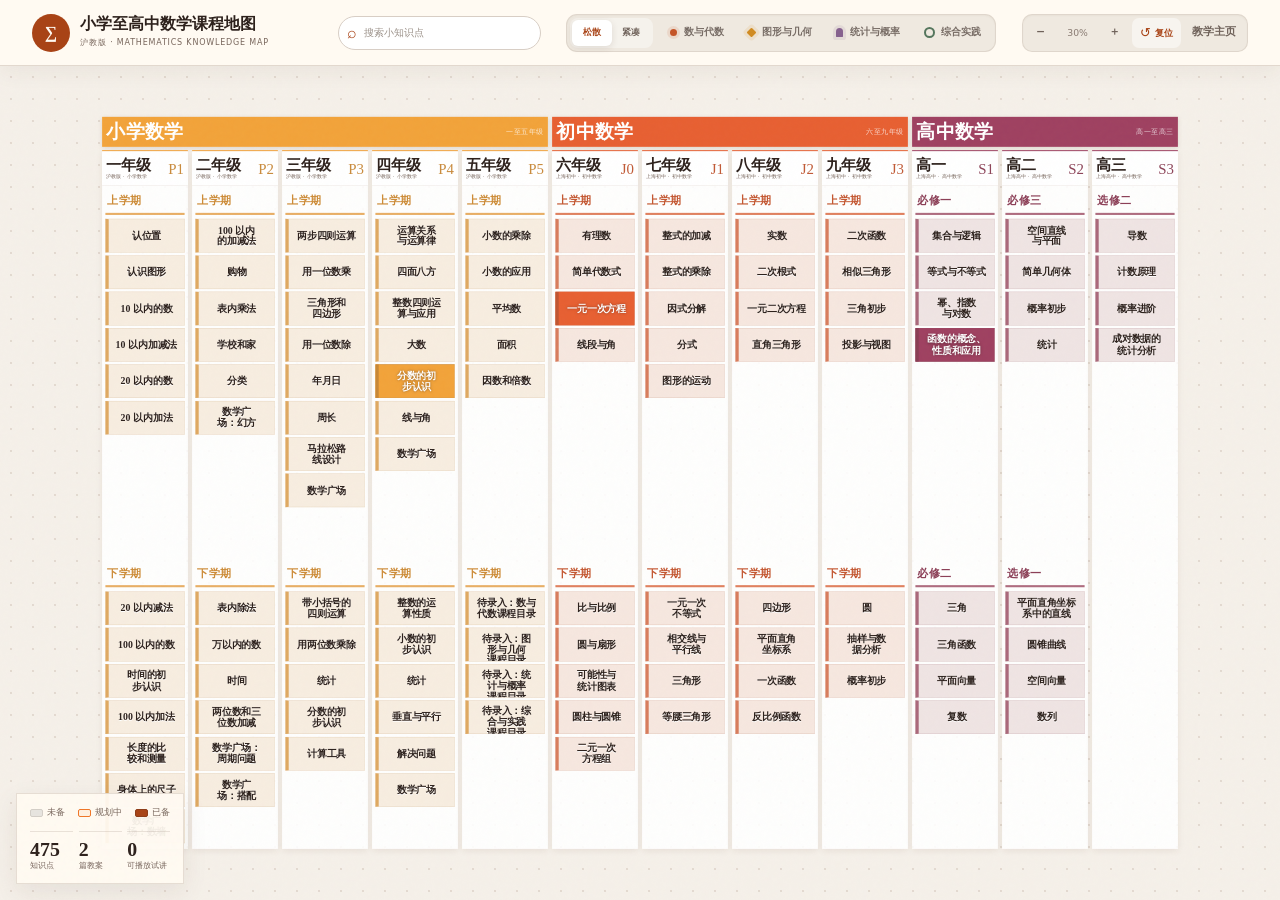
==== curriculum/index.html @ 7416e150 "Publish portfolio" ====
<!doctype html>
<html lang="zh-Hans">
  <head>
    <meta charset="UTF-8" />
    <meta name="viewport" content="width=device-width, initial-scale=1.0" />
    <meta name="description" content="从小学到高中的沪教版数学课程认知地图，按知识领域串联课程并记录备课、试讲与教案版本。" />
    <meta name="theme-color" content="#a84316" />
    <title>数学课程地图｜数学备课实验室</title>
    <link rel="stylesheet" href="/styles.css" />
    <link rel="stylesheet" href="/curriculum.css" />
    <script src="/curriculum-data.js" defer></script>
    <script src="/curriculum.js" defer></script>
  </head>
  <body class="curriculum-page">
    <a class="skip-link" href="#roadmap">跳到课程地图</a>
    <header class="map-header" data-header>
      <a class="map-brand" href="/teach" aria-label="返回数学教师作品集">
        <span class="brand-mark" aria-hidden="true">∑</span>
        <span><strong>小学至高中数学课程地图</strong><small>沪教版 · MATHEMATICS KNOWLEDGE MAP</small></span>
      </a>
      <label class="map-search">
        <span aria-hidden="true">⌕</span>
        <input type="search" autocomplete="off" placeholder="搜索小知识点" aria-label="搜索小知识点" data-topic-search />
        <output data-search-count aria-live="polite"></output>
      </label>
      <div class="header-filters domain-filters" role="group" aria-label="按数学领域筛选" data-filters></div>
      <div class="map-actions" aria-label="地图视图控制">
        <button type="button" data-zoom-out aria-label="缩小地图">−</button>
        <span data-zoom-label aria-live="polite">30%</span>
        <button type="button" data-zoom-in aria-label="放大地图">＋</button>
        <button class="reset-view" type="button" data-reset-view>复位</button>
        <a href="/teach">教学主页</a>
      </div>
    </header>

    <main class="map-workspace" id="roadmap">
      <div class="map-viewport" data-map-viewport aria-label="可缩放和平移的数学课程地图">
        <div class="map-canvas" data-map-canvas>
          <div class="stage-bands" data-stage-bands></div>
          <div class="grade-grid" data-grade-grid></div>
        </div>
      </div>
      <div class="map-hud">
        <div class="map-legend" aria-label="地图图例">
          <span><i class="status-swatch pending"></i>未备</span><span><i class="status-swatch planning"></i>规划中</span><span><i class="status-swatch ready"></i>已备</span>
        </div>
        <div class="map-progress" data-stats aria-live="polite"></div>
      </div>
    </main>

    <dialog class="lesson-dialog" data-lesson-dialog>
      <button class="dialog-close" type="button" data-close-dialog aria-label="关闭"><svg aria-hidden="true" viewBox="0 0 24 24"><path d="M6 6l12 12M18 6L6 18" /></svg></button>
      <div data-dialog-content></div>
    </dialog>

  </body>
</html>
---- styles.css ----
:root {
  --ink: #2d211c;
  --green: #a84316;
  --green-2: #c85c20;
  --cream: #fff0df;
  --paper: #fffaf2;
  --coral: #ef7627;
  --gold: #ffb24a;
  --line: rgba(78, 40, 23, 0.16);
  --muted: #78665c;
  --white: #fffdfa;
  --hero-stage: #f2a33a;
  --hero-stage-deep: #ad620a;
  --serif: "Noto Serif SC", "Source Han Serif SC", "Songti SC", SimSun, serif;
  --sans: Inter, "Noto Sans SC", "Microsoft YaHei", system-ui, sans-serif;
  --shadow: 0 28px 60px rgba(29, 49, 42, 0.12);
}
:root[data-featured-stage="primary"] { --hero-stage: #f2a33a; --hero-stage-deep: #ad620a; }
:root[data-featured-stage="junior"] { --hero-stage: #e76032; --hero-stage-deep: #a84316; }
:root[data-featured-stage="senior"] { --hero-stage: #9f4161; --hero-stage-deep: #712b48; }

* { box-sizing: border-box; }
html { scroll-behavior: smooth; }
.portfolio-root { scrollbar-gutter: stable; }
body {
  margin: 0;
  color: var(--ink);
  background: var(--paper);
  font-family: var(--sans);
  font-size: 16px;
  line-height: 1.7;
  -webkit-font-smoothing: antialiased;
}
body::before {
  content: "";
  position: fixed;
  inset: 0;
  pointer-events: none;
  opacity: 0.18;
  z-index: 20;
  background-image: url("data:image/svg+xml,%3Csvg viewBox='0 0 180 180' xmlns='http://www.w3.org/2000/svg'%3E%3Cfilter id='n'%3E%3CfeTurbulence type='fractalNoise' baseFrequency='.95' numOctaves='2' stitchTiles='stitch'/%3E%3C/filter%3E%3Crect width='100%25' height='100%25' filter='url(%23n)' opacity='.11'/%3E%3C/svg%3E");
}
a { color: inherit; }
button, a { -webkit-tap-highlight-color: transparent; }
button { font: inherit; }
.sr-only {
  position: absolute;
  width: 1px;
  height: 1px;
  overflow: hidden;
  clip: rect(0, 0, 0, 0);
  white-space: nowrap;
}
.skip-link {
  position: fixed;
  left: 1rem;
  top: -5rem;
  z-index: 100;
  padding: 0.7rem 1rem;
  background: var(--ink);
  color: white;
}
.skip-link:focus { top: 1rem; }

.site-header {
  position: fixed;
  top: 0;
  left: 0;
  right: 0;
  z-index: 30;
  display: flex;
  align-items: center;
  justify-content: space-between;
  height: 70px;
  padding: 0 4.5vw;
  transition: background 0.25s, box-shadow 0.25s, height 0.25s;
}
.site-header.is-scrolled {
  height: 60px;
  background: rgba(255, 252, 245, 0.9);
  box-shadow: 0 1px 0 var(--line);
  backdrop-filter: blur(14px);
}
.brand {
  display: inline-flex;
  align-items: center;
  gap: 0.75rem;
  text-decoration: none;
  line-height: 1.15;
}
.brand-mark {
  display: grid;
  place-items: center;
  width: 36px;
  height: 36px;
  color: var(--paper);
  background: var(--green);
  border-radius: 50%;
  font-family: var(--serif);
  font-size: 1.08rem;
}
.brand strong { display: block; font-family: var(--serif); font-size: 0.98rem; }
.brand small { display: block; margin-top: 0.18rem; color: var(--muted); font-size: 0.5rem; letter-spacing: 0.16em; }
.hero {
  position: relative;
  display: grid;
  grid-template-columns: minmax(0, 1.08fr) minmax(350px, 0.82fr);
  align-items: center;
  gap: clamp(3rem, 7vw, 8rem);
  min-height: 100vh;
  padding: 134px 8vw 70px;
  overflow: hidden;
  background:
    radial-gradient(circle at 79% 31%, rgba(255, 178, 74, 0.22), transparent 22%),
    linear-gradient(115deg, #fffaf2 0 61%, #ffe3c2 61% 100%);
}
.hero::after {
  content: "";
  position: absolute;
  width: 440px;
  height: 440px;
  right: -235px;
  bottom: -250px;
  border: 1px solid rgba(23, 63, 53, 0.24);
  border-radius: 50%;
  box-shadow: 0 0 0 65px rgba(23, 63, 53, 0.05), 0 0 0 130px rgba(23, 63, 53, 0.04);
}
.hero-copy { position: relative; z-index: 2; max-width: 760px; }
.eyebrow {
  margin: 0 0 1.3rem;
  color: var(--green-2);
  font-size: 0.73rem;
  font-weight: 700;
  letter-spacing: 0.18em;
}
.hero h1 {
  margin: 0;
  font-family: var(--serif);
  font-size: clamp(3.35rem, 6.35vw, 7.3rem);
  font-weight: 600;
  line-height: 1.08;
  letter-spacing: -0.045em;
}
.hero h1 em { color: var(--coral); font-style: normal; }
.hero-intro { max-width: 600px; margin: 2rem 0 0; color: #49554f; font-size: clamp(1rem, 1.3vw, 1.18rem); }
.hero-actions { display: flex; align-items: center; gap: 2rem; margin-top: 2rem; }
.button {
  display: inline-flex;
  align-items: center;
  justify-content: center;
  min-height: 50px;
  padding: 0.75rem 1.45rem;
  border: 1px solid transparent;
  border-radius: 2px;
  font-size: 0.9rem;
  font-weight: 700;
  text-decoration: none;
  transition: transform 0.2s, background 0.2s;
}
.button:hover { transform: translateY(-2px); }
.button-primary { color: white; background: var(--green); }
.button-primary:hover { background: var(--green-2); }
.text-link { text-underline-offset: 0.3rem; font-size: 0.9rem; font-weight: 600; }
.text-link span, .case-link span { color: var(--coral); }
.hero-stats { display: flex; gap: clamp(1.4rem, 4vw, 4rem); margin: 3.1rem 0 0; }
.hero-stats div { display: grid; gap: 0.1rem; }
.hero-stats dt { font-family: var(--serif); font-size: clamp(1.65rem, 2.5vw, 2.25rem); font-weight: 700; line-height: 1; }
.hero-stats dd { margin: 0; color: var(--muted); font-size: 0.78rem; }
.demo-note { margin: 1.35rem 0 0; color: #8d7971; font-size: 0.72rem; }
.hero-visual { position: relative; z-index: 2; justify-self: center; width: min(100%, 460px); }
.portrait-card { position: relative; padding: 1rem; background: var(--white); box-shadow: var(--shadow); transform: rotate(1.4deg); }
.portrait-placeholder { position: relative; aspect-ratio: 4 / 4.75; overflow: hidden; background: #d8e5df; }
.portrait-placeholder svg { display: block; width: 100%; height: 100%; object-fit: cover; }
.portrait-placeholder > span {
  position: absolute;
  right: 1rem;
  bottom: 1rem;
  padding: 0.35rem 0.7rem;
  color: white;
  background: rgba(23, 63, 53, 0.8);
  font-size: 0.68rem;
}
.portrait-caption { display: flex; align-items: center; gap: 0.55rem; padding: 1rem 0.3rem 0.25rem; color: var(--muted); font-size: 0.76rem; }
.status-dot { width: 7px; height: 7px; background: #4b9d65; border-radius: 50%; box-shadow: 0 0 0 4px rgba(75, 157, 101, 0.13); }
.paper-note {
  position: absolute;
  left: -29%;
  bottom: 9%;
  width: 220px;
  padding: 1.1rem 1.25rem;
  background: #fff2c6;
  box-shadow: 0 10px 25px rgba(63, 52, 18, 0.13);
  transform: rotate(-6deg);
}
.paper-note span { display: block; color: #8f7d49; font-size: 0.65rem; }
.paper-note strong { display: block; margin-top: 0.3rem; font-family: var(--serif); font-size: 1.05rem; }
.paper-note svg { display: block; width: 100%; margin-top: 0.4rem; }
.paper-note path { fill: none; stroke: var(--coral); stroke-width: 2; }
.seal {
  position: absolute;
  top: -3rem;
  right: -3rem;
  display: grid;
  place-items: center;
  width: 92px;
  height: 92px;
  color: var(--coral);
  border: 2px solid var(--coral);
  border-radius: 50%;
  font-family: var(--serif);
  font-size: 0.86rem;
  font-weight: 700;
  line-height: 1.4;
  text-align: center;
  transform: rotate(9deg);
}

.section { position: relative; padding: 120px 8vw; }
.section-number { position: absolute; top: 7.6rem; left: 3vw; color: var(--coral); font-family: var(--serif); font-size: 0.75rem; }
.section-heading h2, .work-header h2, .experience-heading h2, .contact-card h2 {
  margin: 0;
  font-family: var(--serif);
  font-size: clamp(2.25rem, 4.6vw, 4.8rem);
  font-weight: 600;
  line-height: 1.2;
  letter-spacing: -0.035em;
}
.intro { display: grid; grid-template-columns: 0.9fr 1.1fr; gap: 9vw; background: var(--cream); }
.intro-body { max-width: 690px; padding-top: 2.7rem; }
.intro-body p { color: #53605a; }
.intro-body .lead { color: var(--ink); font-family: var(--serif); font-size: clamp(1.2rem, 1.9vw, 1.65rem); line-height: 1.75; }
.tag-list { display: flex; flex-wrap: wrap; gap: 0.6rem; margin: 2rem 0 0; padding: 0; list-style: none; }
.tag-list li { padding: 0.42rem 0.9rem; border: 1px solid #9bab9f; border-radius: 99px; color: #3d554c; font-size: 0.76rem; }

.work { background: var(--paper); }
.work-header { display: flex; align-items: flex-end; justify-content: space-between; gap: 2rem; margin-bottom: 3rem; }
.filter-group { display: flex; gap: 0.4rem; padding: 0.35rem; border: 1px solid var(--line); border-radius: 99px; }
.filter-button { padding: 0.45rem 0.9rem; color: var(--muted); background: transparent; border: 0; border-radius: 99px; cursor: pointer; font-size: 0.75rem; }
.filter-button.is-active { color: white; background: var(--green); }
.project-grid { display: grid; grid-template-columns: repeat(2, minmax(0, 1fr)); gap: 2.2rem; }
.project-card { min-width: 0; transition: opacity 0.25s, transform 0.25s; }
.project-card.is-hidden { display: none; }
.project-featured { grid-column: 1 / -1; display: grid; grid-template-columns: 1.3fr 0.7fr; background: #eef1eb; }
.project-featured .project-media { min-height: 510px; }
.project-featured .project-copy { align-self: center; padding: clamp(2rem, 5vw, 5rem); }
.project-media { position: relative; min-height: 350px; overflow: hidden; }
.media-green { background: #a84316; }
.media-cream { background: #f2dcc0; }
.media-rust { background: #d46124; }
.media-blue { background: #b66f45; }
.media-label { position: absolute; top: 1.25rem; left: 1.25rem; z-index: 2; padding: 0.3rem 0.65rem; color: white; border: 1px solid rgba(255,255,255,0.5); border-radius: 99px; font-size: 0.65rem; }
.media-label.dark { color: var(--ink); border-color: rgba(24,35,31,0.3); }
.duration { position: absolute; right: 1.25rem; bottom: 1.2rem; color: rgba(255,255,255,0.75); font-size: 0.7rem; }
.play-button {
  position: absolute;
  top: 50%;
  left: 50%;
  display: grid;
  place-items: center;
  width: 66px;
  height: 66px;
  color: var(--green);
  background: white;
  border: 0;
  border-radius: 50%;
  box-shadow: 0 12px 28px rgba(0,0,0,0.18);
  cursor: pointer;
  transform: translate(-50%, -50%);
  transition: transform 0.2s;
}
.play-button span { margin-left: 4px; }
.play-button:hover { transform: translate(-50%, -50%) scale(1.08); }
.chalkboard-art { position: absolute; inset: 12% 11%; color: #f8f1d3; font-family: var(--serif); }
.chalkboard-art::before {
  content: "";
  position: absolute;
  inset: 0;
  opacity: 0.13;
  background-image: repeating-linear-gradient(3deg, transparent 0 11px, #fff 12px 13px, transparent 14px 25px);
}
.chalk-title { position: absolute; top: 12%; left: 39%; font-size: clamp(2rem, 4.5vw, 4rem); }
.chalk-line { position: absolute; top: 35%; left: 27%; width: 47%; height: 2px; background: #f4d66d; transform: rotate(-2deg); }
.chalk-copy { position: absolute; top: 43%; left: 18%; font-size: clamp(0.9rem, 1.6vw, 1.25rem); letter-spacing: 0.3em; }
.chalk-arrow { position: absolute; top: 51%; left: 50%; color: #f0b39f; font-size: 2.6rem; }
.chalk-question { position: absolute; right: 8%; bottom: 14%; font-size: clamp(0.9rem, 1.6vw, 1.3rem); transform: rotate(-3deg); }
.project-copy { padding: 1.55rem 0 1rem; }
.project-meta { display: flex; gap: 0.45rem; margin-bottom: 0.8rem; color: var(--green-2); font-size: 0.68rem; font-weight: 700; letter-spacing: 0.08em; }
.project-meta span + span::before { content: "·"; margin-right: 0.45rem; }
.project-copy h3 { margin: 0; font-family: var(--serif); font-size: clamp(1.35rem, 2.2vw, 2.15rem); line-height: 1.35; }
.project-copy p { margin: 0.8rem 0 1.2rem; color: var(--muted); font-size: 0.9rem; }
.case-link { padding: 0; color: var(--ink); background: transparent; border: 0; border-bottom: 1px solid var(--ink); cursor: pointer; font-size: 0.79rem; font-weight: 700; }
.paper-stack { position: absolute; inset: 18% 18%; transform: rotate(-3deg); }
.paper { position: absolute; inset: 0; padding: 2.1rem; background: var(--paper); box-shadow: 0 12px 22px rgba(60, 50, 34, 0.13); }
.paper-back { transform: rotate(8deg) translate(12px, 5px); background: #bfaa86; }
.paper-front small { display: block; color: var(--muted); font-size: 0.58rem; }
.paper-front strong { display: block; margin: 1.1rem 0 1.4rem; font-family: var(--serif); font-size: clamp(1.2rem, 2.5vw, 2rem); }
.paper-front i { display: block; width: 100%; height: 5px; margin: 0.5rem 0; background: #d8d3c8; }
.paper-front i.short { width: 62%; }
.paper-front span { position: absolute; right: 1rem; bottom: 1rem; color: var(--coral); font-size: 0.6rem; }
.board-canvas { position: absolute; inset: 18% 11% 14%; color: #fff4dc; border: 2px solid rgba(255,255,255,0.4); font-family: var(--serif); }
.board-main { position: absolute; top: 11%; left: 50%; font-size: 2.2rem; transform: translateX(-50%); }
.board-main::after { content: ""; position: absolute; left: -20%; right: -20%; bottom: -6px; height: 2px; background: #ffd16f; }
.board-left, .board-right { position: absolute; top: 46%; font-size: 0.9rem; }
.board-left { left: 9%; }.board-right { right: 9%; }
.board-center { position: absolute; top: 45%; left: 50%; padding: 0.3rem; color: #ffd16f; border: 1px solid #ffd16f; border-radius: 50%; transform: translateX(-50%); }
.board-footer { position: absolute; left: 50%; bottom: 9%; white-space: nowrap; transform: translateX(-50%); font-size: 0.78rem; letter-spacing: 0.13em; }
.poem-art { position: absolute; inset: 0; display: grid; place-content: center; gap: 1.1rem; color: white; background: radial-gradient(circle at 50% 80%, rgba(255,255,255,0.35), transparent 33%); font-family: var(--serif); font-size: clamp(1.6rem, 3vw, 2.8rem); text-align: center; }
.poem-art::after { content: ""; position: absolute; left: 0; right: 0; bottom: 0; height: 41%; background: linear-gradient(165deg, transparent 0 40%, #607b80 41% 60%, #536d71 61%); opacity: 0.75; }
.poem-art span { position: relative; z-index: 1; }

.philosophy { color: white; background: var(--green); overflow: hidden; }
.philosophy::after { content: "学"; position: absolute; right: -2vw; bottom: -14vw; color: rgba(255,255,255,0.035); font-family: var(--serif); font-size: 44vw; line-height: 1; }
.eyebrow.light, .section-number.light { color: #efbd6b; }
.principle-grid { position: relative; z-index: 1; display: grid; grid-template-columns: repeat(3, 1fr); gap: 1px; margin-top: 4rem; background: rgba(255,255,255,0.18); }
.principle { min-height: 300px; padding: 2.5rem; background: var(--green); }
.principle-icon { display: grid; place-items: center; width: 54px; height: 54px; color: #efbd6b; border: 1px solid rgba(239,189,107,0.6); border-radius: 50%; font-family: var(--serif); font-size: 1.15rem; }
.principle h3 { margin: 2rem 0 0.6rem; font-family: var(--serif); font-size: 1.45rem; }
.principle p { color: rgba(255,255,255,0.66); font-size: 0.88rem; }
.quote { position: relative; z-index: 1; margin: 5rem 0 0 auto; padding-left: 2rem; max-width: 600px; border-left: 2px solid var(--coral); }
.quote p { margin: 0; font-family: var(--serif); font-size: clamp(1.4rem, 2.6vw, 2.5rem); }
.quote cite { color: rgba(255,255,255,0.55); font-size: 0.73rem; font-style: normal; }

.experience { display: grid; grid-template-columns: 0.7fr 1.3fr; gap: 10vw; background: var(--cream); }
.experience-heading { position: sticky; top: 120px; align-self: start; }
.experience-heading > p:last-child { color: var(--muted); }
.timeline { margin: 0; padding: 0; list-style: none; }
.timeline li { position: relative; display: grid; grid-template-columns: 0.35fr 1fr; gap: 2rem; padding: 0 0 3rem 2rem; border-left: 1px solid #b4bcb6; }
.timeline li::before { content: ""; position: absolute; top: 0.55rem; left: -5px; width: 9px; height: 9px; background: var(--coral); border-radius: 50%; box-shadow: 0 0 0 6px var(--cream); }
.timeline time { color: var(--green-2); font-size: 0.75rem; font-weight: 700; }
.timeline h3 { margin: 0; font-family: var(--serif); font-size: 1.4rem; }
.timeline p { margin: 0.2rem 0 0.7rem; color: var(--coral); font-size: 0.78rem; }
.timeline span { color: var(--muted); font-size: 0.86rem; }

.contact { padding-top: 0; background: var(--cream); }
.contact-card { position: relative; overflow: hidden; padding: clamp(3rem, 7vw, 7rem); color: white; background: var(--coral); }
.contact-card h2 { max-width: 750px; font-size: clamp(2.7rem, 5.8vw, 6rem); }
.contact-card > p:not(.eyebrow) { max-width: 560px; color: rgba(255,255,255,0.76); }
.button-light { margin-top: 1rem; color: var(--coral); background: white; }
.contact-card small { display: block; margin-top: 0.8rem; color: rgba(255,255,255,0.62); font-size: 0.68rem; }
.contact-decoration { position: absolute; right: 7%; top: 50%; color: rgba(255,255,255,0.22); font-family: var(--serif); font-size: 18vw; line-height: 1; transform: translateY(-50%) rotate(15deg); }

.site-footer { display: flex; align-items: center; justify-content: space-between; gap: 2rem; padding: 2.7rem 8vw; background: var(--paper); font-size: 0.75rem; }
.site-footer > p { color: var(--muted); }

.case-dialog {
  width: min(760px, calc(100% - 2rem));
  max-height: calc(100vh - 2rem);
  padding: 0;
  color: var(--ink);
  background: var(--paper);
  border: 0;
  box-shadow: 0 30px 80px rgba(0,0,0,0.25);
}
.case-dialog::backdrop { background: rgba(16, 28, 24, 0.72); backdrop-filter: blur(3px); }
.dialog-close { position: sticky; z-index: 2; top: 1rem; float: right; display: grid; place-items: center; width: 40px; height: 40px; margin: 1rem 1rem 0 0; padding: 0; color: white; background: var(--green); border: 0; border-radius: 50%; cursor: pointer; font-size: 1.5rem; line-height: 1; }
.dialog-close svg { display: block; width: 20px; height: 20px; overflow: visible; fill: none; stroke: currentColor; stroke-width: 2; stroke-linecap: round; }
.dialog-inner { padding: clamp(2rem, 6vw, 5rem); }
.dialog-kicker { color: var(--coral); font-size: 0.7rem; font-weight: 700; letter-spacing: 0.13em; }
.dialog-inner h2 { margin: 0.7rem 0 1.2rem; font-family: var(--serif); font-size: clamp(2rem, 4vw, 3.3rem); line-height: 1.2; }
.dialog-summary { color: var(--muted); font-size: 1rem; }
.dialog-details { display: grid; grid-template-columns: repeat(3, 1fr); gap: 1px; margin: 2rem 0; background: var(--line); }
.dialog-details div { padding: 1rem; background: var(--cream); }
.dialog-details small { display: block; color: var(--muted); font-size: 0.66rem; }
.dialog-details strong { font-size: 0.82rem; }
.dialog-inner h3 { margin: 2rem 0 0.6rem; font-family: var(--serif); }
.dialog-inner ul { padding-left: 1.2rem; color: var(--muted); }
.placeholder-panel { margin-top: 2rem; padding: 1.3rem; color: #765a3f; background: #fff0c8; font-size: 0.8rem; }

.toast { position: fixed; z-index: 80; right: 1.25rem; bottom: 1.25rem; max-width: 330px; padding: 0.85rem 1rem; color: white; background: var(--ink); border-radius: 3px; box-shadow: var(--shadow); opacity: 0; pointer-events: none; transform: translateY(1rem); transition: 0.25s; font-size: 0.78rem; }
.toast.is-visible { opacity: 1; transform: translateY(0); }

.reveal { opacity: 0; transform: translateY(24px); transition: opacity 0.7s ease, transform 0.7s ease; }
.reveal.is-visible { opacity: 1; transform: translateY(0); }

@media (max-width: 980px) {
  .site-header { height: 64px; }
  .hero { grid-template-columns: 1fr; padding-top: 125px; }
  .hero-copy { max-width: 760px; }
  .hero-visual { width: min(76vw, 440px); margin-top: 2rem; }
  .intro, .experience { grid-template-columns: 1fr; gap: 3rem; }
  .intro-body { padding-top: 0; }
  .experience-heading { position: static; }
  .project-featured { grid-template-columns: 1fr; }
  .project-featured .project-media { min-height: 420px; }
  .principle { padding: 2rem 1.5rem; }
}

@media (max-width: 680px) {
  .section { padding: 84px 6vw; }
  .section-number { display: none; }
  .hero { min-height: auto; padding: 110px 6vw 82px; background: linear-gradient(155deg, #fffaf2 0 72%, #ffe3c2 72% 100%); }
  .hero h1 { font-size: clamp(3rem, 14vw, 4.5rem); }
  .hero-actions { align-items: flex-start; flex-direction: column; gap: 1rem; }
  .hero-stats { justify-content: space-between; gap: 1rem; }
  .hero-visual { width: 80vw; }
  .paper-note { left: -12%; bottom: -3%; width: 175px; }
  .seal { right: -8%; width: 76px; height: 76px; font-size: 0.7rem; }
  .work-header { align-items: flex-start; flex-direction: column; }
  .filter-group { max-width: 100%; overflow-x: auto; }
  .project-grid { grid-template-columns: 1fr; }
  .project-featured { grid-column: auto; display: block; }
  .project-featured .project-media, .project-media { min-height: 330px; }
  .project-featured .project-copy { padding: 1.55rem 0 1rem; }
  .principle-grid { grid-template-columns: 1fr; }
  .principle { min-height: auto; }
  .timeline li { grid-template-columns: 1fr; gap: 0.35rem; padding-left: 1.5rem; }
  .contact { padding-top: 0; }
  .contact-card { margin: 0 -6vw; padding: 4rem 6vw; }
  .contact-decoration { display: none; }
  .site-footer { align-items: flex-start; flex-direction: column; padding: 2.3rem 6vw; }
  .site-footer > p { margin: 0; }
  .dialog-details { grid-template-columns: 1fr; }
}

@media (prefers-reduced-motion: reduce) {
  html { scroll-behavior: auto; }
  *, *::before, *::after { animation-duration: 0.01ms !important; transition-duration: 0.01ms !important; }
  .reveal { opacity: 1; transform: none; }
}

/* Mathematics teaching lab */
.brand-mark { font-family: Georgia, var(--serif); font-weight: 700; }
.math-visual { width: min(100%, 500px); }
.math-board-card {
  position: relative;
  padding: 1.1rem;
  color: #fff7e8;
  background: #2f241f;
  border: 12px solid #fffaf2;
  box-shadow: var(--shadow);
  transform: rotate(1.2deg);
}
.math-board-card::before {
  content: "";
  position: absolute;
  inset: 0;
  opacity: 0.13;
  background-image: repeating-linear-gradient(2deg, transparent 0 13px, #fff 14px 15px, transparent 16px 29px);
}
.math-board-top { position: relative; z-index: 1; display: flex; justify-content: space-between; color: #efb48d; font-size: 0.65rem; letter-spacing: 0.12em; }
.equation-stage { position: relative; z-index: 1; min-height: 360px; padding: 3.8rem 1rem 1rem; }
.equation { display: block; font-family: Georgia, "Times New Roman", serif; font-size: clamp(2.8rem, 5vw, 4.6rem); text-align: center; }
.question-mark { position: absolute; top: 6.2rem; right: 8%; color: var(--gold); font-family: var(--serif); font-size: 4.5rem; transform: rotate(12deg); }
.annotation { position: absolute; left: 7%; bottom: 4.4rem; color: #ffd7a4; font-family: var(--serif); font-size: 1rem; transform: rotate(-4deg); }
.equation-stage svg { position: absolute; right: 2%; bottom: 3rem; width: 62%; }
.equation-stage path { fill: none; stroke: var(--coral); stroke-width: 2; stroke-dasharray: 7 5; }
.version-strip { position: relative; z-index: 1; display: grid; grid-template-columns: repeat(4, 1fr); gap: 1px; background: rgba(255,255,255,0.2); }
.version-strip span { padding: 0.65rem 0.25rem; color: rgba(255,255,255,0.55); background: #2f241f; font-size: 0.6rem; text-align: center; }
.version-strip .is-current { color: #fff; background: var(--coral); }
.math-note { left: -24%; bottom: 5%; width: 225px; background: #ffd58f; }
.math-seal { color: var(--green); border-color: var(--green); }

.curriculum-map { background: #fffaf2; }
.map-heading { display: grid; grid-template-columns: 1.1fr 0.9fr; column-gap: 8vw; align-items: end; }
.map-heading .eyebrow { grid-column: 1 / -1; }
.map-heading h2 { margin: 0; font-family: var(--serif); font-size: clamp(2.25rem, 4.6vw, 4.8rem); font-weight: 600; line-height: 1.2; letter-spacing: -0.035em; }
.map-heading > p:last-child { color: var(--muted); }
.map-intro-action { align-self: end; }
.map-intro-action p { margin: 0 0 1.4rem; color: var(--muted); }
.stage-grid { display: grid; grid-template-columns: repeat(3, 1fr); gap: 1rem; margin-top: 4rem; }
.stage-card { position: relative; min-height: 390px; padding: 2.2rem; background: #fff; border: 1px solid #ead7c6; overflow: hidden; transition: transform 0.25s, box-shadow 0.25s; }
.stage-card:hover { transform: translateY(-5px); box-shadow: var(--shadow); }
.stage-card.is-active { color: white; background: var(--green); border-color: var(--green); }
.stage-index { position: absolute; right: 1.4rem; top: 0.7rem; color: rgba(168,67,22,0.1); font-family: Georgia, serif; font-size: 5rem; line-height: 1; }
.stage-card.is-active .stage-index { color: rgba(255,255,255,0.12); }
.stage-card > p { margin: 0; color: var(--coral); font-size: 0.65rem; font-weight: 700; letter-spacing: 0.16em; }
.stage-card.is-active > p { color: #ffd09a; }
.stage-card h3 { margin: 2.3rem 0 1.2rem; font-family: var(--serif); font-size: 2rem; }
.stage-card ul { display: grid; gap: 0.6rem; padding: 0; list-style: none; color: var(--muted); font-size: 0.86rem; }
.stage-card.is-active ul { color: rgba(255,255,255,0.7); }
.stage-status { position: absolute; left: 2.2rem; right: 2.2rem; bottom: 2rem; padding-top: 0.8rem; border-top: 1px solid currentColor; color: var(--green-2); font-size: 0.7rem; }
.stage-card.is-active .stage-status { color: #ffd09a; }

.section-description { margin: 0.7rem 0 0; color: var(--muted); font-size: 0.86rem; }
.algebra-art .chalk-title { top: 16%; left: 7%; font-size: clamp(1.6rem, 3vw, 3rem); }
.balance-equation { position: absolute; top: 43%; left: 11%; font-family: Georgia, serif; font-size: clamp(2.4rem, 4vw, 4rem); }
.algebra-art .chalk-copy { top: auto; left: 8%; bottom: 21%; letter-spacing: 0.1em; }
.algebra-art .chalk-question { right: 4%; bottom: 8%; }
.version-pills { display: flex; flex-wrap: wrap; gap: 0.4rem; margin: 1.2rem 0; }
.version-pills span { padding: 0.35rem 0.65rem; color: var(--green); background: #ffe4c8; border-radius: 99px; font-size: 0.65rem; }
.lesson-placeholder { display: grid; place-items: center; }
.big-symbol { color: rgba(168,67,22,0.2); font-family: Georgia, serif; font-size: clamp(6rem, 12vw, 10rem); line-height: 1; }
.light-symbol { color: rgba(255,255,255,0.24); font-size: clamp(3.3rem, 7vw, 6.5rem); }
.lesson-label { position: absolute; left: 1.5rem; bottom: 1.4rem; display: grid; }
.lesson-label small { color: var(--muted); font-size: 0.65rem; }
.lesson-label strong { font-family: var(--serif); font-size: 1.35rem; }
.light-label small { color: rgba(255,255,255,0.65); }.light-label strong { color: white; }
.archive-note { margin: 2.5rem 0 0; padding: 1rem 1.2rem; color: #8a5c3e; background: #fff0d2; border-left: 3px solid var(--gold); font-size: 0.76rem; }

.practice-grid { grid-template-columns: repeat(4, 1fr); }
.practice-grid .principle { min-height: 330px; padding: 2.2rem 1.7rem; }

.qualification-list { display: flex; flex-wrap: wrap; gap: 0.45rem; margin-top: 2rem; }
.qualification-list span { padding: 0.4rem 0.7rem; color: var(--green); background: #ffe2c4; border-radius: 99px; font-size: 0.66rem; }
.profile-stack { display: grid; gap: 4rem; }
.profile-group { position: relative; }
.profile-kicker { margin: 0 0 1.7rem; padding-bottom: 0.7rem; color: var(--green); border-bottom: 2px solid var(--green); font-size: 0.72rem; font-weight: 800; letter-spacing: 0.15em; }
.profile-entry { position: relative; padding: 0 0 2.5rem 8.5rem; }
.profile-entry + .profile-entry { padding-top: 2.5rem; border-top: 1px solid var(--line); }
.profile-entry time { position: absolute; left: 0; top: 0.25rem; color: var(--muted); font-size: 0.66rem; }
.profile-entry + .profile-entry time { top: 2.75rem; }
.profile-entry h3 { margin: 0; font-family: var(--serif); font-size: 1.35rem; }
.profile-entry p { margin: 0.15rem 0 0.7rem; color: var(--coral); font-size: 0.77rem; }
.profile-entry ul { margin: 0.7rem 0 0; padding-left: 1.1rem; color: var(--muted); font-size: 0.82rem; }
.profile-entry > span { color: var(--muted); font-size: 0.82rem; }

@media (max-width: 980px) {
  .map-heading { grid-template-columns: 1fr; }
  .stage-grid { grid-template-columns: 1fr; }
  .stage-card { min-height: 320px; }
  .practice-grid { grid-template-columns: repeat(2, 1fr); }
}

@media (max-width: 680px) {
  .math-visual { width: 88vw; }
  .equation-stage { min-height: 310px; }
  .question-mark { top: 5.3rem; }
  .math-note { left: -8%; width: 185px; }
  .map-heading h2 { font-size: 2.45rem; }
  .stage-grid { margin-top: 2.5rem; }
  .practice-grid { grid-template-columns: 1fr; }
  .profile-entry, .profile-entry + .profile-entry { padding-left: 0; padding-top: 2.2rem; }
  .profile-entry time, .profile-entry + .profile-entry time { position: static; display: block; margin-bottom: 0.4rem; }
}

/* Homepage 2026 — information-first teaching portfolio */
.portfolio-home .home-hero {
  grid-template-columns: minmax(0, 0.92fr) minmax(520px, 0.9fr);
  align-items: stretch;
  gap: clamp(2rem, 3.5vw, 4.5rem);
  padding: 70px 6vw 0;
  background:
    radial-gradient(circle at 49% 18%, color-mix(in srgb, var(--hero-stage) 18%, transparent), transparent 24%),
    linear-gradient(115deg, #fffaf2 0 58%, color-mix(in srgb, var(--hero-stage) 18%, #fffaf2) 58.15% 100%);
}
.portfolio-home .home-hero::before {
  position: absolute;
  z-index: 1;
  inset: 0;
  content: "";
  pointer-events: none;
  background:
    linear-gradient(115deg, transparent 0 57.45%, color-mix(in srgb, var(--hero-stage) 28%, transparent) 57.5% 57.62%, transparent 57.67%),
    linear-gradient(115deg, transparent 0 65.2%, rgba(255,255,255,0.58) 65.25% 65.62%, transparent 65.67%);
}
.home-hero .hero-copy { align-self: center; max-width: 800px; padding-block: clamp(3rem, 7vh, 6rem); }
.home-hero h1 { font-size: clamp(3rem, 4.9vw, 5.75rem); }
.home-hero h1 > span, .home-hero h1 > em { display: block; white-space: nowrap; }
.home-hero .eyebrow { color: var(--hero-stage-deep); }
.home-hero h1 em { color: var(--hero-stage); }
.home-hero .text-link span { color: var(--hero-stage); }
.hero-proof { display: grid; grid-template-columns: repeat(3, minmax(0, 1fr)); gap: 1px; max-width: 650px; margin-top: 2.2rem; background: var(--line); border: 1px solid var(--line); }
.hero-proof div { display: grid; gap: 0.18rem; padding: 0.85rem 1rem; background: rgba(255,250,242,0.88); }
.hero-proof strong { color: var(--hero-stage-deep); font-family: var(--serif); font-size: 1.2rem; }
.hero-proof span { color: var(--muted); font-size: 0.68rem; }
.candidate-line { max-width: 680px; margin: 1.7rem 0 0; padding-top: 1rem; color: var(--muted); border-top: 1px solid color-mix(in srgb, var(--hero-stage) 28%, transparent); font-size: 0.76rem; }
.candidate-line strong { color: var(--ink); }
.portfolio-home .site-header:not(.is-past-hero) .brand-mark { background: var(--hero-stage-deep); }
.portfolio-home .site-header:not(.is-past-hero) .brand small { color: var(--hero-stage-deep); }
.home-hero .eyebrow,.home-hero h1 em,.home-hero .text-link span,.hero-proof strong,.portfolio-home .site-header .brand-mark,.portfolio-home .site-header .brand small,.candidate-line { transition: color .28s ease,background-color .28s ease,border-color .28s ease; }
.featured-area { position: relative; z-index: 2; display: grid; grid-template-columns: minmax(0,1fr); grid-template-rows: auto minmax(0,1fr); align-self: stretch; width: 100%; max-width: none; margin-top: -70px; padding: 78px 0 1.4rem; background: linear-gradient(155deg, rgba(255,255,255,.28), color-mix(in srgb, var(--hero-stage) 8%, transparent)); }
.featured-stage-tabs { z-index: 4; display: grid; grid-template-columns: repeat(3, 1fr); grid-column: 1; grid-row: 1; gap: .32rem; margin-bottom: 0.65rem; padding: 0.32rem; background: rgba(255,250,242,0.9); border: 1px solid rgba(143,55,24,0.16); border-radius: 99px; box-shadow: 0 10px 24px rgba(105,52,25,.1); }
.featured-stage-tabs button { min-height: 38px; padding: 0.55rem 1rem; color: white; background: var(--featured-stage); border: 0; border-radius: 99px; box-shadow: inset 0 0 0 1px rgba(255,255,255,.2); cursor: pointer; font-size: 0.7rem; font-weight: 700; opacity: .58; transition: opacity .2s, transform .2s, box-shadow .2s; }
.featured-stage-tabs button[data-featured-stage="primary"] { --featured-stage: #f2a33a; }
.featured-stage-tabs button[data-featured-stage="junior"] { --featured-stage: #e76032; }
.featured-stage-tabs button[data-featured-stage="senior"] { --featured-stage: #9f4161; }
.featured-stage-tabs button[aria-selected="true"] { opacity: 1; transform: translateY(-1px); box-shadow: 0 6px 15px color-mix(in srgb, var(--featured-stage) 34%, transparent), inset 0 0 0 1px rgba(255,255,255,.22); }
.featured-lesson { --featured-stage: #f2a33a; position: relative; z-index: 2; display: grid; grid-template-rows: auto auto auto; grid-column: 1; grid-row: 2; align-self: start; overflow: hidden; width: 100%; min-height: 0; color: white; background: var(--featured-stage); box-shadow: 0 28px 64px rgba(85,43,23,0.25); cursor: pointer; }
.featured-lesson[data-featured-panel="junior"] { --featured-stage: #e76032; }
.featured-lesson[data-featured-panel="senior"] { --featured-stage: #9f4161; }
.featured-lesson:focus-visible { outline: 4px solid color-mix(in srgb, var(--featured-stage) 48%, white); outline-offset: 4px; }
.featured-lesson.is-inactive { z-index: 1; visibility: hidden; pointer-events: none; }
.featured-topline { display: flex; justify-content: space-between; padding: 0.8rem 1.1rem; color: rgba(255,255,255,0.82); background: color-mix(in srgb, var(--featured-stage) 82%, #5d2a1d); border-bottom: 1px solid rgba(255,255,255,0.16); font-size: 0.62rem; letter-spacing: 0.07em; }
.featured-media { position: relative; display: block; width: 100%; aspect-ratio: 16 / 9; min-height: 0; overflow: hidden; background: #2f241f; cursor: default; }
.featured-video { display: block; width: 100%; height: 100%; object-fit: contain; background: #211814; }
.featured-video[hidden], [data-featured-video-placeholder][hidden] { display: none; }
.fraction-visual { position: relative; width: 100%; height: 100%; min-height: 0; background: radial-gradient(circle at 74% 25%, rgba(255,194,111,0.23), transparent 25%), #2f241f; }
.featured-video-status { position: absolute; z-index: 3; top: .85rem; right: .9rem; padding: .35rem .62rem; color: rgba(255,255,255,.82); background: rgba(24,16,13,.58); border: 1px solid rgba(255,255,255,.2); border-radius: 99px; font-size: .56rem; font-weight: 700; letter-spacing: .06em; backdrop-filter: blur(8px); }
.fraction-circle { position: absolute; top: 54%; left: 25%; width: 155px; height: 155px; overflow: hidden; border: 3px solid #ffe9c7; border-radius: 50%; transform: translate(-50%,-50%); }
.fraction-circle::after { position: absolute; inset: 0 50% 0 0; content: ""; background: var(--gold); }
.fraction-circle i { position: absolute; z-index: 1; top: 50%; left: 0; width: 100%; height: 3px; background: #ffe9c7; transform: translateY(-50%); }
.fraction-symbol { position: absolute; top: 42%; left: 51%; display: grid; width: 66px; color: #fff2d7; font-family: Georgia, serif; font-size: 3.2rem; line-height: 0.95; text-align: center; transform: translate(-50%,-50%); }
.fraction-symbol span:first-child { padding-bottom: 0.22rem; border-bottom: 2px solid #fff2d7; }
.fraction-visual p { position: absolute; right: 7%; bottom: 12%; margin: 0; color: #ffd496; font-family: var(--serif); font-size: 1.05rem; line-height: 1.5; transform: rotate(-3deg); }
.featured-copy { padding: 1.15rem 1.55rem 1.2rem; background: var(--featured-stage); }
.featured-copy > p { margin: 0 0 0.25rem; color: rgba(255,255,255,.78); font-size: 0.66rem; font-weight: 700; letter-spacing: 0.09em; }
.featured-copy h2 { margin: 0; font-family: var(--serif); font-size: clamp(1.5rem, 2.15vw, 2.05rem); line-height: 1.25; }
.featured-copy ul { display: grid; gap: 0.28rem; margin: 0.72rem 0 0.8rem; padding-left: 1.15rem; color: rgba(255,255,255,0.8); font-size: 0.73rem; }
.featured-open { width: 100%; padding: 0.7rem 0 0; color: white; background: transparent; border-top: 1px solid rgba(255,255,255,0.32); font-size: 0.73rem; font-weight: 700; text-align: left; }
.featured-open span { float: right; color: white; }
.featured-empty { display: grid; place-content: center; height: 100%; min-height: 0; padding: 3rem; text-align: center; background: var(--featured-stage); }
.featured-empty > div { display: grid; place-items: center; }
.featured-empty > div span { color: rgba(255,255,255,.58); font-size: .62rem; font-weight: 800; letter-spacing: .18em; }
.featured-empty > div strong { color: rgba(255,255,255,.16); font-family: var(--serif); font-size: 11rem; font-weight: 500; line-height: 1; }
.featured-empty > p { margin: -1.4rem 0 .65rem; font-family: var(--serif); font-size: 1.65rem; }
.featured-empty > small { max-width: 330px; color: rgba(255,255,255,.65); font-size: .72rem; line-height: 1.75; }

.archive-section { min-height: 100vh; background: #fffaf2; }
.archive-count { display: grid; min-width: 110px; text-align: right; }
.archive-count strong { color: var(--coral); font-family: Georgia, serif; font-size: 2.8rem; line-height: 1; }
.archive-count span { color: var(--muted); font-size: 0.66rem; }
.archive-grid { display: grid; grid-template-columns: repeat(2, minmax(0, 1fr)); gap: 1.6rem; }
.archive-card { overflow: hidden; background: white; border: 1px solid #ead9cb; transition: transform 0.25s, box-shadow 0.25s; }
.archive-card:hover { transform: translateY(-5px); box-shadow: var(--shadow); }
.archive-visual { position: relative; min-height: 320px; color: white; background: #43312a; }
.archive-status { position: absolute; z-index: 2; top: 1.1rem; left: 1.1rem; padding: 0.3rem 0.65rem; color: white; border: 1px solid rgba(255,255,255,0.42); border-radius: 99px; font-size: 0.6rem; }
.archive-visual svg { position: absolute; inset: 16% 6% 5%; width: 88%; height: 76%; }
.archive-visual .axis { fill: none; stroke: rgba(255,255,255,0.28); stroke-width: 1.5; }
.archive-visual .curve { fill: none; stroke: #ffc66e; stroke-width: 5; stroke-linecap: round; }
.archive-visual circle { fill: var(--coral); stroke: white; stroke-width: 2; }
.archive-visual text { fill: rgba(255,255,255,0.8); font-family: var(--serif); font-size: 13px; }
.fraction-small { overflow: hidden; color: var(--ink); background: #f6c066; }
.fraction-small::before { position: absolute; width: 280px; height: 280px; right: -75px; bottom: -100px; content: ""; border: 1px solid rgba(89,48,24,0.22); border-radius: 50%; box-shadow: 0 0 0 36px rgba(255,255,255,0.09), 0 0 0 72px rgba(255,255,255,0.08); }
.fraction-small .archive-status { color: var(--ink); border-color: rgba(45,33,28,0.32); }
.mini-fractions { position: absolute; left: 9%; bottom: 11%; display: flex; align-items: baseline; gap: 1.1rem; font-family: Georgia, serif; }
.mini-fractions b { color: var(--green); font-size: 8.5rem; font-weight: 400; line-height: 1; }
.mini-fractions span { color: rgba(45,33,28,0.45); font-size: 3.2rem; }
.fraction-small > p { position: absolute; right: 8%; top: 38%; color: #70401f; font-family: var(--serif); font-size: 1rem; }
.archive-copy { padding: 1.7rem; }
.archive-meta { display: flex; justify-content: space-between; gap: 1rem; color: var(--green-2); font-size: 0.65rem; font-weight: 700; }
.archive-copy h3 { margin: 0.55rem 0 0; font-family: var(--serif); font-size: 2rem; }
.archive-copy > p { min-height: 4.8em; margin: 0.65rem 0 1.1rem; color: var(--muted); font-size: 0.82rem; }
.evidence-list { display: flex; flex-wrap: wrap; gap: 0.38rem; margin-bottom: 1.25rem; }
.evidence-list span { padding: 0.28rem 0.55rem; color: var(--green); background: #fff0df; border-radius: 99px; font-size: 0.6rem; }

.curriculum-preview { min-height: 100vh; padding-block: 86px; color: white; background: #392922; }
.portfolio-home .section { padding-inline: 6vw; }
.preview-copy { display: grid; grid-template-columns: minmax(0,1fr) auto; align-items: end; gap: .75rem 3rem; }
.preview-copy .eyebrow { grid-column: 1 / -1; margin-bottom: .1rem; }
.preview-copy h2 { margin: 0; font-family: var(--serif); font-size: clamp(2.3rem, 4.4vw, 4.7rem); font-weight: 600; line-height: 1.2; letter-spacing: -0.035em; }
.preview-copy > p:not(.eyebrow) { margin: 1.5rem 0 0; color: rgba(255,255,255,0.66); }
.preview-legend { display: flex; flex-wrap: wrap; gap: 0.8rem 1.1rem; margin: 0; color: rgba(255,255,255,0.72); font-size: 0.65rem; }
.preview-legend span { display: inline-flex; align-items: center; gap: 0.35rem; }
.preview-legend i { width: 11px; height: 11px; border-radius: 3px; }
.preview-legend .primary { background: #f2a33a; }.preview-legend .junior { background: #e76032; }.preview-legend .senior { background: #9f4161; }.preview-legend .started { background: white; box-shadow: 0 0 0 2px var(--gold); }
.preview-copy > .button { grid-column: 2; justify-self: start; }
.mini-map-shell { margin-top: 3rem; padding: 0.9rem; color: var(--ink); background: #fffaf2; box-shadow: 0 30px 70px rgba(0,0,0,0.28); }
.mini-map-head { display: flex; justify-content: space-between; gap: 1rem; padding: 0.35rem 0.55rem 0.85rem; color: var(--muted); font-size: 0.68rem; }
.mini-map-head strong { color: var(--green); }
.mini-map { position: relative; display: grid; grid-template-rows: none; gap: 0.5rem; height: auto; min-height: 0; overflow: visible; padding: 0.5rem; background: #eadfce; border: 1px solid #d5c1ad; }
.mini-stage-row { display: grid; grid-template-rows: 34px auto; min-height: 0; overflow: visible; background: color-mix(in srgb, var(--mini-stage) 11%, white); border: 1px solid color-mix(in srgb, var(--mini-stage) 30%, #d7c9bc); }
.mini-stage-title { display: flex; align-items: center; justify-content: space-between; padding: .35rem .75rem; color: white; background: var(--mini-stage); }
.mini-stage-title strong { font-family: var(--serif); font-size: .82rem; }
.mini-stage-title span { opacity: .7; font-size: .52rem; letter-spacing: .08em; }
.mini-grade-groups { display: grid; grid-auto-flow: column; grid-auto-columns: minmax(0,1fr); gap: 1px; min-width: 0; min-height: 0; background: color-mix(in srgb, var(--mini-stage) 18%, #ddd3c9); }
.mini-grade-group { display: grid; grid-template-rows: 29px auto; min-width: 0; min-height: 0; overflow: visible; background: rgba(255,255,255,.74); }
.mini-grade-group > header { display: flex; align-items: center; justify-content: space-between; padding: .25rem .45rem; border-bottom: 1px solid color-mix(in srgb, var(--mini-stage) 18%, #ddd3c9); }
.mini-grade-group > header strong { color: color-mix(in srgb, var(--mini-stage) 75%, #42352e); font-family: var(--serif); font-size: .68rem; }
.mini-grade-group > header span { color: #9a8a7e; font-family: Georgia,serif; font-size: .58rem; }
.mini-grade-terms { display: grid; grid-template-rows: repeat(2,auto); min-height: 0; }
.mini-term { display: grid; grid-template-columns: 42px minmax(0,1fr); min-height: 64px; padding: .25rem; }
.mini-term + .mini-term { margin-top: 3px; }
.mini-term > span { align-self: start; padding: .15rem .2rem; color: color-mix(in srgb, var(--mini-stage) 72%, #6c5d54); font-size: .5rem; font-weight: 700; }
.mini-units { display: flex; align-content: flex-start; flex-wrap: wrap; gap: 3px; min-width: 0; overflow: visible; }
.mini-unit { --unit-scale: 1; --unit-shift-x: 0px; --unit-shift-y: 0px; position: relative; display: inline-block; max-width: 100%; padding: 3px 5px; overflow: hidden; color: color-mix(in srgb, var(--mini-stage) 66%, #574a43); background: color-mix(in srgb, var(--mini-stage) 8%, white); border: 1px solid color-mix(in srgb, var(--mini-stage) 20%, #ddd6cf); border-left: 3px solid color-mix(in srgb, var(--mini-stage) 62%, #c0b3a8); border-radius: 2px; font-family: var(--serif); font-size: 0.61rem; line-height: 1.25; text-decoration: none; text-overflow: ellipsis; white-space: nowrap; transform: translate3d(var(--unit-shift-x), var(--unit-shift-y), 0) scale(var(--unit-scale)); transform-origin: center; transition: transform 0.16s cubic-bezier(0.2,0.8,0.2,1), color 0.14s ease, background 0.14s ease, box-shadow 0.14s ease; }
.mini-unit.is-fisheye-near { will-change: transform; }
.mini-unit.is-started { color: #fff; background: var(--mini-stage); }
.mini-unit.is-fisheye-center { color: #fff; background: var(--mini-stage); box-shadow: 0 5px 16px rgba(62,39,27,0.22); font-weight: 800; }
.mini-unit:focus-visible { color: #fff; background: var(--mini-stage); outline: 2px solid #fff; outline-offset: 2px; }
.mini-map-hint { margin: 0.65rem 0 0; color: var(--muted); font-size: 0.62rem; text-align: center; }

.resume-section { align-items: start; padding-top: 130px; background: #fff0df; }
.resume-mail { display: inline-block; margin-top: 1.4rem; color: var(--green); font-size: 0.76rem; font-weight: 700; text-underline-offset: 0.25rem; }
.resume-section .profile-stack { gap: 4.5rem; }
.resume-section .profile-entry { padding-left: 9.5rem; }
.resume-section .profile-entry li + li { margin-top: 0.35rem; }
.credential-list { border-top: 0; }
.credential-list article { display: grid; grid-template-columns: 54px minmax(0,1fr); gap: 1rem; padding: 1.2rem 0; border-bottom: 1px solid color-mix(in srgb,var(--green) 20%,transparent); }
.credential-list article:last-child { border-bottom: 0; }
.credential-list article > span { color: color-mix(in srgb,var(--green) 42%,transparent); font-family: Georgia,serif; font-size: 1.35rem; line-height: 1; }
.credential-list strong { color: var(--green); font-family: var(--serif); font-size: 1rem; }
.credential-list p { margin: .3rem 0 0; color: var(--muted); font-size: .79rem; line-height: 1.7; }

.about-final { display: grid; grid-template-columns: 1.05fr 0.95fr; align-items: center; gap: 8vw; min-height: 72vh; color: white; background: var(--green); }
.about-final h2 { margin: 0; font-family: var(--serif); font-size: clamp(2.5rem, 5vw, 5.2rem); font-weight: 600; line-height: 1.22; letter-spacing: -0.04em; }
.about-details > p { margin: 0; color: rgba(255,255,255,0.72); font-family: var(--serif); font-size: clamp(1rem, 1.45vw, 1.3rem); line-height: 1.9; }
.about-links { display: flex; align-items: center; flex-wrap: wrap; gap: 1.5rem; margin-top: 2rem; }
.light-link { color: white; }
.contact-mail { display: grid; grid-template-columns: 1fr auto; gap: .25rem 1.5rem; min-width: min(100%,390px); padding: 1rem 1.1rem; color: white; border: 1px solid rgba(255,255,255,.26); text-decoration: none; transition: background .2s,border-color .2s; }
.contact-mail:hover { background: rgba(255,255,255,.09); border-color: rgba(255,255,255,.55); }
.contact-mail span { grid-column: 1; color: rgba(255,255,255,.6); font-size: .6rem; letter-spacing: .12em; }
.contact-mail strong { grid-column: 1; font-family: var(--serif); font-size: 1.08rem; font-weight: 500; }
.contact-mail i { grid-column: 2; grid-row: 1 / 3; align-self: center; color: #ffd09a; font-style: normal; }
.portfolio-home .site-footer { background: #2f241f; color: white; }
.portfolio-home .site-footer { justify-content: center; text-align: center; }
.footer-center { display: grid; gap: .45rem; }
.footer-center p { margin: 0; color: rgba(255,255,255,.62); }
.footer-center .site-copyright { color: rgba(255,255,255,.34); font-size: .6rem; letter-spacing: .14em; }

@media (max-width: 1100px) {
  .portfolio-home .home-hero { grid-template-columns: 1fr; min-height: auto; gap: 3rem; padding: 108px 6vw 76px; }
  .home-hero .hero-copy { padding-block: 0; }
  .featured-area { width: min(100%, 760px); margin-top: 0; padding: 0; justify-self: start; background: transparent; }
  .featured-lesson { display: block; height: auto; }
  .featured-empty { min-height: 520px; }
  .mini-map-shell { width: 100%; }
}

@media (max-width: 760px) {
  .portfolio-home .home-hero { padding-inline: 6vw; }
  .home-hero h1 { font-size: clamp(2.55rem, 10.4vw, 4.4rem); }
  .hero-proof { grid-template-columns: 1fr; }
  .featured-area { width: 100%; }
  .fraction-visual { min-height: 0; }
  .fraction-circle { left: 27%; width: 125px; height: 125px; }
  .fraction-symbol { left: 58%; }
  .fraction-visual p { display: none; }
  .archive-grid { grid-template-columns: 1fr; }
  .archive-copy > p { min-height: 0; }
  .curriculum-preview { padding-inline: 6vw; }
  .preview-copy { grid-template-columns: 1fr; align-items: start; }
  .preview-copy .eyebrow,.preview-copy h2,.preview-legend,.preview-copy > .button { grid-column: 1; grid-row: auto; }
  .preview-legend { margin: .55rem 0; }
  .mini-map-shell { margin-top: 2rem; padding: 0.5rem; }
  .mini-map-head { align-items: flex-start; flex-direction: column; gap: .2rem; }
  .mini-map { display: grid; grid-template-rows: none; gap: .65rem; height: auto; padding: 0.4rem; overflow: hidden; }
  .mini-stage-row { grid-template-rows: 38px auto; }
  .mini-stage-title strong { font-size: .9rem; }
  .mini-grade-groups { display: flex; overflow-x: auto; overflow-y: hidden; scroll-snap-type: x proximity; overscroll-behavior-inline: contain; scrollbar-width: thin; }
  .mini-grade-groups { -webkit-overflow-scrolling: touch; }
  .mini-grade-group { flex: 0 0 min(78vw,285px); scroll-snap-align: start; }
  .mini-grade-group > header strong { font-size: .82rem; }
  .mini-term { grid-template-columns: 48px minmax(0,1fr); padding: .4rem; }
  .mini-term > span { font-size: .58rem; }
  .mini-unit { padding: 4px 6px; font-size: .72rem; transform: none; transition: background .15s,color .15s; }
  .mini-map-hint { font-size: .66rem; line-height: 1.6; }
  .resume-section .profile-entry, .resume-section .profile-entry + .profile-entry { padding-left: 0; padding-top: 2.2rem; }
  .about-final { grid-template-columns: 1fr; }
  .about-final { min-height: auto; }
  .archive-count { display: none; }
  .portfolio-home .site-footer { align-items: center; }
}

/* Integrated curriculum overview: the same vertical grade logic as the full map. */
.mini-map { display: block; height: auto; overflow: visible; padding: .6rem; }
.mini-overview-canvas { min-width: 0; }
.mini-overview-bands,.mini-overview-grades { display: grid; grid-template-columns: repeat(12,minmax(0,1fr)); gap: 4px; }
.mini-overview-bands { margin-bottom: 5px; }
.mini-overview-stage { grid-column: span var(--stage-span); display: flex; align-items: center; justify-content: space-between; min-height: 42px; padding: .5rem .75rem; color: white; background: var(--mini-stage); box-shadow: 0 4px 12px rgba(64,40,28,.12); }
.mini-overview-stage strong { font-family: var(--serif); font-size: .86rem; }
.mini-overview-stage span { opacity: .7; font-size: .5rem; letter-spacing: .08em; }
.mini-overview-grades { align-items: stretch; }
.mini-overview-grade { min-width: 0; padding: 0 .35rem .6rem; background: rgba(255,255,255,.79); border-top: 4px solid var(--mini-stage); }
.mini-overview-grade-head { display: flex; align-items: flex-start; justify-content: space-between; min-height: 58px; margin: 0 -.35rem; padding: .65rem .45rem .5rem; background: rgba(255,255,255,.94); border-bottom: 1px solid #dfd5ca; }
.mini-overview-grade-head div { min-width: 0; }
.mini-overview-grade-head strong { display: block; overflow: hidden; font-family: var(--serif); font-size: .78rem; text-overflow: ellipsis; white-space: nowrap; }
.mini-overview-grade-head small { display: block; margin-top: .15rem; overflow: hidden; color: #8d8179; font-size: .46rem; text-overflow: ellipsis; white-space: nowrap; }
.mini-overview-grade-head > span { color: color-mix(in srgb,var(--mini-stage) 70%,#4d4038); font-family: Georgia,serif; font-size: .9rem; }
.mini-column-term { margin-top: .65rem; }
.mini-column-term + .mini-column-term { margin-top: .28rem; }
.mini-column-term > header { display: flex; align-items: end; justify-content: space-between; gap: .25rem; min-height: 31px; margin-bottom: .52rem; padding: .18rem .15rem .36rem; background: transparent; border-bottom: 2px solid color-mix(in srgb,var(--mini-stage) 62%,#d8cfc7); }
.mini-column-term > header strong { color: color-mix(in srgb,var(--mini-stage) 78%,#493a32); font-family: var(--serif); font-size: .68rem; letter-spacing: .035em; white-space: nowrap; }
.mini-column-term > header span { color: color-mix(in srgb,var(--mini-stage) 48%,#8f837b); font-size: .4rem; white-space: nowrap; }
.mini-column-units { display: grid; gap: .28rem; }
.mini-overview-grade .mini-unit { display: grid; place-items: center start; width: 100%; min-height: 44px; padding: .48rem .45rem; overflow: visible; color: #594f49; background: color-mix(in srgb,var(--mini-stage) 9%,#f7f4f0); border: 1px solid color-mix(in srgb,var(--mini-stage) 23%,#ddd7d1); border-left: 4px solid color-mix(in srgb,var(--mini-stage) 65%,#bdb4ac); border-radius: 2px; font-size: .7rem; line-height: 1.28; text-overflow: clip; white-space: normal; }
.mini-overview-grade .mini-unit strong { font-weight: 600; overflow-wrap:anywhere; }
.mini-overview-grade .mini-unit.is-started { color: white; background: var(--mini-stage); border-color: color-mix(in srgb,var(--mini-stage) 75%,#4b372d); }
.mini-overview-grade .mini-unit.is-fisheye-center:not(.is-started) { color: color-mix(in srgb,var(--mini-stage) 82%,#382b25); background: #fffaf2; border-color: var(--mini-stage); box-shadow: 0 0 0 3px color-mix(in srgb,var(--mini-stage) 24%,transparent),0 10px 24px rgba(50,31,22,.22); }
.mini-overview-grade .mini-unit.is-started.is-fisheye-center { color: white; background: var(--mini-stage); box-shadow: 0 0 0 3px rgba(255,255,255,.78),0 10px 24px rgba(50,31,22,.28); }

.map-explorer { inset: 0; width: min(1540px,calc(100vw - 42px)); max-width: none; height: calc(100vh - 42px); height: calc(100dvh - 42px); max-height: none; margin: auto; padding: 0; overflow: hidden; opacity: 1; background: #f5f0e9; border: 2px solid rgba(255,245,235,.92); border-radius: 18px; box-shadow: 0 0 0 1px rgba(72,45,31,.34),0 38px 110px rgba(25,15,11,.58); transform: none; transform-origin: center; }
.map-explorer::backdrop { background: rgba(34,24,19,.68); animation: map-backdrop-in .24s ease-out both; }
.map-explorer.is-preparing { opacity: 0; pointer-events: none; }
.map-explorer.is-preparing::backdrop { background: transparent; animation: none; }
.map-explorer.is-closing::backdrop { animation: map-backdrop-out .22s ease-in both; }
.map-explorer.is-transitioning { opacity: .16; transform: translate3d(var(--map-origin-x,0),var(--map-origin-y,0),0) scale(var(--map-origin-scale-x,1),var(--map-origin-scale-y,1)); transition: transform .38s cubic-bezier(.2,.82,.28,1),opacity .24s ease; will-change: transform,opacity; }
.map-explorer.is-expanded { opacity: 1; transform: translate3d(0,0,0) scale(1); }
.map-explorer.is-closing { opacity: 0; transform: scale(.88); transition: transform .22s cubic-bezier(.4,0,1,1),opacity .16s ease; will-change: transform,opacity; }
.map-explorer iframe { display: block; width: 100%; height: 100%; opacity: 1; background: #f5f0e9; border: 0; transition: opacity .08s linear; }
.map-explorer.is-closing iframe { opacity: 0; }
.portfolio-home.is-map-open { overflow: hidden; }
.map-explorer-close { position: absolute; z-index: 100; top: 10px; right: 11px; display: grid; place-items: center; width: 46px; height: 46px; padding: 0; color: white; background: #392922; border: 1px solid rgba(255,255,255,.34); border-radius: 50%; box-shadow: 0 8px 24px rgba(42,27,20,.3); cursor: pointer; transition: transform .16s ease,background-color .16s ease; }
.map-explorer-close:hover { background: #a84316; transform: scale(1.05); }
.map-explorer-close span { font-size: 1.45rem; line-height: 1; }
@keyframes map-backdrop-in { from { opacity: 0; } to { opacity: 1; } }
@keyframes map-backdrop-out { to { opacity: 0; } }

@media (max-width: 1100px) {
  .mini-map { overflow-x: auto; overflow-y: hidden; overscroll-behavior-inline: contain; }
  .mini-overview-canvas { min-width: 1320px; }
}

@media (max-width: 760px) {
  .mini-map { display: block; height: auto; overflow-x: auto; overflow-y: hidden; padding: .45rem; scroll-snap-type: x proximity; }
  .mini-overview-canvas { min-width: 2040px; }
  .mini-overview-bands,.mini-overview-grades { gap: 5px; }
  .mini-overview-grade { scroll-snap-align: start; }
  .mini-overview-grade-head strong { font-size: .9rem; }
  .mini-column-term > header strong { font-size: .72rem; }
  .mini-overview-grade .mini-unit { min-height: 50px; padding: .52rem; font-size: .8rem; transform: none; }
  .map-explorer { width: calc(100vw - 10px); height: calc(100dvh - 10px); border-radius: 12px; }
  .map-explorer-close { top: max(8px,env(safe-area-inset-top)); right: 8px; width: 42px; height: 42px; padding: 0; border-radius: 50%; }
}

@media (prefers-reduced-motion: reduce) {
  .map-explorer,.map-explorer::backdrop { animation: none!important; transition: none!important; }
}
---- curriculum.css ----
.curriculum-page { overflow: hidden; background: #f5f0e9; }

.map-header {
  position: fixed;
  inset: 0 0 auto;
  z-index: 40;
  display: flex;
  align-items: center;
  gap: clamp(0.8rem, 2vw, 2rem);
  height: 66px;
  padding: 0 2.5vw;
  background: #fffaf2;
  border-bottom: 1px solid var(--line);
  box-shadow: 0 6px 22px rgba(71,46,32,0.06);
}
.map-brand { display: inline-flex; align-items: center; gap: 0.65rem; min-width: 280px; text-decoration: none; }
.map-brand .brand-mark { width: 38px; height: 38px; flex: 0 0 auto; }
.map-brand strong { display: block; font-family: var(--serif); font-size: 1rem; line-height: 1.1; }
.map-brand small { display: block; margin-top: 0.2rem; color: var(--muted); font-size: 0.5rem; letter-spacing: 0.1em; }
.map-search { display: flex; align-items: center; flex: 0 1 230px; min-width: 170px; height: 34px; padding: 0 0.55rem; color: var(--muted); background: #fff; border: 1px solid #d8cec5; border-radius: 99px; transition: border-color 0.2s, box-shadow 0.2s; }
.map-search:focus-within { border-color: var(--green); box-shadow: 0 0 0 3px color-mix(in srgb, var(--green) 13%, transparent); }
.map-search > span { flex: 0 0 auto; color: var(--green); font-size: 1rem; }
.map-search input { width: 100%; min-width: 0; padding: 0 0.4rem; color: var(--ink); background: transparent; border: 0; outline: 0; font-size: 0.63rem; }
.map-search input::placeholder { color: #9b9189; }
.map-search output { flex: 0 0 auto; color: var(--coral); font-size: 0.49rem; white-space: nowrap; }
.header-filters { flex: 1 1 auto; }
.domain-filters { display: flex; flex-wrap: nowrap; align-items: center; gap: 3px; padding: 3px; background: rgba(232,224,216,.68); border: 1px solid rgba(120,91,73,.13); border-radius: 11px; box-shadow: inset 0 1px 2px rgba(75,48,34,.045); }
.domain-filter { --domain-accent: #55765d; position: relative; display: inline-flex; align-items: center; gap: .42rem; min-height: 30px; padding: .36rem .66rem; color: #766b64; background: transparent; border: 0; border-radius: 8px; cursor: pointer; font-size: .6rem; font-weight: 650; white-space: nowrap; transition: color .18s ease,background-color .18s ease,box-shadow .18s ease,transform .18s ease; }
.domain-filter::before { content: ""; width: 7px; height: 7px; flex: 0 0 auto; background: var(--domain-accent); border-radius: 50%; box-shadow: 0 0 0 3px color-mix(in srgb,var(--domain-accent) 12%,transparent); transition: background-color .18s ease,box-shadow .18s ease,transform .18s ease; }
.domain-filter[data-domain="number"] { --domain-accent: #c45427; }
.domain-filter[data-domain="geometry"] { --domain-accent: #d08b22; }
.domain-filter[data-domain="statistics"] { --domain-accent: #86618e; }
.domain-filter[data-domain="practice"] { --domain-accent: #55765d; }
.domain-filter[data-domain="geometry"]::before { border-radius: 1px; transform: rotate(45deg); }
.domain-filter[data-domain="statistics"]::before { height: 9px; border-radius: 4px 4px 1px 1px; }
.domain-filter[data-domain="practice"]::before { background: transparent; border: 2px solid var(--domain-accent); box-shadow: none; }
.domain-filter:hover { color: color-mix(in srgb,var(--domain-accent) 82%,#342923); background: rgba(255,255,255,.68); }
.domain-filter:hover::before { transform: scale(1.18); }
.domain-filter[data-domain="geometry"]:hover::before { transform: rotate(45deg) scale(1.18); }
.domain-filter[aria-pressed="true"] { color: white; background: var(--domain-accent); box-shadow: 0 4px 10px color-mix(in srgb,var(--domain-accent) 22%,transparent),inset 0 1px rgba(255,255,255,.2); }
.domain-filter[aria-pressed="true"]::before { background: white; box-shadow: 0 0 0 3px rgba(255,255,255,.17); }
.domain-filter[data-domain="practice"][aria-pressed="true"]::before { background: transparent; border-color: white; box-shadow: none; }
.domain-filter:active { transform: translateY(1px); }
.domain-filter:focus-visible,.layout-mode-toggle:focus-visible { outline: 3px solid color-mix(in srgb,var(--green) 24%,transparent); outline-offset: 2px; }
.layout-mode-toggle { display: block; min-height: 30px; margin-right: 4px; padding: 0; color: #6f625a; background: transparent; border: 0; border-radius: 8px; cursor: pointer; white-space: nowrap; }
.layout-toggle-options { position: relative; display: grid; grid-template-columns: repeat(2,minmax(2.45rem,1fr)); align-items: center; min-height: 30px; padding: 2px; isolation: isolate; background: rgba(255,255,255,.38); border-radius: 8px; }
.layout-toggle-options i { position: absolute; z-index: 0; inset: 2px auto 2px 2px; width: calc(50% - 2px); background: white; border-radius: 6px; box-shadow: 0 2px 7px rgba(65,42,29,.12); transition: transform .26s cubic-bezier(.22,.8,.28,1),background-color .2s ease; }
.layout-toggle-options > span { position: relative; z-index: 1; padding-inline: .38rem; font-size: .55rem; font-weight: 720; letter-spacing: .035em; transition: color .2s ease; }
.layout-mode-toggle:not([aria-pressed="true"]) .layout-toggle-options > span:first-of-type,
.layout-mode-toggle[aria-pressed="true"] .layout-toggle-options > span:last-of-type { color: var(--green); }
.layout-mode-toggle[aria-pressed="true"] .layout-toggle-options i { transform: translateX(100%); }
.layout-mode-toggle:hover .layout-toggle-options { background: rgba(255,255,255,.62); }
.map-actions { display: flex; align-items: center; flex: 0 0 auto; gap: 2px; padding: 3px; background: rgba(232,224,216,.68); border: 1px solid rgba(120,91,73,.13); border-radius: 10px; box-shadow: inset 0 1px 2px rgba(75,48,34,.045); }
.map-actions button, .map-actions a { display: grid; place-items: center; min-width: 30px; height: 30px; padding: 0 .52rem; color: #6f625a; background: transparent; border: 0; border-radius: 7px; cursor: pointer; font-size: .68rem; font-weight: 700; text-decoration: none; transition: color .18s ease,background-color .18s ease,box-shadow .18s ease,transform .18s ease; }
.map-actions button:hover, .map-actions a:hover { color: var(--green); background: rgba(255,255,255,.76); box-shadow: 0 2px 6px rgba(65,42,29,.08); }
.map-actions button:active, .map-actions a:active { transform: translateY(1px); }
.map-actions button:focus-visible, .map-actions a:focus-visible { outline: 3px solid color-mix(in srgb,var(--green) 24%,transparent); outline-offset: 1px; }
.map-actions > span { display: grid; place-items: center; min-width: 40px; height: 30px; color: #877970; font-size: .58rem; font-variant-numeric: tabular-nums; text-align: center; }
.map-actions .reset-view { display: inline-flex; gap: .26rem; min-width: 49px; color: var(--green); background: rgba(255,255,255,.46); font-size: .58rem; }
.map-actions .reset-view::before { content: "↺"; font-size: .82rem; font-weight: 500; line-height: 1; }

.map-workspace { position: fixed; inset: 66px 0 0; overflow: hidden; }
.map-viewport {
  position: absolute;
  inset: 0;
  overflow: hidden;
  cursor: grab;
  touch-action: none;
  overscroll-behavior: contain;
  user-select: none;
  -webkit-user-select: none;
  background-color: #f5f0e9;
  background-image: radial-gradient(circle, rgba(129,93,70,0.15) 1px, transparent 1px);
  background-size: 22px 22px;
}
.map-viewport.is-dragging { cursor: grabbing; }
.map-canvas { position: absolute; top: 0; left: 0; width: max-content; padding: 0; transform-origin: 0 0; }
.map-viewport.is-interacting .map-canvas, .map-canvas.is-focusing { will-change: transform; }
.map-canvas.is-focusing { transition: transform 0.42s cubic-bezier(0.22, 0.8, 0.32, 1); }
.stage-bands, .grade-grid { display: grid; grid-template-columns: repeat(12, 286px); gap: 14px; }
.stage-bands { position: relative; z-index: 6; margin-bottom: 0.7rem; }
.stage-band { display: flex; align-items: center; justify-content: space-between; min-height: 42px; padding: 0.5rem 0.9rem; color: white; background: var(--stage-color); box-shadow: 0 5px 15px rgba(72,47,34,0.13); }
.stage-band strong { font-family: var(--serif); font-size: 0.96rem; }
.stage-band span { opacity: 0.76; font-size: 0.58rem; letter-spacing: 0.08em; }
.stage-band.primary { grid-column: span 5; }.stage-band.junior { grid-column: span 4; }.stage-band.senior { grid-column: span 3; }

.grade-grid { position: relative; z-index: 2; align-items: stretch; }
.grade-column { --stage-color: #888; min-height: 100%; padding: 0 0.7rem 1.2rem; contain: layout style; background: rgba(255,255,255,0.88); border-top: 4px solid var(--stage-color); box-shadow: 0 8px 22px rgba(78,40,23,0.075); }
.grade-heading { display: flex; align-items: flex-start; justify-content: space-between; min-height: 62px; margin: 0 -0.7rem; padding: 0.85rem 0.8rem 0.65rem; background: rgba(255,255,255,0.98); border-bottom: 1px solid #e1d8cf; }
.grade-heading strong { display: block; font-family: var(--serif); font-size: 1.12rem; }
.grade-heading small { color: var(--muted); font-size: 0.56rem; letter-spacing: 0.06em; }
.grade-number { color: color-mix(in srgb, var(--stage-color) 72%, #5f4e44); font-family: Georgia, serif; font-size: 1.35rem; }
.term-block { margin-top: 0.9rem; transition: opacity 0.22s; }
.term-block + .term-block { margin-top: 0.58rem; }
.term-heading { display: flex; align-items: end; justify-content: space-between; min-height: 40px; margin: 0 0 0.82rem; padding: 0.25rem 0.18rem 0.48rem; color: var(--ink); background: transparent; border-bottom: 2px solid color-mix(in srgb, var(--stage-color) 62%, #d8d0c9); }
.term-heading strong { color: color-mix(in srgb, var(--stage-color) 78%, #493a32); font-family: var(--serif); font-size: 1rem; letter-spacing: .04em; }
.term-heading span { color: color-mix(in srgb, var(--stage-color) 54%, #80736b); font-size: 0.53rem; }
.unit-list { display: grid; gap: 0.58rem; }
.unit-card { position: relative; padding: 0.65rem; background: #e7e3de; border: 1px solid #d8d1ca; border-left: 4px solid color-mix(in srgb, var(--unit-stage) 65%, #bdb5ad); transition: opacity 0.24s, filter 0.24s, transform 0.2s, box-shadow 0.2s; }
.map-canvas.is-context-focused .unit-card { opacity: .13; }
.map-canvas.is-context-focused .unit-card.is-context-focus { z-index: 5; opacity: 1; filter: none; box-shadow: 0 0 0 5px color-mix(in srgb,var(--unit-stage) 24%,transparent),0 16px 36px rgba(60,38,27,.2); }
.map-canvas.is-context-clearing .unit-card { transition: transform .2s,box-shadow .2s !important; }
.unit-card[data-heat="1"] { background: color-mix(in srgb, var(--unit-stage) 22%, #eee9e3); border-color: color-mix(in srgb, var(--unit-stage) 42%, #d8d1ca); }
.unit-card[data-heat="2"] { background: color-mix(in srgb, var(--unit-stage) 42%, #e9e2dc); border-color: color-mix(in srgb, var(--unit-stage) 62%, #cfc6be); }
.unit-card[data-heat="3"] { color: white; background: color-mix(in srgb, var(--unit-stage) 70%, #c8bbb1); border-color: var(--unit-stage); }
.unit-card[data-heat="4"] { color: white; background: var(--unit-stage); border-color: color-mix(in srgb, var(--unit-stage) 72%, #4d3429); }
.unit-card:hover { transform: translateY(-1px); box-shadow: 0 7px 18px rgba(71,46,32,0.08); }
.unit-card.is-dimmed { opacity: 0.08; filter: grayscale(1); pointer-events: none; }
.term-block.is-muted { opacity: 0.18; pointer-events: none; }
.unit-card.is-search-dimmed { opacity: 0.1; filter: grayscale(1); }
.unit-card.is-search-match { z-index: 3; border-color: var(--unit-stage); box-shadow: 0 0 0 4px color-mix(in srgb, var(--unit-stage) 28%, transparent), 0 12px 28px rgba(66,40,27,0.16); }
.unit-heading { display: grid; gap: 0.1rem; margin-bottom: 0.45rem; }
.unit-heading span { color: color-mix(in srgb, var(--unit-stage) 78%, #4e4037); font-size: 0.5rem; font-weight: 700; letter-spacing: 0.08em; }
.unit-card[data-heat="3"] .unit-heading span, .unit-card[data-heat="4"] .unit-heading span { color: rgba(255,255,255,0.76); }
.unit-heading strong { font-family: var(--serif); font-size: 0.78rem; line-height: 1.35; }
.unit-focus-button { display: none; }
.knowledge-list { display: flex; flex-wrap: wrap; gap: 0.3rem; }
.knowledge-chip { display: inline-flex; align-items: center; gap: 0.35rem; min-height: 28px; max-width: 100%; padding: 0.28rem 0.48rem; color: #706963; background: #eeece8; border: 1px solid #ddd9d3; border-radius: 3px; cursor: pointer; font-size: 0.6rem; line-height: 1.35; text-align: left; transition: 0.18s; }
.knowledge-chip, .unit-focus-button { touch-action: none; -webkit-user-select: none; user-select: none; }
.knowledge-chip:hover { color: var(--ink); background: #e6e2dc; border-color: #c8c1b9; }
.knowledge-chip:focus-visible { outline: 3px solid color-mix(in srgb, var(--node-stage) 42%, transparent); outline-offset: 2px; }
.knowledge-chip i { flex: 0 0 auto; width: 5px; height: 5px; background: #b8b1aa; border-radius: 50%; }
.knowledge-chip[data-status="planning"] { color: var(--ink); background: color-mix(in srgb, var(--node-stage) 11%, white); border-color: color-mix(in srgb, var(--node-stage) 60%, white); }
.knowledge-chip[data-status="planning"] i { background: var(--node-stage); box-shadow: 0 0 0 3px color-mix(in srgb, var(--node-stage) 15%, transparent); }
.knowledge-chip[data-status="drafted"], .knowledge-chip[data-status="recorded"] { color: white; background: var(--node-stage); border-color: var(--node-stage); }
/* Semantic zoom: turn dense lesson details into readable chapter landmarks. */
.map-canvas[data-zoom-level="overview"] .unit-card {
  display: grid;
  place-items: center;
  min-height: 112px;
  height: 112px;
  padding: 1rem;
  overflow: hidden;
  isolation: isolate;
  color: var(--ink);
  background: color-mix(in srgb,var(--unit-stage) 9%,#f7f4f0);
  border-color: color-mix(in srgb,var(--unit-stage) 23%,#d8d1ca);
  border-left: 11px solid color-mix(in srgb,var(--unit-stage) 65%,#bdb4ac);
}
.map-canvas[data-zoom-level="overview"] .unit-card:hover { transform: none; box-shadow: none; }
.map-canvas[data-zoom-level="overview"] .unit-card:has(.unit-focus-button:hover),
.map-canvas[data-zoom-level="overview"] .unit-card:has(.unit-focus-button:focus-visible) {
  border-color: var(--unit-stage);
  background: #fffaf2;
  box-shadow: 0 0 0 7px color-mix(in srgb, var(--unit-stage) 22%, transparent), 0 12px 30px rgba(61, 39, 28, 0.16);
}
.map-canvas[data-zoom-level="overview"] .unit-focus-button {
  position: absolute;
  inset: 0;
  z-index: 4;
  display: block;
  width: 100%;
  height: 100%;
  padding: 0;
  background: transparent;
  border: 0;
  cursor: zoom-in;
}
.map-canvas[data-zoom-level="overview"] .unit-focus-button:focus-visible { outline: 4px solid var(--unit-stage); outline-offset: -5px; }
.map-canvas[data-zoom-level="overview"] .knowledge-list {
  display: none;
}
.map-canvas[data-zoom-level="overview"] .unit-heading {
  position: relative;
  z-index: 2;
  display: block;
  width: 100%;
  margin: 0;
  text-align: center;
}
.map-canvas[data-zoom-level="overview"] .unit-heading span { display: none; }
.map-canvas[data-zoom-level="overview"] .unit-heading strong {
  display: block;
  color: var(--ink);
  font-size: 2.05rem;
  line-height: 1.12;
  text-wrap: balance;
  text-shadow: 0 1px 2px rgba(255,255,255,0.98);
}
.map-canvas[data-zoom-level="overview"] .unit-card[data-heat="1"],
.map-canvas[data-zoom-level="overview"] .unit-card[data-heat="2"],
.map-canvas[data-zoom-level="overview"] .unit-card[data-heat="3"],
.map-canvas[data-zoom-level="overview"] .unit-card[data-heat="4"] { color: white; background: var(--unit-stage); border-color: color-mix(in srgb,var(--unit-stage) 75%,#4b372d); }
.map-canvas[data-zoom-level="overview"] .unit-card[data-heat="1"] .unit-heading strong,
.map-canvas[data-zoom-level="overview"] .unit-card[data-heat="2"] .unit-heading strong,
.map-canvas[data-zoom-level="overview"] .unit-card[data-heat="3"] .unit-heading strong,
.map-canvas[data-zoom-level="overview"] .unit-card[data-heat="4"] .unit-heading strong { color: white; text-shadow: 0 1px 8px rgba(44,28,22,0.5); }
.map-canvas[data-zoom-level="overview"] .stage-band { min-height: 100px; }
.map-canvas[data-zoom-level="overview"] .stage-band strong { font-size: 4rem; line-height: 1; }
.map-canvas[data-zoom-level="overview"] .stage-band span { font-size: 1.45rem; }
.map-canvas[data-zoom-level="overview"] .grade-heading { min-height: 112px; padding-top: 1.15rem; }
.map-canvas[data-zoom-level="overview"] .grade-heading strong { font-size: 3.15rem; line-height: 1.04; }
.map-canvas[data-zoom-level="overview"] .grade-heading small { font-size: 1rem; }
.map-canvas[data-zoom-level="overview"] .grade-number { font-size: 3.1rem; }
.map-canvas[data-zoom-level="overview"] .term-heading { min-height: 66px; padding: .25rem .25rem .55rem; background: transparent; border: 0; border-bottom: 7px solid color-mix(in srgb,var(--stage-color) 68%,#d2c8c0); }
.map-canvas[data-zoom-level="overview"] .term-heading strong { font-size: 2.35rem; }
.map-canvas[data-zoom-level="overview"] .term-heading span { display: none; }
.map-canvas[data-zoom-level] .unit-card.is-filtered-out,
.map-canvas[data-zoom-level] .term-block.is-filtered-out { display: none; }

.map-hud { position: absolute; z-index: 15; bottom: 1rem; left: 1rem; display: grid; gap: .65rem; padding: .72rem .82rem; color: var(--muted); background: rgba(255,250,242,.94); border: 1px solid rgba(103,76,60,.16); box-shadow: 0 8px 24px rgba(58,39,28,.08); pointer-events: none; }
.map-legend { display: flex; flex-wrap: nowrap; align-items: center; gap: .8rem; font-size: .56rem; }
.map-legend span { display: inline-flex; align-items: center; gap: 0.26rem; }
.status-swatch { width: 13px; height: 8px; border-radius: 2px; }
.status-swatch.pending { background: #e7e4df; border: 1px solid #d3cec7; }
.status-swatch.planning { background: #fff0df; border: 1px solid var(--coral); }
.status-swatch.ready { background: var(--green); border: 1px solid color-mix(in srgb,var(--green) 78%,#2f241f); }
.map-progress { display: grid; grid-template-columns: repeat(3,minmax(0,1fr)); gap: .35rem; width: 100%; }
.map-metric { display: grid; align-content: start; gap: .12rem; min-width: 0; padding-top: .48rem; border-top: 1px solid rgba(103,76,60,.14); }
.map-metric strong { color: var(--ink); font-family: var(--serif); font-size: 1.24rem; font-weight: 600; line-height: 1; }
.map-metric small { overflow-wrap: anywhere; color: var(--muted); font-size: .5rem; line-height: 1.25; }

.lesson-dialog { width: min(1120px, calc(100% - 2rem)); max-height: calc(100dvh - 1.5rem); padding: 0; overflow-x: hidden; overscroll-behavior: contain; color: var(--ink); background: #fffaf2; border: 0; box-shadow: 0 34px 90px rgba(44,27,19,0.34); }
.lesson-dialog[open] { animation: dialog-enter 0.38s cubic-bezier(0.2, 0.86, 0.28, 1) both; }
.lesson-dialog[open]::backdrop { animation: backdrop-enter 0.28s ease-out both; }
.lesson-dialog.is-closing { animation: dialog-exit 0.18s ease-in both; }
.lesson-dialog.is-closing::backdrop { animation: backdrop-exit 0.18s ease-in both; }
.lesson-dialog::backdrop { background: rgba(39,27,22,0.78); }
.is-lesson-open .map-header,
.is-lesson-open .map-canvas,
.is-lesson-open .map-hud,
.lesson-dialog .dialog-close { position: fixed; top: calc(50% - min(50vh - 1.25rem, 430px) + 1rem); right: max(calc(50% - min(560px, 50vw - 1rem) + 1rem), 1.5rem); z-index: 10; }
.lesson-dialog-inner { min-height: 640px; }
.lesson-dialog-header { position: relative; isolation: isolate; overflow: hidden; padding: clamp(2rem, 5vw, 4.5rem) clamp(1.5rem, 5vw, 4.5rem) 2rem; color: white; background: radial-gradient(circle at 82% 18%, rgba(255,255,255,0.18), transparent 24%), linear-gradient(135deg, color-mix(in srgb, var(--dialog-stage) 88%, #3b2118), var(--dialog-stage)); }
.lesson-dialog-inner.is-empty-lesson .lesson-dialog-header { background: radial-gradient(circle at 82% 18%, rgba(255,255,255,.13), transparent 24%), linear-gradient(135deg,#77726e,#a19b96); }
.lesson-dialog-header::after { position: absolute; z-index: -1; right: 6%; bottom: -54%; width: 250px; aspect-ratio: 1; content: ""; border: 1px solid rgba(255,255,255,0.2); border-radius: 50%; box-shadow: 0 0 0 34px rgba(255,255,255,0.045), 0 0 0 72px rgba(255,255,255,0.025); }
.lesson-dialog[open] .lesson-dialog-header,.lesson-dialog[open] .thought-note,.lesson-dialog[open] .version-tabs,.lesson-dialog[open] .version-panel { animation: none; }
.lesson-breadcrumb { color: rgba(255,255,255,0.7); font-size: 0.66rem; letter-spacing: 0.08em; }
.lesson-dialog-header h2 { max-width: 820px; margin: 0.65rem 0 0.8rem; font-family: var(--serif); font-size: clamp(2.2rem, 4.3vw, 4.2rem); line-height: 1.12; letter-spacing: -0.04em; }
.lesson-submeta { display: flex; align-items: center; gap: 0.7rem; font-size: 0.72rem; }
.lesson-state { padding: 0.25rem 0.55rem; color: var(--ink); background: rgba(255,255,255,0.88); border-radius: 99px; }
.thought-note { display: grid; grid-template-columns: 145px 1fr; gap: 1.3rem; margin: 0; padding: 1.4rem clamp(1.5rem, 5vw, 4.5rem); color: #6f4d32; background: #ffe6bd; }
.thought-note span { color: var(--coral); font-size: 0.66rem; font-weight: 800; letter-spacing: 0.08em; }
.thought-note p { margin: 0; font-family: var(--serif); font-size: 0.94rem; line-height: 1.7; }
.version-tabs { display: flex; gap: 0; padding: 1.3rem clamp(1.5rem, 5vw, 4.5rem) 0; overflow-x: auto; background: #fffaf2; border-bottom: 1px solid #e0d8cf; }
.version-tabs button { flex: 0 0 auto; padding: 0.7rem 0.9rem; color: var(--muted); background: transparent; border: 0; border-bottom: 2px solid transparent; cursor: pointer; font-size: 0.68rem; }
.version-tabs button[aria-selected="true"] { color: var(--green); border-bottom-color: var(--green); font-weight: 700; }
.version-panel { padding: 2rem clamp(1.5rem, 5vw, 4.5rem) 3.5rem; }
.version-panel.is-loading { display: grid; place-items: center; min-height: 330px; }
.panel-loading { color: var(--muted); font-family: var(--serif); font-size: .78rem; letter-spacing: .08em; }
.lesson-dialog[open] .version-panel.is-switching { will-change: opacity, transform; animation: panel-switch 0.28s cubic-bezier(0.22, 0.8, 0.28, 1); }
.version-panel.is-switching-forward { --panel-switch-x: 28px; }
.version-panel.is-switching-backward { --panel-switch-x: -28px; }
.course-overview { display: grid; grid-template-columns: repeat(2,minmax(0,1fr)); gap: 1rem; width: min(100%,920px); margin-inline: auto; }
.course-overview article { min-height: 150px; padding: 1.15rem 1.25rem; background: rgba(255,255,255,.72); border: 1px solid #e1d8cf; }
.course-overview article > span { display: block; margin-bottom: .8rem; color: var(--green); font-family: var(--serif); font-size: 1rem; font-weight: 700; }
.course-overview article > i { color: #aaa19a; font-size: .72rem; font-style: normal; }
.course-overview.is-empty { display: block; min-height: 300px; }
.version-layout { display: grid; grid-template-columns: minmax(0, 1fr); gap: 1.6rem; }
.video-slot { width: min(100%, 920px); aspect-ratio: 16 / 9; min-height: 0; margin-inline: auto; overflow: hidden; background: #211814; }
.lesson-video { display: block; width: 100%; height: 100%; min-height: 0; object-fit: contain; background: #211814; }
.video-placeholder { display: grid; place-content: center; width: 100%; height: 100%; min-height: 0; padding: 2rem; color: white; background: #30231e; text-align: center; }
.video-placeholder > span { display: grid; place-items: center; width: 58px; height: 58px; margin: 0 auto 1rem; color: var(--green); background: white; border-radius: 50%; }
.video-placeholder strong { font-family: var(--serif); font-size: 1.15rem; }
.video-placeholder small { margin-top: 0.45rem; color: rgba(255,255,255,0.58); font-size: 0.62rem; }
.lesson-plan { align-self: start; width: min(100%, 920px); margin-inline: auto; }
.plan-kicker { margin: 0 0 0.5rem; color: var(--coral); font-size: 0.6rem; font-weight: 800; letter-spacing: 0.14em; }
.lesson-version-meta { display: flex; flex-wrap: wrap; gap: 0.4rem; margin: 0.7rem 0 1.25rem; }
.lesson-version-meta span { padding: 0.3rem 0.55rem; color: var(--green); background: #edf4ee; border-radius: 99px; font-size: 0.6rem; font-weight: 700; }
.lesson-document { padding: 1.1rem 0 0.35rem; border-top: 1px solid #e3dbd1; }
.lesson-document + .lesson-document { margin-top: 1rem; }
.lesson-document > h3 { margin: 0 0 0.8rem; color: var(--green); font-family: var(--serif); font-size: 1.25rem; }
.lesson-document.reflection > h3 { color: var(--coral); }
.lesson-document.board-document > h3 { color: var(--green); }
.lesson-empty-note { margin: .3rem 0; color: #aaa19a; font-size: .76rem; }
.lesson-markdown { color: var(--muted); font-size: 0.76rem; line-height: 1.78; }
.lesson-markdown h3, .lesson-markdown h4 { margin: 1.15rem 0 0.45rem; color: var(--ink); font-family: var(--serif); }
.lesson-markdown p { margin: 0.45rem 0; }
.lesson-markdown ul, .lesson-markdown ol { margin: 0.45rem 0 0.75rem; padding-left: 1.2rem; }
.lesson-markdown blockquote { margin: 0.75rem 0; padding: 0.7rem 0.9rem; color: var(--green); background: #edf4ee; border-left: 3px solid var(--green); }
.lesson-markdown hr { margin: 1rem 0; border: 0; border-top: 1px solid #e3dbd1; }
.lesson-markdown code { padding: 0.08rem 0.25rem; background: #f1ece6; border-radius: 2px; font-size: 0.72rem; }
.plan-row { display: grid; grid-template-columns: 85px 1fr; gap: 1rem; padding: 0.85rem 0; border-top: 1px solid #e3dbd1; }
.plan-row > span { color: var(--green); font-size: 0.67rem; font-weight: 700; }
.plan-row p { margin: 0; color: var(--muted); font-size: 0.78rem; }
.resource-link { display: inline-flex; margin-top: 1rem; padding: 0.65rem 0.85rem; color: white; background: var(--green); border-radius: 3px; font-size: 0.7rem; font-weight: 700; text-decoration: none; }
.board-preview { margin: 1.2rem 0 0; padding: 0.6rem; background: white; border: 1px solid #e0d7ce; }
.board-preview img { display: block; width: 100%; max-height: 420px; object-fit: contain; }
.board-preview figcaption { margin-top: 0.45rem; color: var(--muted); font-size: 0.58rem; }
.empty-version { min-height: 330px; display: grid; place-content: center; max-width: 560px; margin: 0 auto; text-align: center; }
.empty-version > span { color: var(--coral); font-size: 2.5rem; }
.empty-version h3 { margin: 0.6rem 0 0; font-family: var(--serif); font-size: 1.5rem; }
.empty-version p { color: var(--muted); font-size: 0.82rem; }

@keyframes dialog-enter { from { opacity: 0; transform: translateY(24px) scale(0.965); } to { opacity: 1; transform: none; } }
@keyframes dialog-exit { to { opacity: 0; transform: translateY(14px) scale(0.98); } }
@keyframes backdrop-enter { from { opacity: 0; } to { opacity: 1; } }
@keyframes backdrop-exit { to { opacity: 0; } }
@keyframes content-rise { from { opacity: 0; transform: translateY(16px); } to { opacity: 1; transform: none; } }
@keyframes panel-switch { from { opacity: 0.18; transform: translate3d(var(--panel-switch-x, 28px),0,0); } to { opacity: 1; transform: translate3d(0,0,0); } }

@media (max-width: 1050px) {
  .map-header { height: 108px; align-content: center; flex-wrap: wrap; gap: 0.5rem 1rem; }
  .map-brand { min-width: 260px; }
  .map-search { flex: 1 1 190px; }
  .header-filters { order: 3; flex-basis: 100%; }
  .domain-filters { justify-content: center; }
  .map-actions { margin-left: auto; }
  .map-workspace { inset-block-start: 108px; }
}

@media (max-width: 680px) {
  .map-header { display: grid; grid-template-columns: 1fr auto; grid-template-rows: auto auto auto; height: 176px; padding: 0.55rem 4vw; }
  .map-brand { grid-column: 1; grid-row: 1; min-width: 0; }
  .map-brand strong { font-size: 0.85rem; }
  .map-brand small { display: none; }
  .map-brand .brand-mark { width: 34px; height: 34px; }
  .map-search { grid-column: 1 / -1; grid-row: 2; width: 100%; max-width: none; }
  .header-filters { grid-column: 1 / -1; grid-row: 3; order: initial; overflow-x: auto; }
  .domain-filters { justify-content: flex-start; }
  .domain-filter { min-height: 30px; padding-inline: 0.56rem; }
  .map-actions { grid-column: 2; grid-row: 1; margin: 0; }
  .map-actions .reset-view, .map-actions a { display: none; }
  .map-workspace { inset-block-start: 176px; }
  .stage-bands, .grade-grid { grid-template-columns: repeat(12, 260px); gap: 11px; }
  .map-hud { left: 0.65rem; bottom: 0.65rem; max-width: calc(100% - 1.3rem); }
  .map-legend { display: none; }
  .lesson-dialog { width: 100vw; max-width: none; height: 100vh; height: 100dvh; max-height: none; margin: 0; border-radius: 0; }
  .lesson-dialog .dialog-close { position: fixed; top: max(0.7rem, env(safe-area-inset-top)); right: 0.7rem; float: none; width: 42px; height: 42px; margin: 0; box-shadow: 0 6px 18px rgba(35,24,18,0.24); }
  .lesson-dialog-inner { min-height: 100%; }
  .lesson-dialog-header { padding: calc(3.7rem + env(safe-area-inset-top)) 1rem 1.15rem; }
  .lesson-breadcrumb { padding-right: 2.5rem; font-size: 0.58rem; line-height: 1.55; }
  .lesson-dialog-header h2 { margin-block: 0.45rem 0.65rem; font-size: clamp(1.85rem, 9vw, 2.45rem); }
  .lesson-submeta { align-items: flex-start; flex-wrap: wrap; gap: 0.45rem 0.65rem; }
  .thought-note { grid-template-columns: 1fr; gap: 0.35rem; padding: 0.9rem 1rem; }
  .thought-note p { font-size: 0.85rem; line-height: 1.6; }
  .version-tabs { position: sticky; z-index: 6; top: 0; padding: 0.45rem 0.8rem 0; overflow-y: hidden; box-shadow: 0 6px 16px rgba(58,39,28,0.07); scrollbar-width: none; }
  .version-tabs::-webkit-scrollbar { display: none; }
  .version-tabs button { min-height: 44px; padding: 0.65rem 0.72rem; font-size: 0.7rem; }
  .version-panel { padding: 0.9rem 1rem calc(1.5rem + env(safe-area-inset-bottom)); }
  .course-overview { grid-template-columns: 1fr; gap: .7rem; }
  .course-overview article { min-height: 112px; padding: .9rem 1rem; }
  .course-overview.is-empty { min-height: 220px; }
  .version-layout { gap: 1.15rem; }
  .video-slot { width: 100%; aspect-ratio: 16 / 9; border-radius: 3px; }
  .video-placeholder { padding: 1rem; }
  .video-placeholder > span { width: 48px; height: 48px; margin-bottom: 0.65rem; }
  .video-placeholder strong { font-size: 1rem; }
  .lesson-markdown { font-size: 0.82rem; line-height: 1.72; }
  .plan-row { grid-template-columns: 1fr; gap: 0.25rem; }
  .resource-link { width: 100%; justify-content: center; min-height: 44px; }
  .board-preview { margin-inline: 0; }
}

@media (prefers-reduced-motion: reduce) {
  .unit-card, .knowledge-chip { transition: none; }
  .lesson-dialog[open], .lesson-dialog[open]::backdrop, .lesson-dialog[open] .lesson-dialog-header, .lesson-dialog[open] .thought-note, .lesson-dialog[open] .version-tabs, .lesson-dialog[open] .version-panel { animation: none; }
}

.is-embedded-map { --overview-control-gap: 14px; }
.is-embedded-map .map-header { inset: 14px auto auto 14px; display: grid; align-content: start; gap: .55rem; width: 176px; height: auto; min-height: 0; padding: 10px; background: rgba(255,250,242,.72); border: 1px solid rgba(103,76,60,.2); border-radius: 0; box-shadow: 0 10px 28px rgba(49,31,23,.1); backdrop-filter: blur(9px); transition: opacity .2s ease,background-color .2s ease,box-shadow .2s ease; }
.is-embedded-map .map-brand { display: none; }
.is-embedded-map .map-workspace { inset: 0; }
.is-embedded-map .map-viewport { inset: 0; }
.is-embedded-map .map-search { width: 100%; min-width: 0; margin: 0; }
.is-embedded-map .header-filters { width: 100%; }
.is-embedded-map .domain-filters { display: grid; grid-template-columns: 1fr; gap: 3px; width: 100%; margin: 0; padding: 4px; }
.is-embedded-map .domain-filter { justify-content: flex-start; width: 100%; min-height: 30px; padding: .3rem .58rem; font-size: .56rem; }
.is-embedded-map .layout-mode-toggle { width: 100%; min-height: 31px; margin: 0 0 2px; }
.is-embedded-map .layout-toggle-options { grid-template-columns: repeat(2,1fr); width: 100%; }
.is-embedded-map .map-actions { display: grid; grid-template-columns: 26px 36px 26px minmax(0,1fr); width: 100%; margin: 0; }
.is-embedded-map .map-actions button { min-width: 0; padding-inline: 0; }
.is-embedded-map .map-actions > span { min-width: 0; }
.is-embedded-map .map-actions .reset-view { grid-column: 4; grid-row: 1; min-width: 0; padding-inline: .28rem; }
.is-embedded-map .map-actions a { display: none; }
.is-embedded-map .map-hud { right: 14px; bottom: 14px; left: auto; display: grid; gap: .55rem; width: 264px; padding: .72rem .78rem; background: rgba(255,250,242,.72); border-color: rgba(103,76,60,.2); box-shadow: 0 10px 28px rgba(49,31,23,.1); pointer-events: auto; backdrop-filter: blur(9px); transition: opacity .2s ease,background-color .2s ease,box-shadow .2s ease; }
.is-embedded-map .map-legend { justify-content: space-between; gap: .5rem; }
.is-embedded-map .map-progress { width: 100%; }

@media (hover: hover) and (pointer: fine) {
  .is-embedded-map .map-header,
  .is-embedded-map .map-hud { opacity: .62; }
  .is-embedded-map .map-header:hover,
  .is-embedded-map .map-header:focus-within,
  .is-embedded-map .map-hud:hover { opacity: 1; background: rgba(255,250,242,.96); box-shadow: 0 12px 34px rgba(49,31,23,.15); }
}

@media (max-width: 680px) {
  .is-embedded-map .map-header { display: grid; grid-template-columns: minmax(0,1fr) auto; grid-template-rows: auto auto; gap: .45rem; inset: max(8px,env(safe-area-inset-top)) auto auto 8px; width: calc(100vw - 68px); min-height: 0; padding: .48rem; opacity: 1; }
  .is-embedded-map .map-viewport { inset: 0; }
  .is-embedded-map .map-search { grid-column: 1; grid-row: 1; }
  .is-embedded-map .map-actions { display: flex; grid-column: 2; grid-row: 1; width: auto; }
  .is-embedded-map .map-actions .reset-view { display: none; }
  .is-embedded-map .header-filters { grid-column: 1 / -1; grid-row: 2; overflow-x: auto; }
  .is-embedded-map .domain-filters { display: flex; width: max-content; }
  .is-embedded-map .domain-filter { width: auto; }
  .is-embedded-map .layout-mode-toggle { width: 104px; margin: 0 3px 0 0; }
  .is-embedded-map .map-hud { right: .65rem; bottom: .65rem; left: auto; display: grid; width: min(264px,calc(100vw - 1.3rem)); padding: .65rem .72rem; opacity: 1; }
}
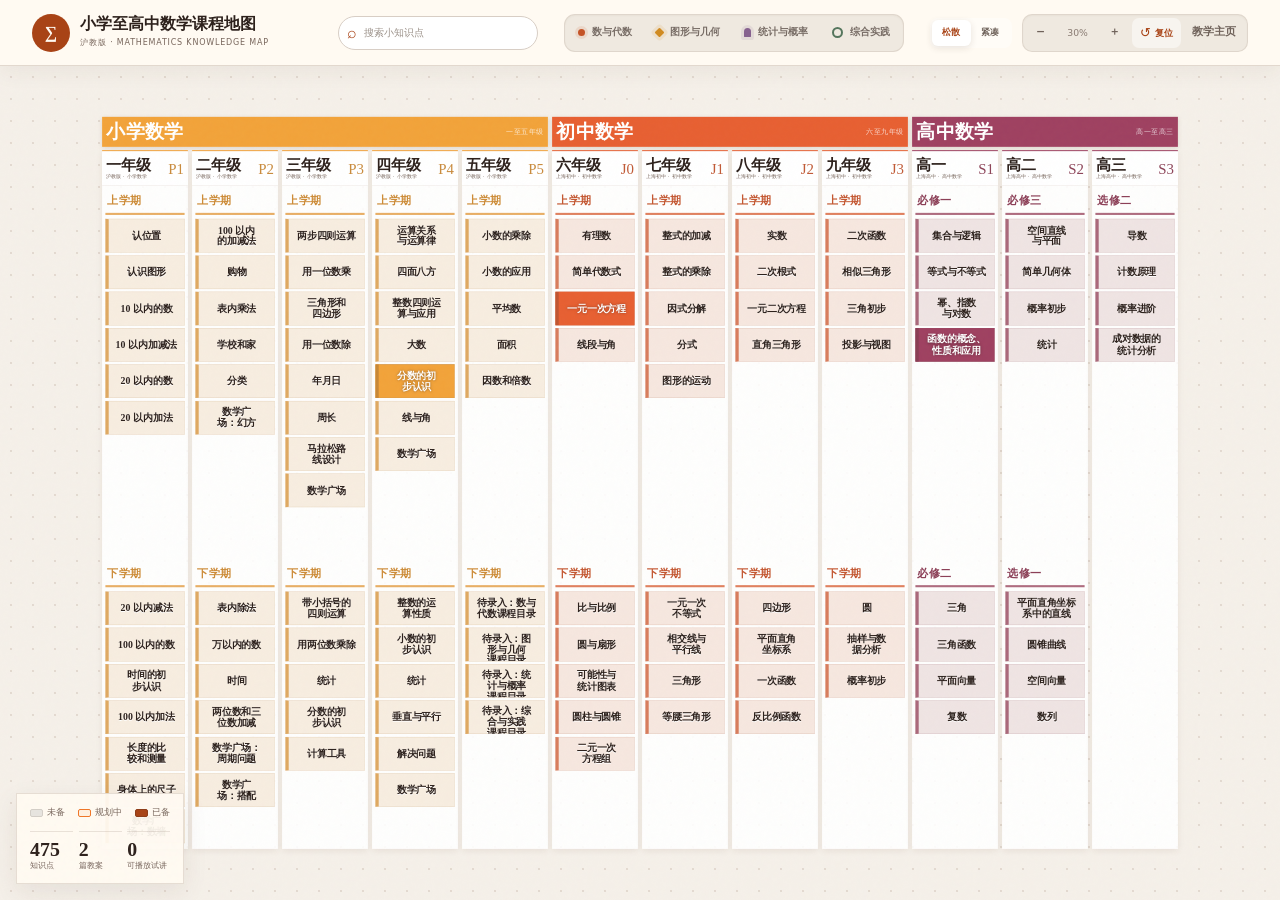
==== commit 3e7fb417: "Publish portfolio" ====
--- a/curriculum/index.html
+++ b/curriculum/index.html
@@ -24,12 +24,15 @@
         <output data-search-count aria-live="polite"></output>
       </label>
       <div class="header-filters domain-filters" role="group" aria-label="按数学领域筛选" data-filters></div>
-      <div class="map-actions" aria-label="地图视图控制">
-        <button type="button" data-zoom-out aria-label="缩小地图">−</button>
-        <span data-zoom-label aria-live="polite">30%</span>
-        <button type="button" data-zoom-in aria-label="放大地图">＋</button>
-        <button class="reset-view" type="button" data-reset-view>复位</button>
-        <a href="/teach">教学主页</a>
+      <div class="map-primary-controls">
+        <div class="map-layout-control" data-layout-control></div>
+        <div class="map-actions" aria-label="地图视图控制">
+          <button type="button" data-zoom-out aria-label="缩小地图">−</button>
+          <span data-zoom-label aria-live="polite">30%</span>
+          <button type="button" data-zoom-in aria-label="放大地图">＋</button>
+          <button class="reset-view" type="button" data-reset-view>复位</button>
+          <a href="/teach">教学主页</a>
+        </div>
       </div>
     </header>
 
--- a/styles.css
+++ b/styles.css
@@ -20,6 +20,10 @@
 :root[data-featured-stage="senior"] { --hero-stage: #9f4161; --hero-stage-deep: #712b48; }
 
 * { box-sizing: border-box; }
+body, body * {
+  -webkit-user-select: none;
+  user-select: none;
+}
 html { scroll-behavior: smooth; }
 .portfolio-root { scrollbar-gutter: stable; }
 body {
@@ -30,6 +34,10 @@
   font-size: 16px;
   line-height: 1.7;
   -webkit-font-smoothing: antialiased;
+}
+input, textarea, [contenteditable="true"] {
+  -webkit-user-select: text;
+  user-select: text;
 }
 body::before {
   content: "";
@@ -529,9 +537,7 @@
   align-items: stretch;
   gap: clamp(2rem, 3.5vw, 4.5rem);
   padding: 70px 6vw 0;
-  background:
-    radial-gradient(circle at 49% 18%, color-mix(in srgb, var(--hero-stage) 18%, transparent), transparent 24%),
-    linear-gradient(115deg, #fffaf2 0 58%, color-mix(in srgb, var(--hero-stage) 18%, #fffaf2) 58.15% 100%);
+  background: linear-gradient(115deg, #fffaf2 0 58%, color-mix(in srgb, var(--hero-stage) 18%, #fffaf2) 58.15% 100%);
 }
 .portfolio-home .home-hero::before {
   position: absolute;
@@ -558,7 +564,8 @@
 .portfolio-home .site-header:not(.is-past-hero) .brand-mark { background: var(--hero-stage-deep); }
 .portfolio-home .site-header:not(.is-past-hero) .brand small { color: var(--hero-stage-deep); }
 .home-hero .eyebrow,.home-hero h1 em,.home-hero .text-link span,.hero-proof strong,.portfolio-home .site-header .brand-mark,.portfolio-home .site-header .brand small,.candidate-line { transition: color .28s ease,background-color .28s ease,border-color .28s ease; }
-.featured-area { position: relative; z-index: 2; display: grid; grid-template-columns: minmax(0,1fr); grid-template-rows: auto minmax(0,1fr); align-self: stretch; width: 100%; max-width: none; margin-top: -70px; padding: 78px 0 1.4rem; background: linear-gradient(155deg, rgba(255,255,255,.28), color-mix(in srgb, var(--hero-stage) 8%, transparent)); }
+.hero-featured-link,.featured-next-mobile,.mobile-map-hint,.mobile-resume-link { display: none; }
+.featured-area { position: relative; z-index: 2; display: grid; grid-template-columns: minmax(0,1fr); grid-template-rows: auto minmax(0,1fr); align-self: stretch; width: 100%; max-width: none; margin-top: -70px; padding: 78px 0 1.4rem; background: transparent; }
 .featured-stage-tabs { z-index: 4; display: grid; grid-template-columns: repeat(3, 1fr); grid-column: 1; grid-row: 1; gap: .32rem; margin-bottom: 0.65rem; padding: 0.32rem; background: rgba(255,250,242,0.9); border: 1px solid rgba(143,55,24,0.16); border-radius: 99px; box-shadow: 0 10px 24px rgba(105,52,25,.1); }
 .featured-stage-tabs button { min-height: 38px; padding: 0.55rem 1rem; color: white; background: var(--featured-stage); border: 0; border-radius: 99px; box-shadow: inset 0 0 0 1px rgba(255,255,255,.2); cursor: pointer; font-size: 0.7rem; font-weight: 700; opacity: .58; transition: opacity .2s, transform .2s, box-shadow .2s; }
 .featured-stage-tabs button[data-featured-stage="primary"] { --featured-stage: #f2a33a; }
@@ -566,6 +573,7 @@
 .featured-stage-tabs button[data-featured-stage="senior"] { --featured-stage: #9f4161; }
 .featured-stage-tabs button[aria-selected="true"] { opacity: 1; transform: translateY(-1px); box-shadow: 0 6px 15px color-mix(in srgb, var(--featured-stage) 34%, transparent), inset 0 0 0 1px rgba(255,255,255,.22); }
 .featured-lesson { --featured-stage: #f2a33a; position: relative; z-index: 2; display: grid; grid-template-rows: auto auto auto; grid-column: 1; grid-row: 2; align-self: start; overflow: hidden; width: 100%; min-height: 0; color: white; background: var(--featured-stage); box-shadow: 0 28px 64px rgba(85,43,23,0.25); cursor: pointer; }
+.featured-area .featured-lesson { height: var(--featured-panel-height, auto); }
 .featured-lesson[data-featured-panel="junior"] { --featured-stage: #e76032; }
 .featured-lesson[data-featured-panel="senior"] { --featured-stage: #9f4161; }
 .featured-lesson:focus-visible { outline: 4px solid color-mix(in srgb, var(--featured-stage) 48%, white); outline-offset: 4px; }
@@ -588,7 +596,7 @@
 .featured-copy ul { display: grid; gap: 0.28rem; margin: 0.72rem 0 0.8rem; padding-left: 1.15rem; color: rgba(255,255,255,0.8); font-size: 0.73rem; }
 .featured-open { width: 100%; padding: 0.7rem 0 0; color: white; background: transparent; border-top: 1px solid rgba(255,255,255,0.32); font-size: 0.73rem; font-weight: 700; text-align: left; }
 .featured-open span { float: right; color: white; }
-.featured-empty { display: grid; place-content: center; height: 100%; min-height: 0; padding: 3rem; text-align: center; background: var(--featured-stage); }
+.featured-area .featured-empty { display: grid; place-content: center; min-height: 0; padding: 3rem; text-align: center; background: var(--featured-stage); }
 .featured-empty > div { display: grid; place-items: center; }
 .featured-empty > div span { color: rgba(255,255,255,.58); font-size: .62rem; font-weight: 800; letter-spacing: .18em; }
 .featured-empty > div strong { color: rgba(255,255,255,.16); font-family: var(--serif); font-size: 11rem; font-weight: 500; line-height: 1; }
@@ -690,9 +698,13 @@
 @media (max-width: 1100px) {
   .portfolio-home .home-hero { grid-template-columns: 1fr; min-height: auto; gap: 3rem; padding: 108px 6vw 76px; }
   .home-hero .hero-copy { padding-block: 0; }
+  .hero-map-link { display: none; }
+  .hero-featured-link { display: inline-flex; }
   .featured-area { width: min(100%, 760px); margin-top: 0; padding: 0; justify-self: start; background: transparent; }
+  .featured-area { scroll-margin-top: 5rem; }
   .featured-lesson { display: block; height: auto; }
   .featured-empty { min-height: 520px; }
+  .featured-next-mobile { display: flex; justify-content: flex-end; grid-column: 1; grid-row: 3; padding-top: 1.25rem; }
   .mini-map-shell { width: 100%; }
 }
 
@@ -710,9 +722,13 @@
   .curriculum-preview { padding-inline: 6vw; }
   .preview-copy { grid-template-columns: 1fr; align-items: start; }
   .preview-copy .eyebrow,.preview-copy h2,.preview-legend,.preview-copy > .button { grid-column: 1; grid-row: auto; }
-  .preview-legend { margin: .55rem 0; }
+  .preview-legend { display: none; }
+  .mobile-resume-link { display: inline-flex; justify-self: start; margin-top: .7rem; color: white; }
+  .mobile-map-hint { display: flex; align-items: center; gap: .38rem; margin: 0; color: var(--muted); font-size: .66rem; font-weight: 500; letter-spacing: .02em; }
+  .mobile-map-hint span { color: var(--coral); font-size: .92rem; }
   .mini-map-shell { margin-top: 2rem; padding: 0.5rem; }
-  .mini-map-head { align-items: flex-start; flex-direction: column; gap: .2rem; }
+  .mini-map-head { align-items: center; flex-direction: row; justify-content: space-between; gap: .75rem; }
+  .mini-map-head strong { flex: 0 0 auto; text-align: right; }
   .mini-map { display: grid; grid-template-rows: none; gap: .65rem; height: auto; padding: 0.4rem; overflow: hidden; }
   .mini-stage-row { grid-template-rows: 38px auto; }
   .mini-stage-title strong { font-size: .9rem; }
@@ -772,6 +788,7 @@
 .map-explorer-close { position: absolute; z-index: 100; top: 10px; right: 11px; display: grid; place-items: center; width: 46px; height: 46px; padding: 0; color: white; background: #392922; border: 1px solid rgba(255,255,255,.34); border-radius: 50%; box-shadow: 0 8px 24px rgba(42,27,20,.3); cursor: pointer; transition: transform .16s ease,background-color .16s ease; }
 .map-explorer-close:hover { background: #a84316; transform: scale(1.05); }
 .map-explorer-close span { font-size: 1.45rem; line-height: 1; }
+.map-explorer.has-lesson-open .map-explorer-close { visibility: hidden; opacity: 0; pointer-events: none; transform: scale(.82); }
 @keyframes map-backdrop-in { from { opacity: 0; } to { opacity: 1; } }
 @keyframes map-backdrop-out { to { opacity: 0; } }
 
@@ -789,7 +806,9 @@
   .mini-column-term > header strong { font-size: .72rem; }
   .mini-overview-grade .mini-unit { min-height: 50px; padding: .52rem; font-size: .8rem; transform: none; }
   .map-explorer { width: calc(100vw - 10px); height: calc(100dvh - 10px); border-radius: 12px; }
-  .map-explorer-close { top: max(8px,env(safe-area-inset-top)); right: 8px; width: 42px; height: 42px; padding: 0; border-radius: 50%; }
+  .map-explorer-close { top: max(16px,calc(env(safe-area-inset-top) + 16px)); right: 16px; width: 34px; height: 34px; padding: 0; color: #665850; background: rgba(255,250,242,.94); border: 1px solid rgba(103,76,60,.2); border-radius: 8px; box-shadow: 0 5px 14px rgba(49,31,23,.13); backdrop-filter: blur(9px); }
+  .map-explorer-close:hover { color: #a84316; background: #fffaf2; transform: none; }
+  .map-explorer-close span { font-size: 1.18rem; font-weight: 400; }
 }
 
 @media (prefers-reduced-motion: reduce) {
--- a/curriculum.css
+++ b/curriculum.css
@@ -50,6 +50,8 @@
 .layout-mode-toggle[aria-pressed="true"] .layout-toggle-options > span:last-of-type { color: var(--green); }
 .layout-mode-toggle[aria-pressed="true"] .layout-toggle-options i { transform: translateX(100%); }
 .layout-mode-toggle:hover .layout-toggle-options { background: rgba(255,255,255,.62); }
+.map-primary-controls { display: flex; align-items: center; flex: 0 0 auto; gap: .35rem; }
+.map-layout-control { flex: 0 0 auto; }
 .map-actions { display: flex; align-items: center; flex: 0 0 auto; gap: 2px; padding: 3px; background: rgba(232,224,216,.68); border: 1px solid rgba(120,91,73,.13); border-radius: 10px; box-shadow: inset 0 1px 2px rgba(75,48,34,.045); }
 .map-actions button, .map-actions a { display: grid; place-items: center; min-width: 30px; height: 30px; padding: 0 .52rem; color: #6f625a; background: transparent; border: 0; border-radius: 7px; cursor: pointer; font-size: .68rem; font-weight: 700; text-decoration: none; transition: color .18s ease,background-color .18s ease,box-shadow .18s ease,transform .18s ease; }
 .map-actions button:hover, .map-actions a:hover { color: var(--green); background: rgba(255,255,255,.76); box-shadow: 0 2px 6px rgba(65,42,29,.08); }
@@ -77,6 +79,7 @@
 .map-canvas { position: absolute; top: 0; left: 0; width: max-content; padding: 0; transform-origin: 0 0; }
 .map-viewport.is-interacting .map-canvas, .map-canvas.is-focusing { will-change: transform; }
 .map-canvas.is-focusing { transition: transform 0.42s cubic-bezier(0.22, 0.8, 0.32, 1); }
+.map-canvas.is-resetting { transition: transform .44s cubic-bezier(.2,.82,.24,1); will-change: transform; }
 .stage-bands, .grade-grid { display: grid; grid-template-columns: repeat(12, 286px); gap: 14px; }
 .stage-bands { position: relative; z-index: 6; margin-bottom: 0.7rem; }
 .stage-band { display: flex; align-items: center; justify-content: space-between; min-height: 42px; padding: 0.5rem 0.9rem; color: white; background: var(--stage-color); box-shadow: 0 5px 15px rgba(72,47,34,0.13); }
@@ -210,6 +213,7 @@
 .map-metric strong { color: var(--ink); font-family: var(--serif); font-size: 1.24rem; font-weight: 600; line-height: 1; }
 .map-metric small { overflow-wrap: anywhere; color: var(--muted); font-size: .5rem; line-height: 1.25; }
 
+.lesson-dialog, .lesson-dialog * { -webkit-user-select: none; user-select: none; }
 .lesson-dialog { width: min(1120px, calc(100% - 2rem)); max-height: calc(100dvh - 1.5rem); padding: 0; overflow-x: hidden; overscroll-behavior: contain; color: var(--ink); background: #fffaf2; border: 0; box-shadow: 0 34px 90px rgba(44,27,19,0.34); }
 .lesson-dialog[open] { animation: dialog-enter 0.38s cubic-bezier(0.2, 0.86, 0.28, 1) both; }
 .lesson-dialog[open]::backdrop { animation: backdrop-enter 0.28s ease-out both; }
@@ -295,7 +299,7 @@
   .map-search { flex: 1 1 190px; }
   .header-filters { order: 3; flex-basis: 100%; }
   .domain-filters { justify-content: center; }
-  .map-actions { margin-left: auto; }
+  .map-primary-controls { margin-left: auto; }
   .map-workspace { inset-block-start: 108px; }
 }
 
@@ -309,7 +313,8 @@
   .header-filters { grid-column: 1 / -1; grid-row: 3; order: initial; overflow-x: auto; }
   .domain-filters { justify-content: flex-start; }
   .domain-filter { min-height: 30px; padding-inline: 0.56rem; }
-  .map-actions { grid-column: 2; grid-row: 1; margin: 0; }
+  .map-primary-controls { grid-column: 2; grid-row: 1; margin: 0; }
+  .map-primary-controls .layout-mode-toggle { display: none; }
   .map-actions .reset-view, .map-actions a { display: none; }
   .map-workspace { inset-block-start: 176px; }
   .stage-bands, .grade-grid { grid-template-columns: repeat(12, 260px); gap: 11px; }
@@ -356,6 +361,7 @@
 .is-embedded-map .header-filters { width: 100%; }
 .is-embedded-map .domain-filters { display: grid; grid-template-columns: 1fr; gap: 3px; width: 100%; margin: 0; padding: 4px; }
 .is-embedded-map .domain-filter { justify-content: flex-start; width: 100%; min-height: 30px; padding: .3rem .58rem; font-size: .56rem; }
+.is-embedded-map .map-primary-controls { display: grid; gap: 3px; width: 100%; }
 .is-embedded-map .layout-mode-toggle { width: 100%; min-height: 31px; margin: 0 0 2px; }
 .is-embedded-map .layout-toggle-options { grid-template-columns: repeat(2,1fr); width: 100%; }
 .is-embedded-map .map-actions { display: grid; grid-template-columns: 26px 36px 26px minmax(0,1fr); width: 100%; margin: 0; }
@@ -376,14 +382,23 @@
 }
 
 @media (max-width: 680px) {
-  .is-embedded-map .map-header { display: grid; grid-template-columns: minmax(0,1fr) auto; grid-template-rows: auto auto; gap: .45rem; inset: max(8px,env(safe-area-inset-top)) auto auto 8px; width: calc(100vw - 68px); min-height: 0; padding: .48rem; opacity: 1; }
+  .is-embedded-map .map-header { display: grid; grid-template-columns: auto minmax(72px,1fr) 34px; grid-template-rows: 34px auto; gap: .4rem; inset: max(8px,env(safe-area-inset-top)) auto auto 8px; width: calc(100vw - 16px); min-height: 0; padding: .48rem; opacity: 1; }
   .is-embedded-map .map-viewport { inset: 0; }
-  .is-embedded-map .map-search { grid-column: 1; grid-row: 1; }
-  .is-embedded-map .map-actions { display: flex; grid-column: 2; grid-row: 1; width: auto; }
-  .is-embedded-map .map-actions .reset-view { display: none; }
-  .is-embedded-map .header-filters { grid-column: 1 / -1; grid-row: 2; overflow-x: auto; }
-  .is-embedded-map .domain-filters { display: flex; width: max-content; }
-  .is-embedded-map .domain-filter { width: auto; }
-  .is-embedded-map .layout-mode-toggle { width: 104px; margin: 0 3px 0 0; }
+  .is-embedded-map .map-primary-controls { display: flex; grid-column: 1; grid-row: 1; align-items: center; gap: .2rem; width: auto; }
+  .is-embedded-map .map-layout-control { flex: 0 0 74px; }
+  .is-embedded-map .layout-toggle-options { grid-template-columns: repeat(2,minmax(0,1fr)); min-height: 32px; }
+  .is-embedded-map .layout-toggle-options > span { padding-inline: .18rem; font-size: .48rem; }
+  .is-embedded-map .map-actions { display: flex; flex: 0 0 auto; justify-content: flex-start; width: auto; padding: 1px; }
+  .is-embedded-map .map-actions button { width: 22px; min-width: 22px; height: 30px; padding: 0; }
+  .is-embedded-map .map-actions > span { width: 28px; min-width: 28px; height: 30px; font-size: .5rem; }
+  .is-embedded-map .map-actions .reset-view { display: inline-flex; }
+  .is-embedded-map .map-actions .reset-view { width: 26px; min-width: 26px; font-size: 0; }
+  .is-embedded-map .map-actions .reset-view::before { margin: 0; font-size: .8rem; }
+  .is-embedded-map .map-search { grid-column: 2; grid-row: 1; min-width: 0; height: 34px; padding-inline: .4rem; }
+  .is-embedded-map .map-search input { padding-inline: .3rem; font-size: .56rem; }
+  .is-embedded-map .header-filters { grid-column: 1 / -1; grid-row: 2; min-width: 0; overflow: hidden; }
+  .is-embedded-map .domain-filters { display: grid; grid-template-columns: repeat(4,minmax(0,1fr)); width: 100%; }
+  .is-embedded-map .domain-filter { justify-content: center; width: 100%; padding-inline: .22rem; font-size: .52rem; }
+  .is-embedded-map .layout-mode-toggle { display: block; width: 100%; margin: 0; }
   .is-embedded-map .map-hud { right: .65rem; bottom: .65rem; left: auto; display: grid; width: min(264px,calc(100vw - 1.3rem)); padding: .65rem .72rem; opacity: 1; }
 }
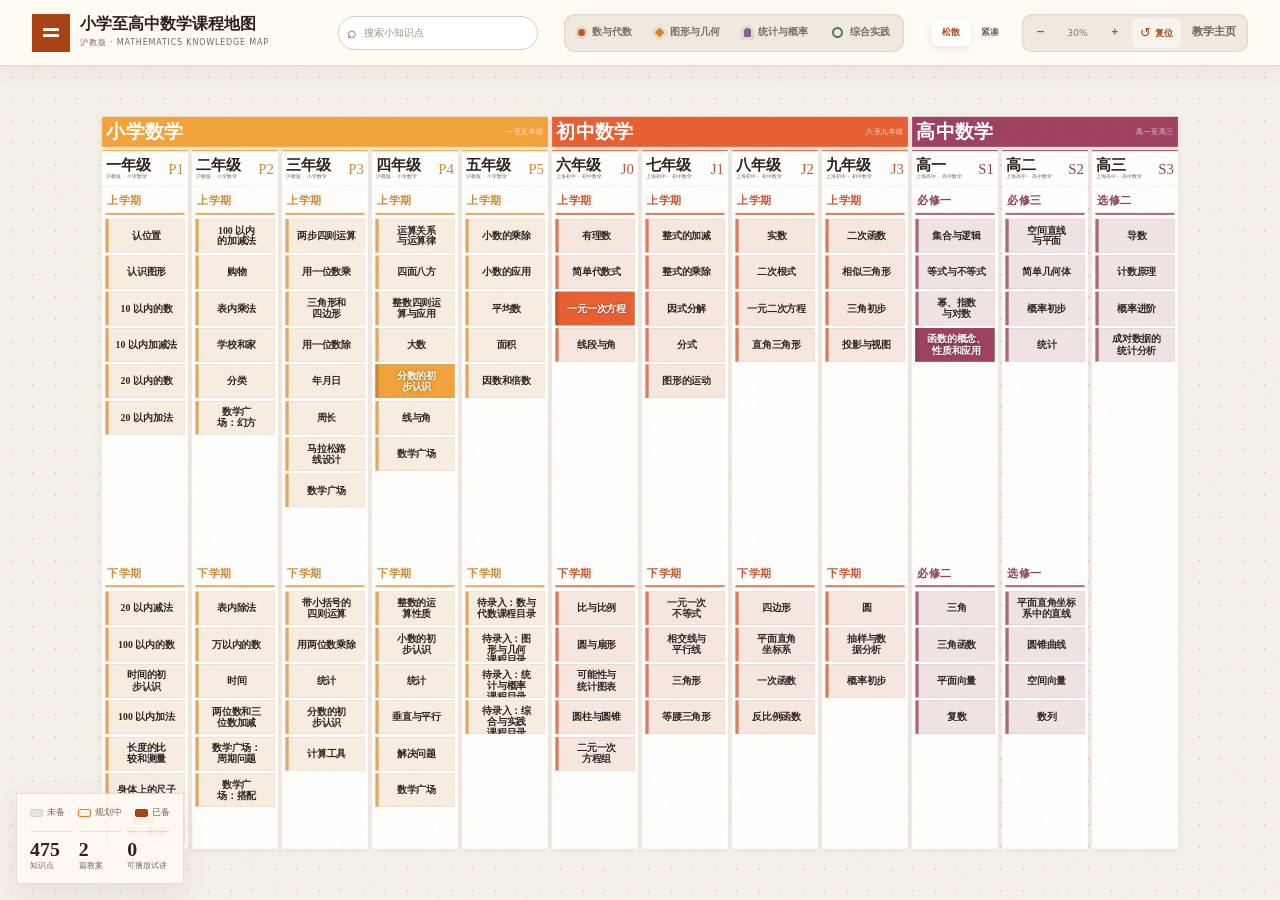
==== commit 647784a7: "Publish portfolio" ====
--- a/curriculum/index.html
+++ b/curriculum/index.html
@@ -5,6 +5,7 @@
     <meta name="viewport" content="width=device-width, initial-scale=1.0" />
     <meta name="description" content="从小学到高中的沪教版数学课程认知地图，按知识领域串联课程并记录备课、试讲与教案版本。" />
     <meta name="theme-color" content="#a84316" />
+    <link rel="icon" type="image/svg+xml" href="/assets/icons/favicon-teach.svg" />
     <title>数学课程地图｜数学备课实验室</title>
     <link rel="stylesheet" href="/styles.css" />
     <link rel="stylesheet" href="/curriculum.css" />
@@ -15,7 +16,7 @@
     <a class="skip-link" href="#roadmap">跳到课程地图</a>
     <header class="map-header" data-header>
       <a class="map-brand" href="/teach" aria-label="返回数学教师作品集">
-        <span class="brand-mark" aria-hidden="true">∑</span>
+        <span class="brand-equals" aria-hidden="true">=</span>
         <span><strong>小学至高中数学课程地图</strong><small>沪教版 · MATHEMATICS KNOWLEDGE MAP</small></span>
       </a>
       <label class="map-search">
--- a/styles.css
+++ b/styles.css
@@ -96,16 +96,18 @@
   text-decoration: none;
   line-height: 1.15;
 }
-.brand-mark {
-  display: grid;
+.brand-equals {
+  display: inline-grid;
   place-items: center;
+  flex: 0 0 auto;
   width: 36px;
   height: 36px;
   color: var(--paper);
   background: var(--green);
-  border-radius: 50%;
-  font-family: var(--serif);
-  font-size: 1.08rem;
+  font-family: var(--sans);
+  font-size: 1.55rem;
+  font-weight: 600;
+  line-height: 1;
 }
 .brand strong { display: block; font-family: var(--serif); font-size: 0.98rem; }
 .brand small { display: block; margin-top: 0.18rem; color: var(--muted); font-size: 0.5rem; letter-spacing: 0.16em; }
@@ -427,7 +429,6 @@
 }
 
 /* Mathematics teaching lab */
-.brand-mark { font-family: Georgia, var(--serif); font-weight: 700; }
 .math-visual { width: min(100%, 500px); }
 .math-board-card {
   position: relative;
@@ -561,9 +562,9 @@
 .hero-proof span { color: var(--muted); font-size: 0.68rem; }
 .candidate-line { max-width: 680px; margin: 1.7rem 0 0; padding-top: 1rem; color: var(--muted); border-top: 1px solid color-mix(in srgb, var(--hero-stage) 28%, transparent); font-size: 0.76rem; }
 .candidate-line strong { color: var(--ink); }
-.portfolio-home .site-header:not(.is-past-hero) .brand-mark { background: var(--hero-stage-deep); }
 .portfolio-home .site-header:not(.is-past-hero) .brand small { color: var(--hero-stage-deep); }
-.home-hero .eyebrow,.home-hero h1 em,.home-hero .text-link span,.hero-proof strong,.portfolio-home .site-header .brand-mark,.portfolio-home .site-header .brand small,.candidate-line { transition: color .28s ease,background-color .28s ease,border-color .28s ease; }
+.portfolio-home .site-header:not(.is-past-hero) .brand-equals { color: var(--paper); background: var(--hero-stage-deep); }
+.home-hero .eyebrow,.home-hero h1 em,.home-hero .text-link span,.hero-proof strong,.portfolio-home .site-header .brand-equals,.portfolio-home .site-header .brand small,.candidate-line { transition: color .28s ease,background-color .28s ease,border-color .28s ease; }
 .hero-featured-link,.featured-next-mobile,.mobile-map-hint,.mobile-resume-link { display: none; }
 .featured-area { position: relative; z-index: 2; display: grid; grid-template-columns: minmax(0,1fr); grid-template-rows: auto minmax(0,1fr); align-self: stretch; width: 100%; max-width: none; margin-top: -70px; padding: 78px 0 1.4rem; background: transparent; }
 .featured-stage-tabs { z-index: 4; display: grid; grid-template-columns: repeat(3, 1fr); grid-column: 1; grid-row: 1; gap: .32rem; margin-bottom: 0.65rem; padding: 0.32rem; background: rgba(255,250,242,0.9); border: 1px solid rgba(143,55,24,0.16); border-radius: 99px; box-shadow: 0 10px 24px rgba(105,52,25,.1); }
--- a/curriculum.css
+++ b/curriculum.css
@@ -14,7 +14,7 @@
   box-shadow: 0 6px 22px rgba(71,46,32,0.06);
 }
 .map-brand { display: inline-flex; align-items: center; gap: 0.65rem; min-width: 280px; text-decoration: none; }
-.map-brand .brand-mark { width: 38px; height: 38px; flex: 0 0 auto; }
+.map-brand .brand-equals { width: 38px; height: 38px; flex: 0 0 auto; font-size: 1.6rem; }
 .map-brand strong { display: block; font-family: var(--serif); font-size: 1rem; line-height: 1.1; }
 .map-brand small { display: block; margin-top: 0.2rem; color: var(--muted); font-size: 0.5rem; letter-spacing: 0.1em; }
 .map-search { display: flex; align-items: center; flex: 0 1 230px; min-width: 170px; height: 34px; padding: 0 0.55rem; color: var(--muted); background: #fff; border: 1px solid #d8cec5; border-radius: 99px; transition: border-color 0.2s, box-shadow 0.2s; }
@@ -214,7 +214,7 @@
 .map-metric small { overflow-wrap: anywhere; color: var(--muted); font-size: .5rem; line-height: 1.25; }
 
 .lesson-dialog, .lesson-dialog * { -webkit-user-select: none; user-select: none; }
-.lesson-dialog { width: min(1120px, calc(100% - 2rem)); max-height: calc(100dvh - 1.5rem); padding: 0; overflow-x: hidden; overscroll-behavior: contain; color: var(--ink); background: #fffaf2; border: 0; box-shadow: 0 34px 90px rgba(44,27,19,0.34); }
+.lesson-dialog { width: min(1120px, calc(100% - 2rem)); height: min(860px, calc(100dvh - 1.5rem)); max-height: calc(100dvh - 1.5rem); padding: 0; overflow: hidden; overscroll-behavior: contain; color: var(--ink); background: #fffaf2; border: 0; box-shadow: 0 34px 90px rgba(44,27,19,0.34); }
 .lesson-dialog[open] { animation: dialog-enter 0.38s cubic-bezier(0.2, 0.86, 0.28, 1) both; }
 .lesson-dialog[open]::backdrop { animation: backdrop-enter 0.28s ease-out both; }
 .lesson-dialog.is-closing { animation: dialog-exit 0.18s ease-in both; }
@@ -223,8 +223,10 @@
 .is-lesson-open .map-header,
 .is-lesson-open .map-canvas,
 .is-lesson-open .map-hud,
+.is-lesson-open .map-help { visibility: hidden; }
 .lesson-dialog .dialog-close { position: fixed; top: calc(50% - min(50vh - 1.25rem, 430px) + 1rem); right: max(calc(50% - min(560px, 50vw - 1rem) + 1rem), 1.5rem); z-index: 10; }
-.lesson-dialog-inner { min-height: 640px; }
+.lesson-dialog > [data-dialog-content] { height: 100%; }
+.lesson-dialog-inner { display: grid; grid-template-rows: auto auto minmax(0,1fr); height: 100%; min-height: 0; }
 .lesson-dialog-header { position: relative; isolation: isolate; overflow: hidden; padding: clamp(2rem, 5vw, 4.5rem) clamp(1.5rem, 5vw, 4.5rem) 2rem; color: white; background: radial-gradient(circle at 82% 18%, rgba(255,255,255,0.18), transparent 24%), linear-gradient(135deg, color-mix(in srgb, var(--dialog-stage) 88%, #3b2118), var(--dialog-stage)); }
 .lesson-dialog-inner.is-empty-lesson .lesson-dialog-header { background: radial-gradient(circle at 82% 18%, rgba(255,255,255,.13), transparent 24%), linear-gradient(135deg,#77726e,#a19b96); }
 .lesson-dialog-header::after { position: absolute; z-index: -1; right: 6%; bottom: -54%; width: 250px; aspect-ratio: 1; content: ""; border: 1px solid rgba(255,255,255,0.2); border-radius: 50%; box-shadow: 0 0 0 34px rgba(255,255,255,0.045), 0 0 0 72px rgba(255,255,255,0.025); }
@@ -239,7 +241,7 @@
 .version-tabs { display: flex; gap: 0; padding: 1.3rem clamp(1.5rem, 5vw, 4.5rem) 0; overflow-x: auto; background: #fffaf2; border-bottom: 1px solid #e0d8cf; }
 .version-tabs button { flex: 0 0 auto; padding: 0.7rem 0.9rem; color: var(--muted); background: transparent; border: 0; border-bottom: 2px solid transparent; cursor: pointer; font-size: 0.68rem; }
 .version-tabs button[aria-selected="true"] { color: var(--green); border-bottom-color: var(--green); font-weight: 700; }
-.version-panel { padding: 2rem clamp(1.5rem, 5vw, 4.5rem) 3.5rem; }
+.version-panel { min-height: 0; padding: 2rem clamp(1.5rem, 5vw, 4.5rem) 3.5rem; overflow-x: hidden; overflow-y: auto; overscroll-behavior: contain; scrollbar-gutter: stable; contain: layout paint; }
 .version-panel.is-loading { display: grid; place-items: center; min-height: 330px; }
 .panel-loading { color: var(--muted); font-family: var(--serif); font-size: .78rem; letter-spacing: .08em; }
 .lesson-dialog[open] .version-panel.is-switching { will-change: opacity, transform; animation: panel-switch 0.28s cubic-bezier(0.22, 0.8, 0.28, 1); }
@@ -287,7 +289,8 @@
 .empty-version p { color: var(--muted); font-size: 0.82rem; }
 
 @keyframes dialog-enter { from { opacity: 0; transform: translateY(24px) scale(0.965); } to { opacity: 1; transform: none; } }
-@keyframes dialog-exit { to { opacity: 0; transform: translateY(14px) scale(0.98); } }
+@keyframes dialog-fade-in { from { opacity: 0; } to { opacity: 1; } }
+@keyframes dialog-exit { from { opacity: 1; } to { opacity: 0; } }
 @keyframes backdrop-enter { from { opacity: 0; } to { opacity: 1; } }
 @keyframes backdrop-exit { to { opacity: 0; } }
 @keyframes content-rise { from { opacity: 0; transform: translateY(16px); } to { opacity: 1; transform: none; } }
@@ -308,7 +311,7 @@
   .map-brand { grid-column: 1; grid-row: 1; min-width: 0; }
   .map-brand strong { font-size: 0.85rem; }
   .map-brand small { display: none; }
-  .map-brand .brand-mark { width: 34px; height: 34px; }
+  .map-brand .brand-equals { width: 34px; height: 34px; font-size: 1.45rem; }
   .map-search { grid-column: 1 / -1; grid-row: 2; width: 100%; max-width: none; }
   .header-filters { grid-column: 1 / -1; grid-row: 3; order: initial; overflow-x: auto; }
   .domain-filters { justify-content: flex-start; }
@@ -353,6 +356,10 @@
 }
 
 .is-embedded-map { --overview-control-gap: 14px; }
+.is-embedded-map .lesson-dialog[open] { animation: dialog-fade-in .16s ease-out both; }
+.is-embedded-map .lesson-dialog[open]::backdrop { animation-duration: .16s; }
+.is-embedded-map .lesson-dialog[open].is-closing { animation: dialog-exit .18s ease-in both; }
+.is-embedded-map .lesson-dialog[open].is-closing::backdrop { animation: backdrop-exit .18s ease-in both; }
 .is-embedded-map .map-header { inset: 14px auto auto 14px; display: grid; align-content: start; gap: .55rem; width: 176px; height: auto; min-height: 0; padding: 10px; background: rgba(255,250,242,.72); border: 1px solid rgba(103,76,60,.2); border-radius: 0; box-shadow: 0 10px 28px rgba(49,31,23,.1); backdrop-filter: blur(9px); transition: opacity .2s ease,background-color .2s ease,box-shadow .2s ease; }
 .is-embedded-map .map-brand { display: none; }
 .is-embedded-map .map-workspace { inset: 0; }
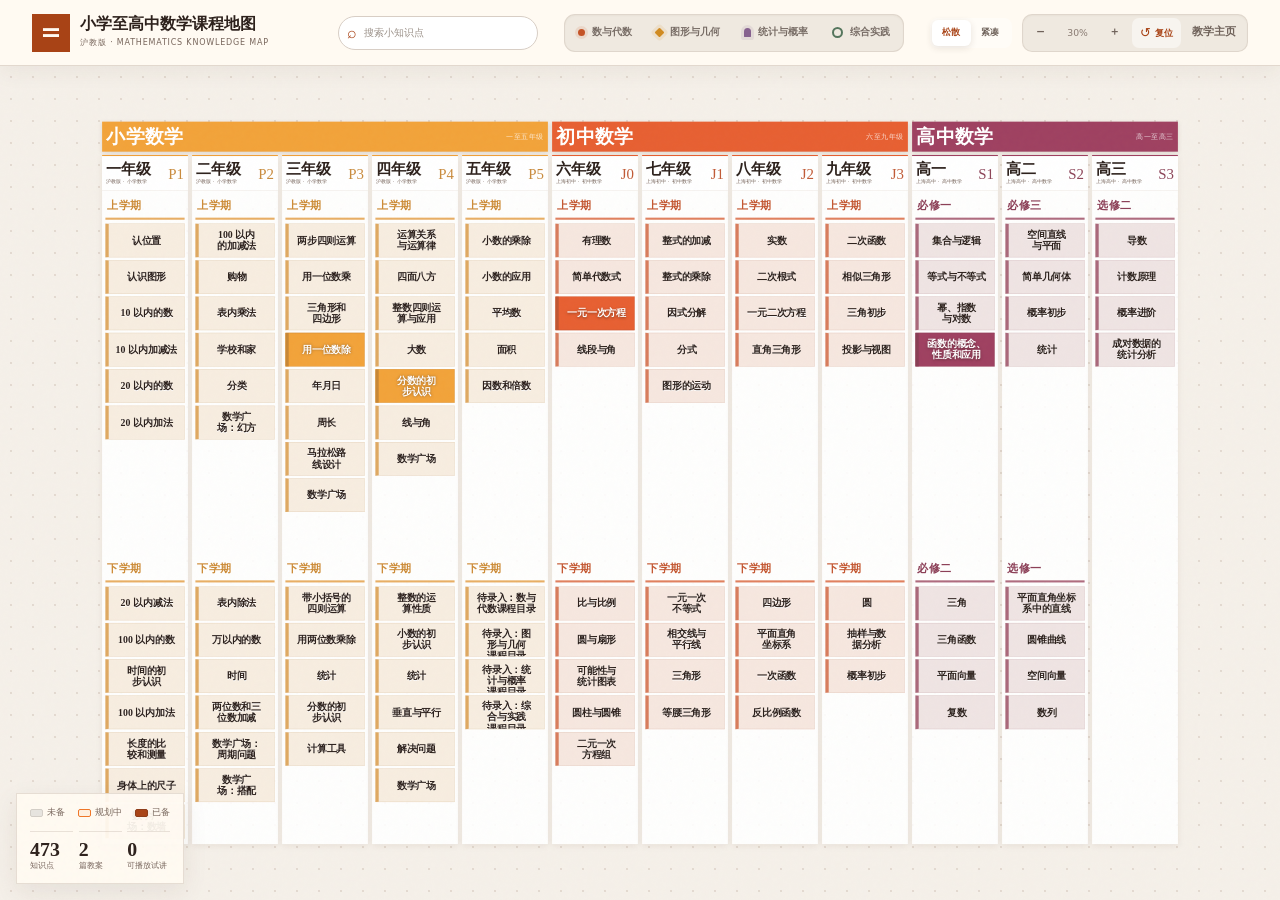
==== commit 8930beaf: "Publish portfolio" ====
--- a/curriculum/index.html
+++ b/curriculum/index.html
@@ -10,6 +10,7 @@
     <link rel="stylesheet" href="/styles.css" />
     <link rel="stylesheet" href="/curriculum.css" />
     <script src="/curriculum-data.js" defer></script>
+    <script src="/course-overview.js" defer></script>
     <script src="/curriculum.js" defer></script>
   </head>
   <body class="curriculum-page">
--- a/curriculum.css
+++ b/curriculum.css
@@ -247,10 +247,19 @@
 .lesson-dialog[open] .version-panel.is-switching { will-change: opacity, transform; animation: panel-switch 0.28s cubic-bezier(0.22, 0.8, 0.28, 1); }
 .version-panel.is-switching-forward { --panel-switch-x: 28px; }
 .version-panel.is-switching-backward { --panel-switch-x: -28px; }
-.course-overview { display: grid; grid-template-columns: repeat(2,minmax(0,1fr)); gap: 1rem; width: min(100%,920px); margin-inline: auto; }
-.course-overview article { min-height: 150px; padding: 1.15rem 1.25rem; background: rgba(255,255,255,.72); border: 1px solid #e1d8cf; }
-.course-overview article > span { display: block; margin-bottom: .8rem; color: var(--green); font-family: var(--serif); font-size: 1rem; font-weight: 700; }
+.course-overview { width: min(100%,760px); margin-inline: auto; }
+.course-overview article { margin-bottom: 1.8rem; }
+.course-overview article:last-child { margin-bottom: 0; }
+.course-overview article > h3 { margin: 0 0 .6rem; color: var(--green); font-family: var(--serif); font-size: 1.1rem; font-weight: 700; }
 .course-overview article > i { color: #aaa19a; font-size: .72rem; font-style: normal; }
+.course-overview article { min-width: 0; overflow-wrap: anywhere; }
+.overview-topic-links { display: grid; gap: .5rem; margin-top: .6rem; }
+.overview-topic-link { display: block; width: fit-content; max-width: 100%; color: var(--green); text-decoration: none; }
+.overview-topic-link:hover strong { text-decoration: underline; }
+.overview-topic-link:focus-visible { outline: 2px solid var(--green); outline-offset: 2px; }
+.overview-topic-link strong { display: block; font-size: .76rem; }
+.overview-topic-link small { display: block; margin-top: .2rem; color: var(--muted); font-size: .62rem; }
+.overview-topic-missing { color: var(--muted); font-size: .72rem; }
 .course-overview.is-empty { display: block; min-height: 300px; }
 .version-layout { display: grid; grid-template-columns: minmax(0, 1fr); gap: 1.6rem; }
 .video-slot { width: min(100%, 920px); aspect-ratio: 16 / 9; min-height: 0; margin-inline: auto; overflow: hidden; background: #211814; }
@@ -336,8 +345,7 @@
   .version-tabs::-webkit-scrollbar { display: none; }
   .version-tabs button { min-height: 44px; padding: 0.65rem 0.72rem; font-size: 0.7rem; }
   .version-panel { padding: 0.9rem 1rem calc(1.5rem + env(safe-area-inset-bottom)); }
-  .course-overview { grid-template-columns: 1fr; gap: .7rem; }
-  .course-overview article { min-height: 112px; padding: .9rem 1rem; }
+  .course-overview article { margin-bottom: 1.4rem; }
   .course-overview.is-empty { min-height: 220px; }
   .version-layout { gap: 1.15rem; }
   .video-slot { width: 100%; aspect-ratio: 16 / 9; border-radius: 3px; }
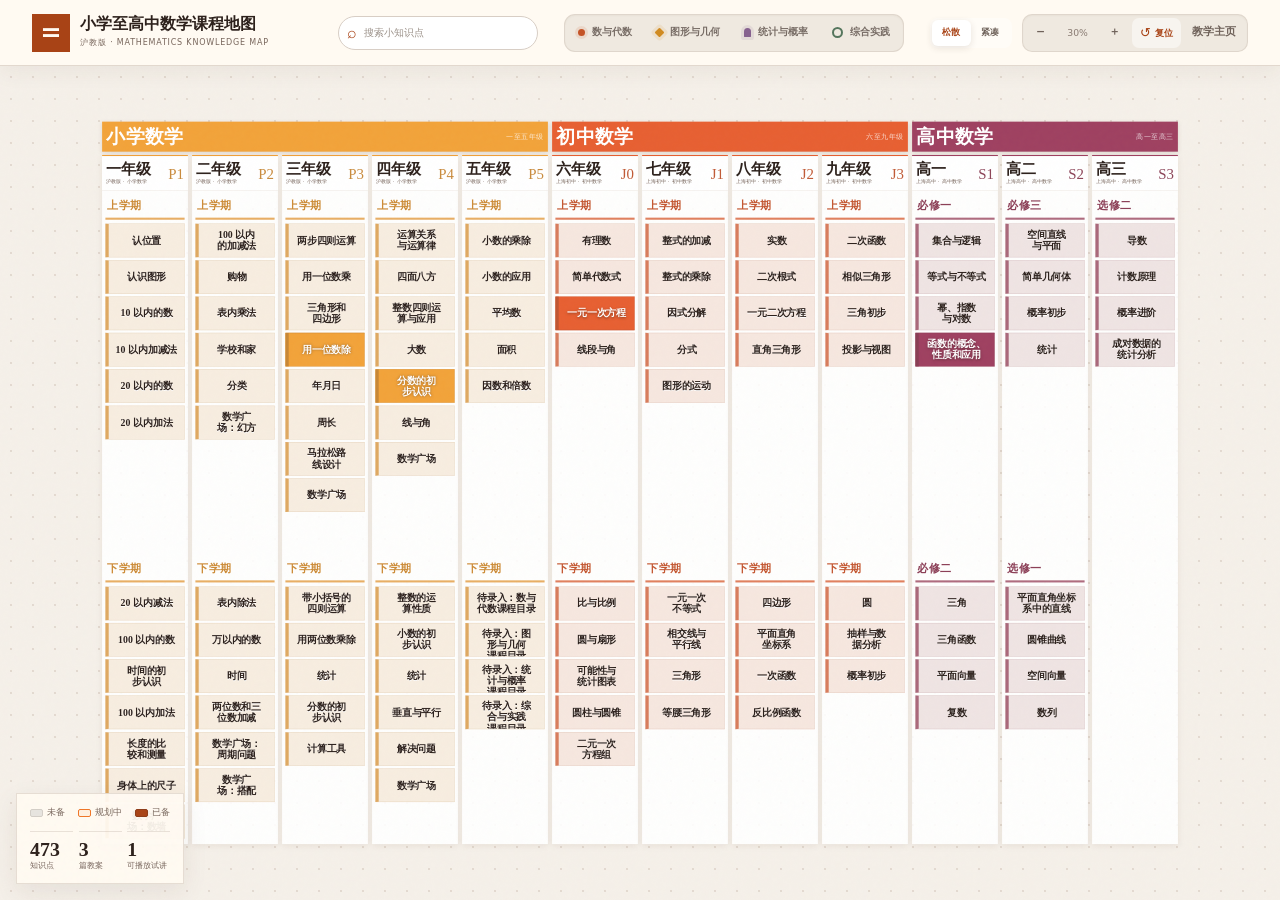
==== commit bafe58e6: "Publish portfolio" ====
--- a/curriculum/index.html
+++ b/curriculum/index.html
@@ -8,10 +8,11 @@
     <link rel="icon" type="image/svg+xml" href="/assets/icons/favicon-teach.svg" />
     <title>数学课程地图｜数学备课实验室</title>
     <link rel="stylesheet" href="/styles.css" />
-    <link rel="stylesheet" href="/curriculum.css" />
-    <script src="/curriculum-data.js" defer></script>
-    <script src="/course-overview.js" defer></script>
-    <script src="/curriculum.js" defer></script>
+    <link rel="stylesheet" href="/curriculum.css?v=lesson-reader-11" />
+    <script src="/curriculum-data.js?v=lesson-reader-11" defer></script>
+    <script src="/lesson-content.js?v=lesson-reader-11" defer></script>
+    <script src="/course-overview.js?v=lesson-reader-11" defer></script>
+    <script src="/curriculum.js?v=lesson-reader-11" defer></script>
   </head>
   <body class="curriculum-page">
     <a class="skip-link" href="#roadmap">跳到课程地图</a>
--- a/curriculum.css
+++ b/curriculum.css
@@ -227,9 +227,9 @@
 .lesson-dialog .dialog-close { position: fixed; top: calc(50% - min(50vh - 1.25rem, 430px) + 1rem); right: max(calc(50% - min(560px, 50vw - 1rem) + 1rem), 1.5rem); z-index: 10; }
 .lesson-dialog > [data-dialog-content] { height: 100%; }
 .lesson-dialog-inner { display: grid; grid-template-rows: auto auto minmax(0,1fr); height: 100%; min-height: 0; }
-.lesson-dialog-header { position: relative; isolation: isolate; overflow: hidden; padding: clamp(2rem, 5vw, 4.5rem) clamp(1.5rem, 5vw, 4.5rem) 2rem; color: white; background: radial-gradient(circle at 82% 18%, rgba(255,255,255,0.18), transparent 24%), linear-gradient(135deg, color-mix(in srgb, var(--dialog-stage) 88%, #3b2118), var(--dialog-stage)); }
-.lesson-dialog-inner.is-empty-lesson .lesson-dialog-header { background: radial-gradient(circle at 82% 18%, rgba(255,255,255,.13), transparent 24%), linear-gradient(135deg,#77726e,#a19b96); }
-.lesson-dialog-header::after { position: absolute; z-index: -1; right: 6%; bottom: -54%; width: 250px; aspect-ratio: 1; content: ""; border: 1px solid rgba(255,255,255,0.2); border-radius: 50%; box-shadow: 0 0 0 34px rgba(255,255,255,0.045), 0 0 0 72px rgba(255,255,255,0.025); }
+.lesson-dialog-header { position: relative; isolation: isolate; overflow: hidden; padding: clamp(2rem, 5vw, 4.5rem) clamp(1.5rem, 5vw, 4.5rem) 2rem; color: white; }
+.lesson-header-surface { position:absolute; z-index:-1; inset:0; overflow:hidden; transform-origin:top; background:radial-gradient(circle at 82% 18%,rgba(255,255,255,.18),transparent 24%),linear-gradient(135deg,color-mix(in srgb,var(--dialog-stage) 88%,#3b2118),var(--dialog-stage)); }
+.lesson-header-surface::after { position: absolute; right: 6%; bottom: -54%; width: 250px; aspect-ratio: 1; content: ""; border: 1px solid rgba(255,255,255,0.2); border-radius: 50%; box-shadow: 0 0 0 34px rgba(255,255,255,0.045), 0 0 0 72px rgba(255,255,255,0.025); }
 .lesson-dialog[open] .lesson-dialog-header,.lesson-dialog[open] .thought-note,.lesson-dialog[open] .version-tabs,.lesson-dialog[open] .version-panel { animation: none; }
 .lesson-breadcrumb { color: rgba(255,255,255,0.7); font-size: 0.66rem; letter-spacing: 0.08em; }
 .lesson-dialog-header h2 { max-width: 820px; margin: 0.65rem 0 0.8rem; font-family: var(--serif); font-size: clamp(2.2rem, 4.3vw, 4.2rem); line-height: 1.12; letter-spacing: -0.04em; }
@@ -263,7 +263,7 @@
 .course-overview.is-empty { display: block; min-height: 300px; }
 .version-layout { display: grid; grid-template-columns: minmax(0, 1fr); gap: 1.6rem; }
 .video-slot { width: min(100%, 920px); aspect-ratio: 16 / 9; min-height: 0; margin-inline: auto; overflow: hidden; background: #211814; }
-.lesson-video { display: block; width: 100%; height: 100%; min-height: 0; object-fit: contain; background: #211814; }
+.lesson-video { display: block; width: 100%; height: 100%; min-height: 0; border:0; object-fit: contain; background: #211814; }
 .video-placeholder { display: grid; place-content: center; width: 100%; height: 100%; min-height: 0; padding: 2rem; color: white; background: #30231e; text-align: center; }
 .video-placeholder > span { display: grid; place-items: center; width: 58px; height: 58px; margin: 0 auto 1rem; color: var(--green); background: white; border-radius: 50%; }
 .video-placeholder strong { font-family: var(--serif); font-size: 1.15rem; }
@@ -417,3 +417,142 @@
   .is-embedded-map .layout-mode-toggle { display: block; width: 100%; margin: 0; }
   .is-embedded-map .map-hud { right: .65rem; bottom: .65rem; left: auto; display: grid; width: min(264px,calc(100vw - 1.3rem)); padding: .65rem .72rem; opacity: 1; }
 }
+
+.lesson-version-toolbar { display:flex; align-items:center; justify-content:space-between; gap:1rem; margin:0 0 1.4rem; padding:0 0 1rem; border-bottom:1px solid color-mix(in srgb,var(--dialog-stage) 22%,#e6dfd4); }
+.lesson-version-picker { position:relative; display:flex; flex:0 0 auto; align-items:center; gap:.55rem; margin:0 0 0 auto; font-size:.72rem; color:var(--muted); }
+.lesson-version-picker > span { white-space:nowrap; }
+.lesson-version-trigger { display:flex; align-items:center; justify-content:space-between; gap:.75rem; min-height:38px; padding:.55rem .85rem; color:var(--lesson-heading); background:linear-gradient(135deg,#fffdf8,color-mix(in srgb,var(--dialog-stage) 9%,#fffdf8)); border:1px solid color-mix(in srgb,var(--dialog-stage) 35%,#dfd5c7); border-radius:99px; box-shadow:0 3px 9px rgba(56,36,23,.05); font:inherit; cursor:pointer; transition:background .18s,border-color .18s,box-shadow .18s; }
+.lesson-version-trigger .lesson-version-trigger-short { display:none; }
+.lesson-version-heading { flex:0 0 auto; margin:0; color:var(--dialog-stage); font-family:var(--serif); font-size:1.5rem; line-height:1.4; }
+.lesson-selected-version { color:inherit; font:inherit; white-space:nowrap; }
+.lesson-version-trigger > span { white-space:nowrap; }
+.lesson-version-trigger svg { width:14px; height:14px; fill:none; stroke:currentColor; stroke-width:1.5; transition:transform .2s; }
+.lesson-version-trigger:hover, [data-version-picker][data-open="true"] .lesson-version-trigger { background:color-mix(in srgb,var(--dialog-stage) 8%,#fffdf8); border-color:var(--dialog-stage); }
+.lesson-version-trigger:focus-visible, .lesson-version-menu button:focus-visible { outline:2px solid var(--dialog-stage); outline-offset:2px; }
+[data-version-picker][data-open="true"] .lesson-version-trigger svg { transform:rotate(180deg); }
+.lesson-version-menu { position:absolute; z-index:8; top:calc(100% + 7px); right:0; min-width:max(100%,180px); max-width:calc(100vw - 40px); padding:.35rem; overflow-y:auto; color:var(--lesson-heading); background:#fffdf8; border:1px solid color-mix(in srgb,var(--dialog-stage) 25%,#e2d8c9); border-radius:10px; box-shadow:0 12px 28px rgba(56,36,23,.15); opacity:0; transform:translateY(-7px) scale(.98); transform-origin:top right; visibility:hidden; pointer-events:none; transition:opacity .18s ease,transform .2s cubic-bezier(.22,.8,.28,1),visibility 0s .2s; }
+[data-version-picker][data-side="up"] .lesson-version-menu { top:auto; bottom:calc(100% + 7px); transform:translateY(7px) scale(.98); transform-origin:bottom right; }
+[data-version-picker][data-open="true"] .lesson-version-menu { opacity:1; transform:translateY(0) scale(1); visibility:visible; pointer-events:auto; transition-delay:0s; }
+.lesson-version-menu button { display:flex; align-items:center; justify-content:space-between; gap:1rem; width:100%; min-height:38px; padding:.6rem .65rem; color:inherit; background:transparent; border:0; border-radius:6px; font:inherit; text-align:left; white-space:nowrap; cursor:pointer; transition:background .15s; }
+.lesson-version-menu button:hover, .lesson-version-menu button:focus, .lesson-version-menu button[aria-selected="true"] { background:color-mix(in srgb,var(--dialog-stage) 12%,#fffaf2); }
+.course-overview > .overview-markdown { grid-column:1 / -1; }
+.lesson-table-scroll { overflow:auto; max-width:100%; }
+.lesson-markdown table, .markdown-preview table { width:100%; border-collapse:collapse; margin:1rem 0; }
+.lesson-markdown th, .lesson-markdown td, .markdown-preview th, .markdown-preview td { border:1px solid #dfd5c6; padding:.6rem; text-align:left; vertical-align:top; }
+.lesson-markdown pre { overflow:auto; }
+.version-layout > .lesson-plan:only-child { grid-column:1 / -1; }
+
+/* The reader follows the color of the course's school stage. */
+.lesson-dialog > .dialog-close { color:#fffaf2; background:rgba(37,25,20,.28); border:1px solid rgba(255,255,255,.22); backdrop-filter:blur(8px); }
+.lesson-dialog > .dialog-close:hover { background:rgba(37,25,20,.45); }
+.lesson-dialog-inner { --lesson-heading:color-mix(in srgb,var(--dialog-stage) 72%,#332c29); }
+.lesson-dialog-inner .version-tabs button[aria-selected="true"] { color:var(--lesson-heading); border-bottom-color:var(--dialog-stage); }
+/* Reserve space for the compact header, tabs and reflection heading. The video
+   keeps this size in both header states, without resizing on scroll. */
+.version-layout { --lesson-media-width:min(920px,calc((100dvh - 290px) * 1.777778)); }
+.lesson-media { width:min(100%,var(--lesson-media-width)); margin-inline:auto; }
+.version-layout:has(> .lesson-media) > .lesson-plan { width:min(100%,var(--lesson-media-width)); }
+.lesson-dialog-inner .lesson-media > .video-slot { position:relative; width:100%; min-width:0; aspect-ratio:16 / 9; margin:0; padding:0; overflow:hidden; border-radius:12px; border:1px solid color-mix(in srgb,var(--dialog-stage) 20%,#302a26); box-shadow:0 10px 30px rgba(50,35,24,.08); }
+.bili-video [hidden] { display:none !important; }
+.bili-start { position:absolute; inset:0; border:0; cursor:pointer; }
+.bili-start:focus-visible { outline:3px solid var(--dialog-stage); outline-offset:-6px; }
+.bili-start:hover > span { background:color-mix(in srgb,var(--dialog-stage) 24%,#30231e); }
+.bili-click-shield { position:absolute; z-index:1; inset:0 0 min(84px,40%); touch-action:pan-y; }
+.bili-click-shield span { position:absolute; bottom:.5rem; left:50%; width:max-content; max-width:95%; padding:.3rem .55rem; transform:translateX(-50%); border-radius:4px; color:#fff; background:rgba(0,0,0,.65); font-size:.65rem; opacity:0; pointer-events:none; transition:opacity .15s; }
+.bili-click-shield:hover span { opacity:1; }
+.bili-fullscreen { position:absolute; z-index:2; right:8px; bottom:16px; display:grid; place-items:center; width:40px; height:40px; padding:10px; border:0; border-radius:0; color:white; background:rgba(24,24,24,.8); cursor:pointer; }
+.bili-fullscreen svg { width:18px; height:18px; fill:none; stroke:currentColor; stroke-width:1.8; }
+.bili-fullscreen:hover { color:var(--dialog-stage); }
+.bili-fullscreen:focus-visible { outline:2px solid var(--dialog-stage); outline-offset:-3px; }
+.lesson-dialog-inner .lesson-media > .bili-video:fullscreen { position:fixed; inset:0; width:100vw; height:100vh; max-width:none; aspect-ratio:auto; margin:0; border:0; border-radius:0; }
+.bili-video:fullscreen .bili-click-shield { bottom:84px; }
+.bili-video:fullscreen .bili-fullscreen { right:0; bottom:0; width:48px; height:40px; }
+.lesson-board-section { margin-top:2.2rem; padding-top:1.3rem; border-top:1px solid color-mix(in srgb,var(--dialog-stage) 22%,#e6dfd4); }
+.lesson-board-section > h3 { margin:0 0 .8rem; color:var(--lesson-heading); font-family:var(--serif); font-size:1.2rem; }
+.lesson-dialog-inner .lesson-board-section .board-preview { margin:0; padding:.6rem; overflow:hidden; border-radius:12px; background:#f3eee5; border-color:color-mix(in srgb,var(--dialog-stage) 25%,#dfd5c7); }
+.lesson-board-section .board-preview a { display:block; }
+.lesson-board-section .board-preview a:focus-visible { outline:2px solid var(--dialog-stage); outline-offset:3px; }
+.lesson-board-section .board-preview img { width:100%; height:auto; max-height:560px; object-fit:contain; }
+.lesson-board-section .board-preview figcaption { padding:.4rem .6rem; color:var(--lesson-heading); text-align:center; }
+.lesson-board-section .board-placeholder { min-height:180px; }
+.board-placeholder { display:grid; place-content:center; gap:.65rem; width:100%; height:100%; color:var(--lesson-heading); text-align:center; }
+.board-placeholder > span { font-size:2.5rem; line-height:1; color:var(--dialog-stage); }
+.board-placeholder strong { font-family:var(--serif); font-size:1.05rem; font-weight:500; }
+.lesson-dialog-inner .version-tabs button { transition:color .2s,background .2s,border-color .2s; }
+.lesson-dialog-inner .version-tabs button:hover { background:color-mix(in srgb,var(--dialog-stage) 7%,transparent); }
+.lesson-dialog-inner .video-placeholder { position:relative; isolation:isolate; background:radial-gradient(ellipse at 75% 20%,color-mix(in srgb,var(--dialog-stage) 25%,transparent),transparent 65%),linear-gradient(145deg,#2d2723,#1c1816); }
+.lesson-dialog-inner .video-placeholder::before { position:absolute; z-index:-1; inset:12% 10%; content:""; border:1px solid color-mix(in srgb,var(--dialog-stage) 16%,transparent); border-radius:12px; }
+.lesson-dialog-inner .video-placeholder > span { color:var(--dialog-stage); background:rgba(255,255,255,.08); border:1px solid color-mix(in srgb,var(--dialog-stage) 40%,transparent); }
+.lesson-dialog-inner .video-placeholder strong { color:#f5eee4; font-size:1.05rem; font-weight:500; }
+.lesson-dialog-inner .video-placeholder small { color:#a79c90; letter-spacing:.05em; }
+.lesson-dialog-inner .lesson-version-meta { flex:1 1 auto; flex-wrap:nowrap; min-width:0; margin:0; }
+.lesson-dialog-inner .lesson-version-meta:empty { display:none; }
+.lesson-dialog-inner .lesson-version-meta span { flex:0 0 auto; color:var(--lesson-heading); background:color-mix(in srgb,var(--dialog-stage) 11%,#fffaf2); border-radius:6px; font-weight:500; white-space:nowrap; }
+.lesson-dialog-inner .lesson-version-meta span:last-child { flex:0 1 auto; min-width:0; overflow:hidden; text-overflow:ellipsis; }
+.lesson-dialog-inner .lesson-document { padding:0; border:0; }
+.lesson-dialog-inner .lesson-markdown { color:#655b53; font-size:.86rem; line-height:1.95; }
+.lesson-dialog-inner .lesson-markdown > h2 { margin:0 0 1.35rem; padding-bottom:.9rem; color:var(--dialog-stage); border-bottom:2px solid color-mix(in srgb,var(--dialog-stage) 28%,#eee5d7); font-family:var(--serif); font-size:1.8rem; line-height:1.4; letter-spacing:.02em; }
+.lesson-dialog-inner .lesson-markdown h3 { margin:2rem 0 .7rem; color:var(--lesson-heading); font-size:1.2rem; line-height:1.5; }
+.lesson-dialog-inner .lesson-markdown h4 { margin:1.6rem 0 .6rem; padding-left:.65rem; color:var(--lesson-heading); border-left:3px solid var(--dialog-stage); font-size:1.02rem; line-height:1.6; }
+.lesson-dialog-inner .lesson-markdown strong { color:#493e36; font-weight:600; }
+.lesson-dialog-inner .lesson-markdown p { margin:.6rem 0; }
+.lesson-dialog-inner .lesson-markdown li { margin:.35rem 0; }
+.lesson-dialog-inner .lesson-markdown blockquote { color:var(--lesson-heading); background:color-mix(in srgb,var(--dialog-stage) 8%,#fffdf8); border-color:var(--dialog-stage); border-radius:0 8px 8px 0; }
+.lesson-dialog-inner .lesson-markdown th { color:var(--lesson-heading); background:color-mix(in srgb,var(--dialog-stage) 9%,#fffdf8); }
+.lesson-dialog-inner .resource-link { color:var(--lesson-heading); background:color-mix(in srgb,var(--dialog-stage) 12%,#fffaf2); border:1px solid color-mix(in srgb,var(--dialog-stage) 25%,#eee4d7); border-radius:6px; }
+.lesson-dialog-inner .resource-link:hover { background:color-mix(in srgb,var(--dialog-stage) 20%,#fffaf2); }
+.lesson-dialog-inner .course-overview { width:min(100%,920px); }
+.lesson-dialog-inner .course-overview article > h3, .lesson-dialog-inner .overview-topic-link { color:var(--lesson-heading); }
+@media (max-width:680px) {
+  .lesson-dialog-inner .lesson-media > .video-slot, .lesson-dialog-inner .lesson-board-section .board-preview { border-radius:8px; }
+  .lesson-media .video-placeholder { padding:.45rem; }
+  .lesson-dialog-inner .lesson-media .video-placeholder > span { width:28px; height:28px; margin-bottom:.35rem; font-size:.65rem; }
+  .lesson-dialog-inner .lesson-media .video-placeholder strong, .board-placeholder strong { font-size:.7rem; }
+  .lesson-media .video-placeholder small { display:none; }
+  .board-placeholder { gap:.35rem; }
+  .board-placeholder > span { font-size:1.5rem; }
+  .lesson-board-section .board-preview figcaption { padding:.25rem; font-size:.6rem; }
+  .lesson-version-toolbar { gap:.5rem; }
+  .lesson-version-heading { font-size:1rem; }
+  .lesson-version-picker { gap:0; font-size:.65rem; }
+  .lesson-version-picker > span { display:none; }
+  .lesson-version-trigger { gap:.45rem; padding:.5rem; }
+  .is-rehearsal .lesson-version-trigger .lesson-version-trigger-label { display:none; }
+  .is-rehearsal .lesson-version-trigger .lesson-version-trigger-short { display:inline; }
+  .lesson-dialog-inner .lesson-version-meta { gap:.2rem; }
+  .lesson-dialog-inner .lesson-version-meta span { padding:.3rem .35rem; font-size:.55rem; }
+  .lesson-dialog-inner .lesson-markdown { font-size:.88rem; line-height:1.85; }
+  .lesson-dialog-inner .lesson-markdown > h2 { font-size:1.55rem; }
+}
+
+/* Only the reading pane scrolls; the two navigation rows stay in place. */
+.lesson-dialog .dialog-close { position:absolute; top:12px; right:12px; margin:0; }
+.lesson-compact-breadcrumb, .lesson-compact-state { position:absolute; visibility:hidden; opacity:0; }
+.lesson-dialog-inner .lesson-compact-breadcrumb { top:25px; left:32px; max-width:calc(50% - 148px); padding:0; overflow:hidden; text-overflow:ellipsis; white-space:nowrap; font-size:.62rem; letter-spacing:.025em; }
+.lesson-dialog-header .lesson-compact-state { top:50%; right:64px; transform:translateY(-50%); font-size:.65rem; white-space:nowrap; }
+.lesson-dialog-inner.is-compact .lesson-dialog-header { height:64px; padding:0; }
+.is-compact .lesson-expanded-breadcrumb, .is-compact .lesson-submeta { opacity:0; visibility:hidden; }
+.is-compact .lesson-compact-breadcrumb, .is-compact .lesson-compact-state { opacity:1; visibility:visible; }
+.is-compact .lesson-heading-group { position:absolute; top:18px; left:50%; width:max-content; max-width:calc(100% - 350px); transform:translateX(-50%); }
+.lesson-dialog-inner.is-compact .lesson-heading-group h2 { min-width:0; margin:0; overflow:hidden; text-overflow:ellipsis; white-space:nowrap; font-size:1.25rem; transform-origin:top left; }
+.lesson-dialog-inner.is-compact .lesson-header-surface::after { opacity:.3; }
+.is-collapsing .lesson-dialog-header { overflow:visible; z-index:2; }
+.is-collapsing .lesson-expanded-breadcrumb { position:absolute; top:var(--lesson-breadcrumb-top); left:var(--lesson-breadcrumb-left); visibility:visible; }
+.is-collapsing .lesson-submeta { position:absolute; top:var(--lesson-meta-top); left:var(--lesson-meta-left); visibility:visible; }
+.is-collapsing :is(.lesson-header-surface,.version-tabs,.version-panel,.lesson-heading-group h2) { will-change:transform; }
+.lesson-dialog-inner.is-compact .version-tabs { padding:.45rem 32px 0; }
+.lesson-dialog-inner .version-panel { overflow-anchor:none; }
+.lesson-dialog-inner .version-panel:focus-visible { outline:2px solid color-mix(in srgb,var(--dialog-stage) 55%,transparent); outline-offset:-2px; }
+.overview-markdown .lesson-markdown > :is(h3,h4):first-child { margin-top:0; }
+@media (max-width:680px) {
+  .lesson-dialog .dialog-close { top:10px; right:10px; width:36px; height:36px; }
+  .lesson-dialog-inner.is-compact .lesson-dialog-header { height:58px; }
+  .lesson-dialog-inner .lesson-compact-breadcrumb { top:23px; left:16px; max-width:calc(50% - 112px); font-size:.53rem; }
+  .is-compact .lesson-heading-group { top:18px; max-width:min(40%,calc(100% - 230px)); }
+  .lesson-dialog-inner.is-compact .lesson-heading-group h2 { font-size:1rem; }
+  .lesson-dialog-header .lesson-compact-state { right:56px; padding:.2rem .35rem; font-size:.55rem; }
+  .lesson-dialog-inner.is-compact .version-tabs { padding:.3rem .6rem 0; }
+}
+@media (prefers-reduced-motion:reduce) {
+  .lesson-dialog-inner .lesson-dialog-header, .lesson-dialog-inner .lesson-breadcrumb, .lesson-heading-group, .lesson-dialog-inner .lesson-heading-group h2, .lesson-heading-group .lesson-state, .lesson-version-trigger, .lesson-version-trigger svg, .lesson-version-menu, .lesson-version-menu button { transition:none; }
+}
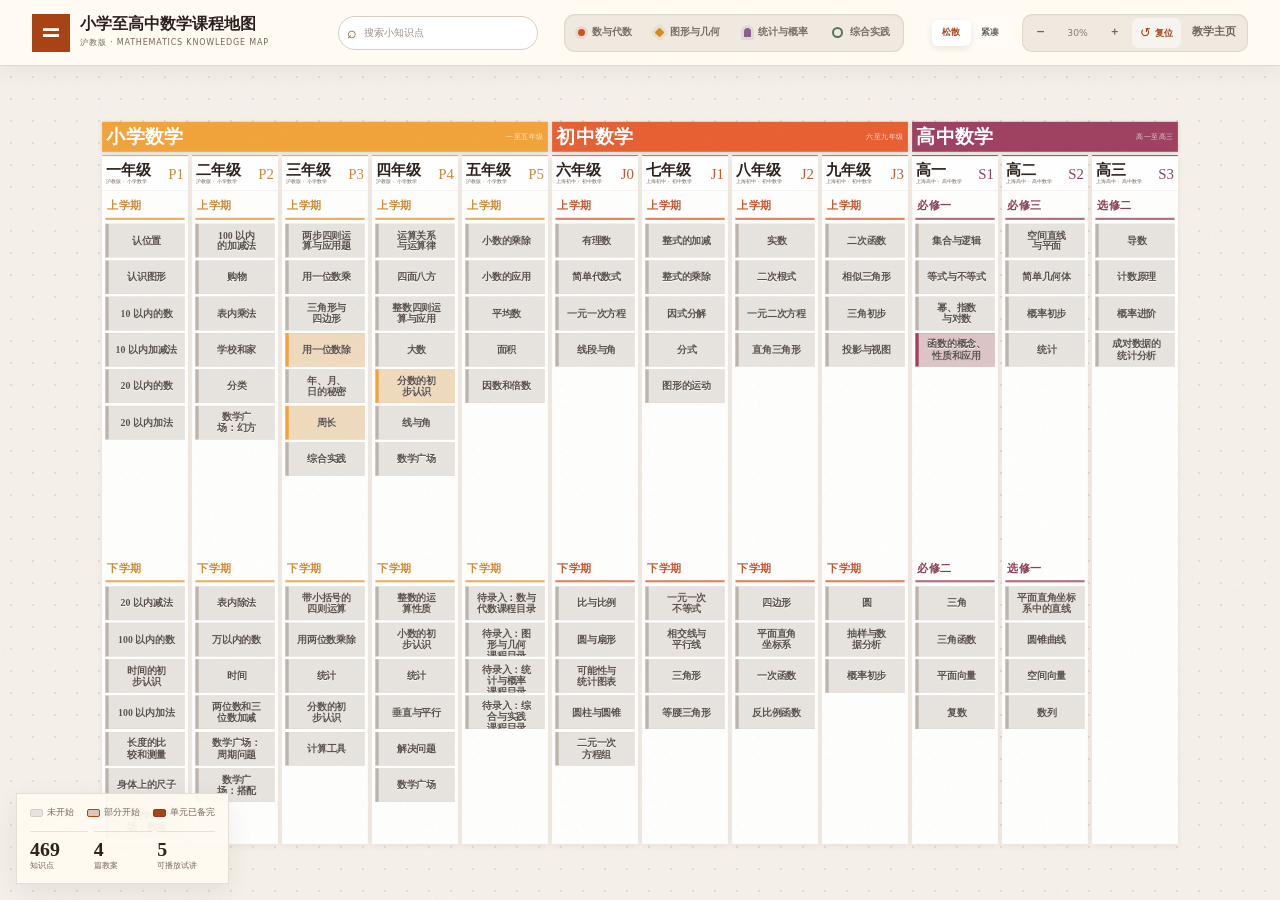
==== commit abdc6b73: "Publish portfolio" ====
--- a/curriculum/index.html
+++ b/curriculum/index.html
@@ -7,12 +7,12 @@
     <meta name="theme-color" content="#a84316" />
     <link rel="icon" type="image/svg+xml" href="/assets/icons/favicon-teach.svg" />
     <title>数学课程地图｜数学备课实验室</title>
-    <link rel="stylesheet" href="/styles.css" />
-    <link rel="stylesheet" href="/curriculum.css?v=lesson-reader-11" />
-    <script src="/curriculum-data.js?v=lesson-reader-11" defer></script>
-    <script src="/lesson-content.js?v=lesson-reader-11" defer></script>
-    <script src="/course-overview.js?v=lesson-reader-11" defer></script>
-    <script src="/curriculum.js?v=lesson-reader-11" defer></script>
+    <link rel="stylesheet" href="/styles.css?v=lesson-reader-17" />
+    <link rel="stylesheet" href="/curriculum.css?v=lesson-reader-17" />
+    <script src="/curriculum-data.js?v=lesson-reader-17" defer></script>
+    <script src="/lesson-content.js?v=lesson-reader-17" defer></script>
+    <script src="/course-overview.js?v=lesson-reader-17" defer></script>
+    <script src="/curriculum.js?v=lesson-reader-17" defer></script>
   </head>
   <body class="curriculum-page">
     <a class="skip-link" href="#roadmap">跳到课程地图</a>
@@ -48,7 +48,7 @@
       </div>
       <div class="map-hud">
         <div class="map-legend" aria-label="地图图例">
-          <span><i class="status-swatch pending"></i>未备</span><span><i class="status-swatch planning"></i>规划中</span><span><i class="status-swatch ready"></i>已备</span>
+          <span><i class="status-swatch pending"></i>未开始</span><span><i class="status-swatch partial"></i>部分开始</span><span><i class="status-swatch complete"></i>单元已备完</span>
         </div>
         <div class="map-progress" data-stats aria-live="polite"></div>
       </div>
--- a/styles.css
+++ b/styles.css
@@ -641,7 +641,9 @@
 .preview-legend { display: flex; flex-wrap: wrap; gap: 0.8rem 1.1rem; margin: 0; color: rgba(255,255,255,0.72); font-size: 0.65rem; }
 .preview-legend span { display: inline-flex; align-items: center; gap: 0.35rem; }
 .preview-legend i { width: 11px; height: 11px; border-radius: 3px; }
-.preview-legend .primary { background: #f2a33a; }.preview-legend .junior { background: #e76032; }.preview-legend .senior { background: #9f4161; }.preview-legend .started { background: white; box-shadow: 0 0 0 2px var(--gold); }
+.preview-legend .pending { background:#e7e3de; border:1px solid #bdb5ad; }
+.preview-legend .partial { background:color-mix(in srgb,var(--gold) 22%,#eee9e3); border:1px solid var(--gold); }
+.preview-legend .complete { background:var(--gold); border:1px solid var(--gold); }
 .preview-copy > .button { grid-column: 2; justify-self: start; }
 .mini-map-shell { margin-top: 3rem; padding: 0.9rem; color: var(--ink); background: #fffaf2; box-shadow: 0 30px 70px rgba(0,0,0,0.28); }
 .mini-map-head { display: flex; justify-content: space-between; gap: 1rem; padding: 0.35rem 0.55rem 0.85rem; color: var(--muted); font-size: 0.68rem; }
@@ -663,9 +665,8 @@
 .mini-units { display: flex; align-content: flex-start; flex-wrap: wrap; gap: 3px; min-width: 0; overflow: visible; }
 .mini-unit { --unit-scale: 1; --unit-shift-x: 0px; --unit-shift-y: 0px; position: relative; display: inline-block; max-width: 100%; padding: 3px 5px; overflow: hidden; color: color-mix(in srgb, var(--mini-stage) 66%, #574a43); background: color-mix(in srgb, var(--mini-stage) 8%, white); border: 1px solid color-mix(in srgb, var(--mini-stage) 20%, #ddd6cf); border-left: 3px solid color-mix(in srgb, var(--mini-stage) 62%, #c0b3a8); border-radius: 2px; font-family: var(--serif); font-size: 0.61rem; line-height: 1.25; text-decoration: none; text-overflow: ellipsis; white-space: nowrap; transform: translate3d(var(--unit-shift-x), var(--unit-shift-y), 0) scale(var(--unit-scale)); transform-origin: center; transition: transform 0.16s cubic-bezier(0.2,0.8,0.2,1), color 0.14s ease, background 0.14s ease, box-shadow 0.14s ease; }
 .mini-unit.is-fisheye-near { will-change: transform; }
-.mini-unit.is-started { color: #fff; background: var(--mini-stage); }
-.mini-unit.is-fisheye-center { color: #fff; background: var(--mini-stage); box-shadow: 0 5px 16px rgba(62,39,27,0.22); font-weight: 800; }
-.mini-unit:focus-visible { color: #fff; background: var(--mini-stage); outline: 2px solid #fff; outline-offset: 2px; }
+.mini-unit.is-fisheye-center { box-shadow:0 5px 16px rgba(62,39,27,.22); font-weight:800; }
+.mini-unit:focus-visible { outline:2px solid #fff; outline-offset:2px; }
 .mini-map-hint { margin: 0.65rem 0 0; color: var(--muted); font-size: 0.62rem; text-align: center; }
 
 .resume-section { align-items: start; padding-top: 130px; background: #fff0df; }
@@ -769,11 +770,9 @@
 .mini-column-term > header strong { color: color-mix(in srgb,var(--mini-stage) 78%,#493a32); font-family: var(--serif); font-size: .68rem; letter-spacing: .035em; white-space: nowrap; }
 .mini-column-term > header span { color: color-mix(in srgb,var(--mini-stage) 48%,#8f837b); font-size: .4rem; white-space: nowrap; }
 .mini-column-units { display: grid; gap: .28rem; }
-.mini-overview-grade .mini-unit { display: grid; place-items: center start; width: 100%; min-height: 44px; padding: .48rem .45rem; overflow: visible; color: #594f49; background: color-mix(in srgb,var(--mini-stage) 9%,#f7f4f0); border: 1px solid color-mix(in srgb,var(--mini-stage) 23%,#ddd7d1); border-left: 4px solid color-mix(in srgb,var(--mini-stage) 65%,#bdb4ac); border-radius: 2px; font-size: .7rem; line-height: 1.28; text-overflow: clip; white-space: normal; }
+.mini-overview-grade .mini-unit { display:grid; place-items:center start; width:100%; min-height:44px; padding:.48rem .45rem; overflow:visible; color:var(--unit-ink); background:var(--unit-fill); border:1px solid var(--unit-border); border-left:4px solid var(--unit-accent); border-radius:2px; font-size:.7rem; line-height:1.28; text-overflow:clip; white-space:normal; }
 .mini-overview-grade .mini-unit strong { font-weight: 600; overflow-wrap:anywhere; }
-.mini-overview-grade .mini-unit.is-started { color: white; background: var(--mini-stage); border-color: color-mix(in srgb,var(--mini-stage) 75%,#4b372d); }
-.mini-overview-grade .mini-unit.is-fisheye-center:not(.is-started) { color: color-mix(in srgb,var(--mini-stage) 82%,#382b25); background: #fffaf2; border-color: var(--mini-stage); box-shadow: 0 0 0 3px color-mix(in srgb,var(--mini-stage) 24%,transparent),0 10px 24px rgba(50,31,22,.22); }
-.mini-overview-grade .mini-unit.is-started.is-fisheye-center { color: white; background: var(--mini-stage); box-shadow: 0 0 0 3px rgba(255,255,255,.78),0 10px 24px rgba(50,31,22,.28); }
+.mini-overview-grade .mini-unit.is-fisheye-center { box-shadow:0 0 0 3px color-mix(in srgb,var(--mini-stage) 24%,transparent),0 10px 24px rgba(50,31,22,.22); }
 
 .map-explorer { inset: 0; width: min(1540px,calc(100vw - 42px)); max-width: none; height: calc(100vh - 42px); height: calc(100dvh - 42px); max-height: none; margin: auto; padding: 0; overflow: hidden; opacity: 1; background: #f5f0e9; border: 2px solid rgba(255,245,235,.92); border-radius: 18px; box-shadow: 0 0 0 1px rgba(72,45,31,.34),0 38px 110px rgba(25,15,11,.58); transform: none; transform-origin: center; }
 .map-explorer::backdrop { background: rgba(34,24,19,.68); animation: map-backdrop-in .24s ease-out both; }
--- a/curriculum.css
+++ b/curriculum.css
@@ -99,14 +99,28 @@
 .term-heading strong { color: color-mix(in srgb, var(--stage-color) 78%, #493a32); font-family: var(--serif); font-size: 1rem; letter-spacing: .04em; }
 .term-heading span { color: color-mix(in srgb, var(--stage-color) 54%, #80736b); font-size: 0.53rem; }
 .unit-list { display: grid; gap: 0.58rem; }
-.unit-card { position: relative; padding: 0.65rem; background: #e7e3de; border: 1px solid #d8d1ca; border-left: 4px solid color-mix(in srgb, var(--unit-stage) 65%, #bdb5ad); transition: opacity 0.24s, filter 0.24s, transform 0.2s, box-shadow 0.2s; }
+/* The same three preparation states apply at every map size, including fisheye. */
+.unit-card, .mini-unit {
+  --unit-fill: #e7e3de;
+  --unit-ink: #594f49;
+  --unit-border: #d8d1ca;
+  --unit-accent: #bdb5ad;
+}
+.unit-card[data-state="partial"], .mini-unit[data-state="partial"] {
+  --unit-fill: color-mix(in srgb,var(--unit-stage) 22%,#eee9e3);
+  --unit-border: color-mix(in srgb,var(--unit-stage) 42%,#d8d1ca);
+  --unit-accent: var(--unit-stage);
+}
+.unit-card[data-state="complete"], .mini-unit[data-state="complete"] {
+  --unit-fill: var(--unit-stage);
+  --unit-ink: white;
+  --unit-border: color-mix(in srgb,var(--unit-stage) 72%,#4d3429);
+  --unit-accent: var(--unit-stage);
+}
+.unit-card { position: relative; padding: 0.65rem; color:var(--unit-ink); background:var(--unit-fill); border:1px solid var(--unit-border); border-left:4px solid var(--unit-accent); transition: opacity 0.24s, filter 0.24s, transform 0.2s, box-shadow 0.2s; }
 .map-canvas.is-context-focused .unit-card { opacity: .13; }
 .map-canvas.is-context-focused .unit-card.is-context-focus { z-index: 5; opacity: 1; filter: none; box-shadow: 0 0 0 5px color-mix(in srgb,var(--unit-stage) 24%,transparent),0 16px 36px rgba(60,38,27,.2); }
 .map-canvas.is-context-clearing .unit-card { transition: transform .2s,box-shadow .2s !important; }
-.unit-card[data-heat="1"] { background: color-mix(in srgb, var(--unit-stage) 22%, #eee9e3); border-color: color-mix(in srgb, var(--unit-stage) 42%, #d8d1ca); }
-.unit-card[data-heat="2"] { background: color-mix(in srgb, var(--unit-stage) 42%, #e9e2dc); border-color: color-mix(in srgb, var(--unit-stage) 62%, #cfc6be); }
-.unit-card[data-heat="3"] { color: white; background: color-mix(in srgb, var(--unit-stage) 70%, #c8bbb1); border-color: var(--unit-stage); }
-.unit-card[data-heat="4"] { color: white; background: var(--unit-stage); border-color: color-mix(in srgb, var(--unit-stage) 72%, #4d3429); }
 .unit-card:hover { transform: translateY(-1px); box-shadow: 0 7px 18px rgba(71,46,32,0.08); }
 .unit-card.is-dimmed { opacity: 0.08; filter: grayscale(1); pointer-events: none; }
 .term-block.is-muted { opacity: 0.18; pointer-events: none; }
@@ -114,7 +128,8 @@
 .unit-card.is-search-match { z-index: 3; border-color: var(--unit-stage); box-shadow: 0 0 0 4px color-mix(in srgb, var(--unit-stage) 28%, transparent), 0 12px 28px rgba(66,40,27,0.16); }
 .unit-heading { display: grid; gap: 0.1rem; margin-bottom: 0.45rem; }
 .unit-heading span { color: color-mix(in srgb, var(--unit-stage) 78%, #4e4037); font-size: 0.5rem; font-weight: 700; letter-spacing: 0.08em; }
-.unit-card[data-heat="3"] .unit-heading span, .unit-card[data-heat="4"] .unit-heading span { color: rgba(255,255,255,0.76); }
+.unit-card[data-state="pending"] .unit-heading span { color:#80766e; }
+.unit-card[data-state="complete"] .unit-heading span { color:rgba(255,255,255,.76); }
 .unit-heading strong { font-family: var(--serif); font-size: 0.78rem; line-height: 1.35; }
 .unit-focus-button { display: none; }
 .knowledge-list { display: flex; flex-wrap: wrap; gap: 0.3rem; }
@@ -123,9 +138,7 @@
 .knowledge-chip:hover { color: var(--ink); background: #e6e2dc; border-color: #c8c1b9; }
 .knowledge-chip:focus-visible { outline: 3px solid color-mix(in srgb, var(--node-stage) 42%, transparent); outline-offset: 2px; }
 .knowledge-chip i { flex: 0 0 auto; width: 5px; height: 5px; background: #b8b1aa; border-radius: 50%; }
-.knowledge-chip[data-status="planning"] { color: var(--ink); background: color-mix(in srgb, var(--node-stage) 11%, white); border-color: color-mix(in srgb, var(--node-stage) 60%, white); }
-.knowledge-chip[data-status="planning"] i { background: var(--node-stage); box-shadow: 0 0 0 3px color-mix(in srgb, var(--node-stage) 15%, transparent); }
-.knowledge-chip[data-status="drafted"], .knowledge-chip[data-status="recorded"] { color: white; background: var(--node-stage); border-color: var(--node-stage); }
+.knowledge-chip[data-status="recorded"] { color:white; background:var(--node-stage); border-color:var(--node-stage); }
 /* Semantic zoom: turn dense lesson details into readable chapter landmarks. */
 .map-canvas[data-zoom-level="overview"] .unit-card {
   display: grid;
@@ -135,16 +148,12 @@
   padding: 1rem;
   overflow: hidden;
   isolation: isolate;
-  color: var(--ink);
-  background: color-mix(in srgb,var(--unit-stage) 9%,#f7f4f0);
-  border-color: color-mix(in srgb,var(--unit-stage) 23%,#d8d1ca);
-  border-left: 11px solid color-mix(in srgb,var(--unit-stage) 65%,#bdb4ac);
+  border-left-width: 11px;
 }
 .map-canvas[data-zoom-level="overview"] .unit-card:hover { transform: none; box-shadow: none; }
 .map-canvas[data-zoom-level="overview"] .unit-card:has(.unit-focus-button:hover),
 .map-canvas[data-zoom-level="overview"] .unit-card:has(.unit-focus-button:focus-visible) {
   border-color: var(--unit-stage);
-  background: #fffaf2;
   box-shadow: 0 0 0 7px color-mix(in srgb, var(--unit-stage) 22%, transparent), 0 12px 30px rgba(61, 39, 28, 0.16);
 }
 .map-canvas[data-zoom-level="overview"] .unit-focus-button {
@@ -174,20 +183,13 @@
 .map-canvas[data-zoom-level="overview"] .unit-heading span { display: none; }
 .map-canvas[data-zoom-level="overview"] .unit-heading strong {
   display: block;
-  color: var(--ink);
+  color: var(--unit-ink);
   font-size: 2.05rem;
   line-height: 1.12;
   text-wrap: balance;
   text-shadow: 0 1px 2px rgba(255,255,255,0.98);
 }
-.map-canvas[data-zoom-level="overview"] .unit-card[data-heat="1"],
-.map-canvas[data-zoom-level="overview"] .unit-card[data-heat="2"],
-.map-canvas[data-zoom-level="overview"] .unit-card[data-heat="3"],
-.map-canvas[data-zoom-level="overview"] .unit-card[data-heat="4"] { color: white; background: var(--unit-stage); border-color: color-mix(in srgb,var(--unit-stage) 75%,#4b372d); }
-.map-canvas[data-zoom-level="overview"] .unit-card[data-heat="1"] .unit-heading strong,
-.map-canvas[data-zoom-level="overview"] .unit-card[data-heat="2"] .unit-heading strong,
-.map-canvas[data-zoom-level="overview"] .unit-card[data-heat="3"] .unit-heading strong,
-.map-canvas[data-zoom-level="overview"] .unit-card[data-heat="4"] .unit-heading strong { color: white; text-shadow: 0 1px 8px rgba(44,28,22,0.5); }
+.map-canvas[data-zoom-level="overview"] .unit-card[data-state="complete"] .unit-heading strong { text-shadow:0 1px 8px rgba(44,28,22,.5); }
 .map-canvas[data-zoom-level="overview"] .stage-band { min-height: 100px; }
 .map-canvas[data-zoom-level="overview"] .stage-band strong { font-size: 4rem; line-height: 1; }
 .map-canvas[data-zoom-level="overview"] .stage-band span { font-size: 1.45rem; }
@@ -206,8 +208,8 @@
 .map-legend span { display: inline-flex; align-items: center; gap: 0.26rem; }
 .status-swatch { width: 13px; height: 8px; border-radius: 2px; }
 .status-swatch.pending { background: #e7e4df; border: 1px solid #d3cec7; }
-.status-swatch.planning { background: #fff0df; border: 1px solid var(--coral); }
-.status-swatch.ready { background: var(--green); border: 1px solid color-mix(in srgb,var(--green) 78%,#2f241f); }
+.status-swatch.partial { background:color-mix(in srgb,var(--green) 22%,#eee9e3); border:1px solid var(--green); }
+.status-swatch.complete { background:var(--green); border:1px solid color-mix(in srgb,var(--green) 78%,#2f241f); }
 .map-progress { display: grid; grid-template-columns: repeat(3,minmax(0,1fr)); gap: .35rem; width: 100%; }
 .map-metric { display: grid; align-content: start; gap: .12rem; min-width: 0; padding-top: .48rem; border-top: 1px solid rgba(103,76,60,.14); }
 .map-metric strong { color: var(--ink); font-family: var(--serif); font-size: 1.24rem; font-weight: 600; line-height: 1; }
@@ -230,14 +232,11 @@
 .lesson-dialog-header { position: relative; isolation: isolate; overflow: hidden; padding: clamp(2rem, 5vw, 4.5rem) clamp(1.5rem, 5vw, 4.5rem) 2rem; color: white; }
 .lesson-header-surface { position:absolute; z-index:-1; inset:0; overflow:hidden; transform-origin:top; background:radial-gradient(circle at 82% 18%,rgba(255,255,255,.18),transparent 24%),linear-gradient(135deg,color-mix(in srgb,var(--dialog-stage) 88%,#3b2118),var(--dialog-stage)); }
 .lesson-header-surface::after { position: absolute; right: 6%; bottom: -54%; width: 250px; aspect-ratio: 1; content: ""; border: 1px solid rgba(255,255,255,0.2); border-radius: 50%; box-shadow: 0 0 0 34px rgba(255,255,255,0.045), 0 0 0 72px rgba(255,255,255,0.025); }
-.lesson-dialog[open] .lesson-dialog-header,.lesson-dialog[open] .thought-note,.lesson-dialog[open] .version-tabs,.lesson-dialog[open] .version-panel { animation: none; }
+.lesson-dialog[open] .lesson-dialog-header,.lesson-dialog[open] .version-tabs,.lesson-dialog[open] .version-panel { animation: none; }
 .lesson-breadcrumb { color: rgba(255,255,255,0.7); font-size: 0.66rem; letter-spacing: 0.08em; }
 .lesson-dialog-header h2 { max-width: 820px; margin: 0.65rem 0 0.8rem; font-family: var(--serif); font-size: clamp(2.2rem, 4.3vw, 4.2rem); line-height: 1.12; letter-spacing: -0.04em; }
 .lesson-submeta { display: flex; align-items: center; gap: 0.7rem; font-size: 0.72rem; }
 .lesson-state { padding: 0.25rem 0.55rem; color: var(--ink); background: rgba(255,255,255,0.88); border-radius: 99px; }
-.thought-note { display: grid; grid-template-columns: 145px 1fr; gap: 1.3rem; margin: 0; padding: 1.4rem clamp(1.5rem, 5vw, 4.5rem); color: #6f4d32; background: #ffe6bd; }
-.thought-note span { color: var(--coral); font-size: 0.66rem; font-weight: 800; letter-spacing: 0.08em; }
-.thought-note p { margin: 0; font-family: var(--serif); font-size: 0.94rem; line-height: 1.7; }
 .version-tabs { display: flex; gap: 0; padding: 1.3rem clamp(1.5rem, 5vw, 4.5rem) 0; overflow-x: auto; background: #fffaf2; border-bottom: 1px solid #e0d8cf; }
 .version-tabs button { flex: 0 0 auto; padding: 0.7rem 0.9rem; color: var(--muted); background: transparent; border: 0; border-bottom: 2px solid transparent; cursor: pointer; font-size: 0.68rem; }
 .version-tabs button[aria-selected="true"] { color: var(--green); border-bottom-color: var(--green); font-weight: 700; }
@@ -339,8 +338,6 @@
   .lesson-breadcrumb { padding-right: 2.5rem; font-size: 0.58rem; line-height: 1.55; }
   .lesson-dialog-header h2 { margin-block: 0.45rem 0.65rem; font-size: clamp(1.85rem, 9vw, 2.45rem); }
   .lesson-submeta { align-items: flex-start; flex-wrap: wrap; gap: 0.45rem 0.65rem; }
-  .thought-note { grid-template-columns: 1fr; gap: 0.35rem; padding: 0.9rem 1rem; }
-  .thought-note p { font-size: 0.85rem; line-height: 1.6; }
   .version-tabs { position: sticky; z-index: 6; top: 0; padding: 0.45rem 0.8rem 0; overflow-y: hidden; box-shadow: 0 6px 16px rgba(58,39,28,0.07); scrollbar-width: none; }
   .version-tabs::-webkit-scrollbar { display: none; }
   .version-tabs button { min-height: 44px; padding: 0.65rem 0.72rem; font-size: 0.7rem; }
@@ -360,7 +357,7 @@
 
 @media (prefers-reduced-motion: reduce) {
   .unit-card, .knowledge-chip { transition: none; }
-  .lesson-dialog[open], .lesson-dialog[open]::backdrop, .lesson-dialog[open] .lesson-dialog-header, .lesson-dialog[open] .thought-note, .lesson-dialog[open] .version-tabs, .lesson-dialog[open] .version-panel { animation: none; }
+  .lesson-dialog[open], .lesson-dialog[open]::backdrop, .lesson-dialog[open] .lesson-dialog-header,  .lesson-dialog[open] .version-tabs, .lesson-dialog[open] .version-panel { animation: none; }
 }
 
 .is-embedded-map { --overview-control-gap: 14px; }
@@ -446,6 +443,8 @@
 .lesson-dialog > .dialog-close { color:#fffaf2; background:rgba(37,25,20,.28); border:1px solid rgba(255,255,255,.22); backdrop-filter:blur(8px); }
 .lesson-dialog > .dialog-close:hover { background:rgba(37,25,20,.45); }
 .lesson-dialog-inner { --lesson-heading:color-mix(in srgb,var(--dialog-stage) 72%,#332c29); }
+.lesson-dialog-inner .empty-version > span { color:var(--dialog-stage); }
+.lesson-dialog-inner .overview-topic-link:focus-visible { outline-color:var(--dialog-stage); }
 .lesson-dialog-inner .version-tabs button[aria-selected="true"] { color:var(--lesson-heading); border-bottom-color:var(--dialog-stage); }
 /* Reserve space for the compact header, tabs and reflection heading. The video
    keeps this size in both header states, without resizing on scroll. */
@@ -494,6 +493,7 @@
 .lesson-dialog-inner .lesson-markdown > h2 { margin:0 0 1.35rem; padding-bottom:.9rem; color:var(--dialog-stage); border-bottom:2px solid color-mix(in srgb,var(--dialog-stage) 28%,#eee5d7); font-family:var(--serif); font-size:1.8rem; line-height:1.4; letter-spacing:.02em; }
 .lesson-dialog-inner .lesson-markdown h3 { margin:2rem 0 .7rem; color:var(--lesson-heading); font-size:1.2rem; line-height:1.5; }
 .lesson-dialog-inner .lesson-markdown h4 { margin:1.6rem 0 .6rem; padding-left:.65rem; color:var(--lesson-heading); border-left:3px solid var(--dialog-stage); font-size:1.02rem; line-height:1.6; }
+.lesson-dialog-inner .is-rehearsal-content .lesson-markdown h4 { margin:1.45rem 0 .5rem; padding-left:0; border-left:0; color:#51483f; font-family:var(--sans); font-size:.93rem; font-weight:600; line-height:1.7; letter-spacing:0; }
 .lesson-dialog-inner .lesson-markdown strong { color:#493e36; font-weight:600; }
 .lesson-dialog-inner .lesson-markdown p { margin:.6rem 0; }
 .lesson-dialog-inner .lesson-markdown li { margin:.35rem 0; }
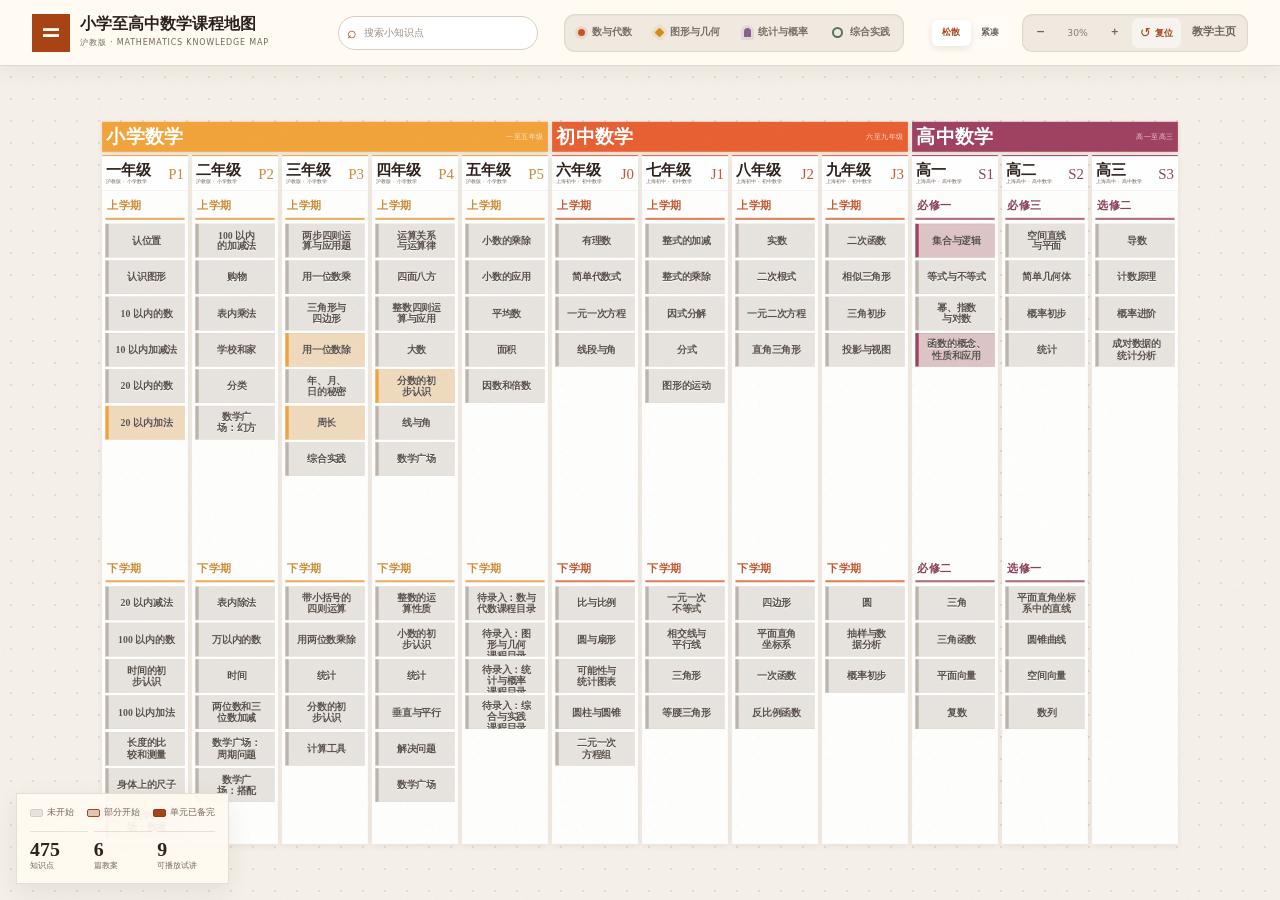
==== commit 2c4fe30b: "Publish portfolio" ====
--- a/curriculum/index.html
+++ b/curriculum/index.html
@@ -7,12 +7,14 @@
     <meta name="theme-color" content="#a84316" />
     <link rel="icon" type="image/svg+xml" href="/assets/icons/favicon-teach.svg" />
     <title>数学课程地图｜数学备课实验室</title>
-    <link rel="stylesheet" href="/styles.css?v=lesson-reader-17" />
-    <link rel="stylesheet" href="/curriculum.css?v=lesson-reader-17" />
-    <script src="/curriculum-data.js?v=lesson-reader-17" defer></script>
-    <script src="/lesson-content.js?v=lesson-reader-17" defer></script>
-    <script src="/course-overview.js?v=lesson-reader-17" defer></script>
-    <script src="/curriculum.js?v=lesson-reader-17" defer></script>
+    <link rel="stylesheet" href="/assets/vendor/katex-0.16.28/katex.min.css" />
+    <link rel="stylesheet" href="/styles.css?v=lesson-reader-21" />
+    <link rel="stylesheet" href="/curriculum.css?v=lesson-reader-21" />
+    <script src="/assets/vendor/katex-0.16.28/katex.min.js" defer></script>
+    <script src="/curriculum-data.js?v=lesson-reader-21" defer></script>
+    <script src="/lesson-content.js?v=lesson-reader-21" defer></script>
+    <script src="/course-overview.js?v=lesson-reader-21" defer></script>
+    <script src="/curriculum.js?v=lesson-reader-21" defer></script>
   </head>
   <body class="curriculum-page">
     <a class="skip-link" href="#roadmap">跳到课程地图</a>
--- a/curriculum.css
+++ b/curriculum.css
@@ -280,6 +280,9 @@
 .lesson-markdown { color: var(--muted); font-size: 0.76rem; line-height: 1.78; }
 .lesson-markdown h3, .lesson-markdown h4 { margin: 1.15rem 0 0.45rem; color: var(--ink); font-family: var(--serif); }
 .lesson-markdown p { margin: 0.45rem 0; }
+.lesson-math-block { margin:1rem 0; color:var(--ink); }
+.lesson-markdown .katex-display { margin:0.75em 0; padding:0.25em 0; overflow-x:auto; overflow-y:hidden; }
+.lesson-markdown .katex-display > .katex { white-space:nowrap; }
 .lesson-markdown ul, .lesson-markdown ol { margin: 0.45rem 0 0.75rem; padding-left: 1.2rem; }
 .lesson-markdown blockquote { margin: 0.75rem 0; padding: 0.7rem 0.9rem; color: var(--green); background: #edf4ee; border-left: 3px solid var(--green); }
 .lesson-markdown hr { margin: 1rem 0; border: 0; border-top: 1px solid #e3dbd1; }
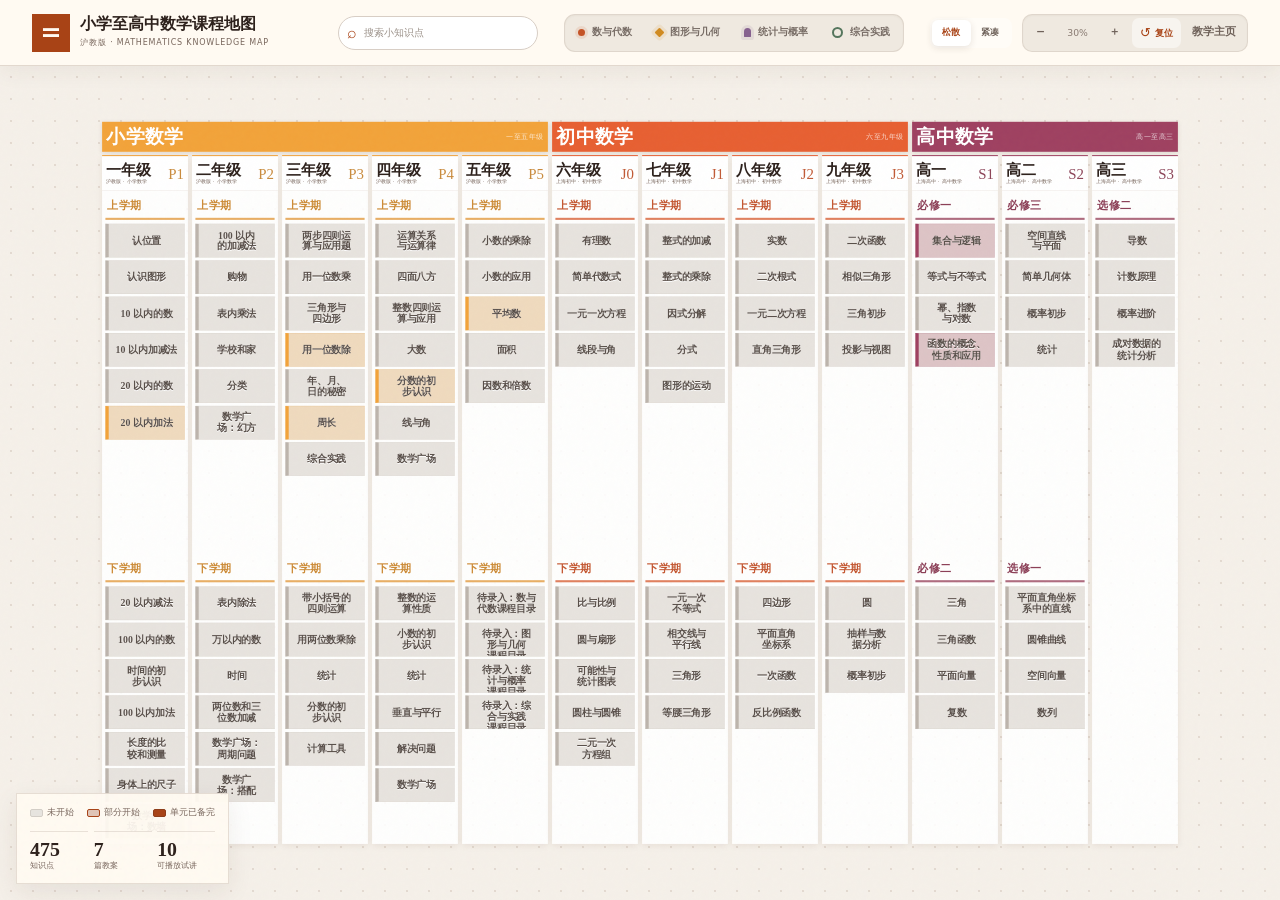
==== commit 9e547a36: "Publish portfolio" ====
--- a/curriculum/index.html
+++ b/curriculum/index.html
@@ -8,13 +8,13 @@
     <link rel="icon" type="image/svg+xml" href="/assets/icons/favicon-teach.svg" />
     <title>数学课程地图｜数学备课实验室</title>
     <link rel="stylesheet" href="/assets/vendor/katex-0.16.28/katex.min.css" />
-    <link rel="stylesheet" href="/styles.css?v=lesson-reader-21" />
-    <link rel="stylesheet" href="/curriculum.css?v=lesson-reader-21" />
+    <link rel="stylesheet" href="/styles.css?v=lesson-reader-23" />
+    <link rel="stylesheet" href="/curriculum.css?v=lesson-reader-23" />
     <script src="/assets/vendor/katex-0.16.28/katex.min.js" defer></script>
-    <script src="/curriculum-data.js?v=lesson-reader-21" defer></script>
-    <script src="/lesson-content.js?v=lesson-reader-21" defer></script>
-    <script src="/course-overview.js?v=lesson-reader-21" defer></script>
-    <script src="/curriculum.js?v=lesson-reader-21" defer></script>
+    <script src="/curriculum-data.js?v=lesson-reader-23" defer></script>
+    <script src="/lesson-content.js?v=lesson-reader-23" defer></script>
+    <script src="/course-overview.js?v=lesson-reader-23" defer></script>
+    <script src="/curriculum.js?v=lesson-reader-23" defer></script>
   </head>
   <body class="curriculum-page">
     <a class="skip-link" href="#roadmap">跳到课程地图</a>
--- a/styles.css
+++ b/styles.css
@@ -581,6 +581,13 @@
 .featured-lesson.is-inactive { z-index: 1; visibility: hidden; pointer-events: none; }
 .featured-topline { display: flex; justify-content: space-between; padding: 0.8rem 1.1rem; color: rgba(255,255,255,0.82); background: color-mix(in srgb, var(--featured-stage) 82%, #5d2a1d); border-bottom: 1px solid rgba(255,255,255,0.16); font-size: 0.62rem; letter-spacing: 0.07em; }
 .featured-media { position: relative; display: block; width: 100%; aspect-ratio: 16 / 9; min-height: 0; overflow: hidden; background: #2f241f; cursor: default; }
+.featured-media .lesson-media { width:100%; height:100%; }
+.featured-media .video-slot { position:relative; width:100%; height:100%; margin:0; }
+.featured-media .video-placeholder { color:#fffaf2; }
+.featured-media .bili-start:focus-visible { outline-color:var(--featured-stage); }
+.featured-media .bili-video:fullscreen { position:fixed; inset:0; width:100vw; height:100vh; max-width:none; aspect-ratio:auto; }
+.featured-topline { gap:.75rem; }
+.featured-topline > span:last-child { flex-shrink:0; }
 .featured-video { display: block; width: 100%; height: 100%; object-fit: contain; background: #211814; }
 .featured-video[hidden], [data-featured-video-placeholder][hidden] { display: none; }
 .fraction-visual { position: relative; width: 100%; height: 100%; min-height: 0; background: radial-gradient(circle at 74% 25%, rgba(255,194,111,0.23), transparent 25%), #2f241f; }
@@ -669,7 +676,11 @@
 .mini-unit:focus-visible { outline:2px solid #fff; outline-offset:2px; }
 .mini-map-hint { margin: 0.65rem 0 0; color: var(--muted); font-size: 0.62rem; text-align: center; }
 
-.resume-section { align-items: start; padding-top: 130px; background: #fff0df; }
+.resume-section { --resume-inset: 130px; align-items: start; padding-top: var(--resume-inset); background: #fff0df; }
+.resume-section .experience-heading { top: var(--resume-inset); }
+@media (min-width: 981px) {
+  .resume-section .experience-heading.reveal { transform: none; }
+}
 .resume-mail { display: inline-block; margin-top: 1.4rem; color: var(--green); font-size: 0.76rem; font-weight: 700; text-underline-offset: 0.25rem; }
 .resume-section .profile-stack { gap: 4.5rem; }
 .resume-section .profile-entry { padding-left: 9.5rem; }
--- a/curriculum.css
+++ b/curriculum.css
@@ -462,13 +462,13 @@
 .bili-click-shield { position:absolute; z-index:1; inset:0 0 min(84px,40%); touch-action:pan-y; }
 .bili-click-shield span { position:absolute; bottom:.5rem; left:50%; width:max-content; max-width:95%; padding:.3rem .55rem; transform:translateX(-50%); border-radius:4px; color:#fff; background:rgba(0,0,0,.65); font-size:.65rem; opacity:0; pointer-events:none; transition:opacity .15s; }
 .bili-click-shield:hover span { opacity:1; }
-.bili-fullscreen { position:absolute; z-index:2; right:8px; bottom:16px; display:grid; place-items:center; width:40px; height:40px; padding:10px; border:0; border-radius:0; color:white; background:rgba(24,24,24,.8); cursor:pointer; }
+.bili-fullscreen { position:absolute; z-index:2; top:12px; right:12px; display:grid; place-items:center; width:40px; height:40px; padding:10px; border:0; border-radius:8px; color:white; background:rgba(24,24,24,.8); cursor:pointer; }
 .bili-fullscreen svg { width:18px; height:18px; fill:none; stroke:currentColor; stroke-width:1.8; }
 .bili-fullscreen:hover { color:var(--dialog-stage); }
 .bili-fullscreen:focus-visible { outline:2px solid var(--dialog-stage); outline-offset:-3px; }
 .lesson-dialog-inner .lesson-media > .bili-video:fullscreen { position:fixed; inset:0; width:100vw; height:100vh; max-width:none; aspect-ratio:auto; margin:0; border:0; border-radius:0; }
 .bili-video:fullscreen .bili-click-shield { bottom:84px; }
-.bili-video:fullscreen .bili-fullscreen { right:0; bottom:0; width:48px; height:40px; }
+.bili-video:fullscreen .bili-fullscreen { top:16px; right:16px; bottom:auto; }
 .lesson-board-section { margin-top:2.2rem; padding-top:1.3rem; border-top:1px solid color-mix(in srgb,var(--dialog-stage) 22%,#e6dfd4); }
 .lesson-board-section > h3 { margin:0 0 .8rem; color:var(--lesson-heading); font-family:var(--serif); font-size:1.2rem; }
 .lesson-dialog-inner .lesson-board-section .board-preview { margin:0; padding:.6rem; overflow:hidden; border-radius:12px; background:#f3eee5; border-color:color-mix(in srgb,var(--dialog-stage) 25%,#dfd5c7); }
